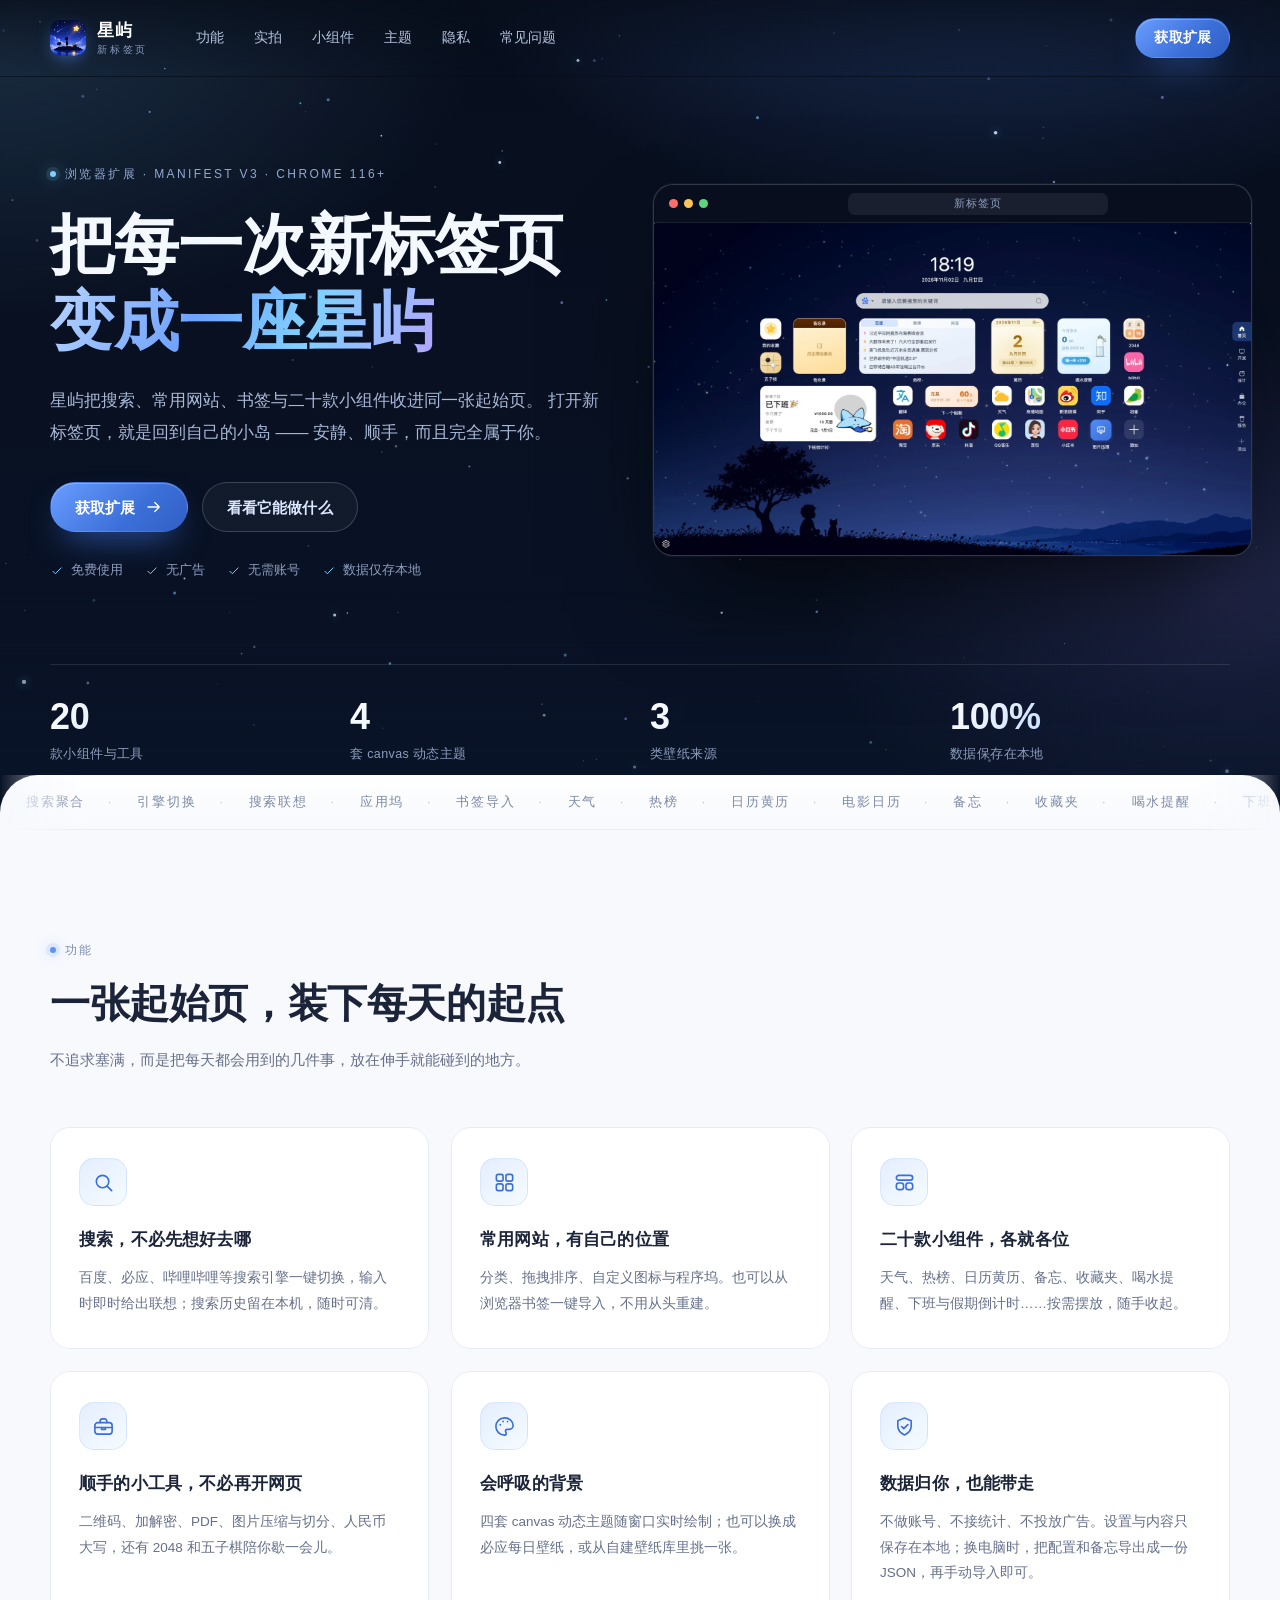
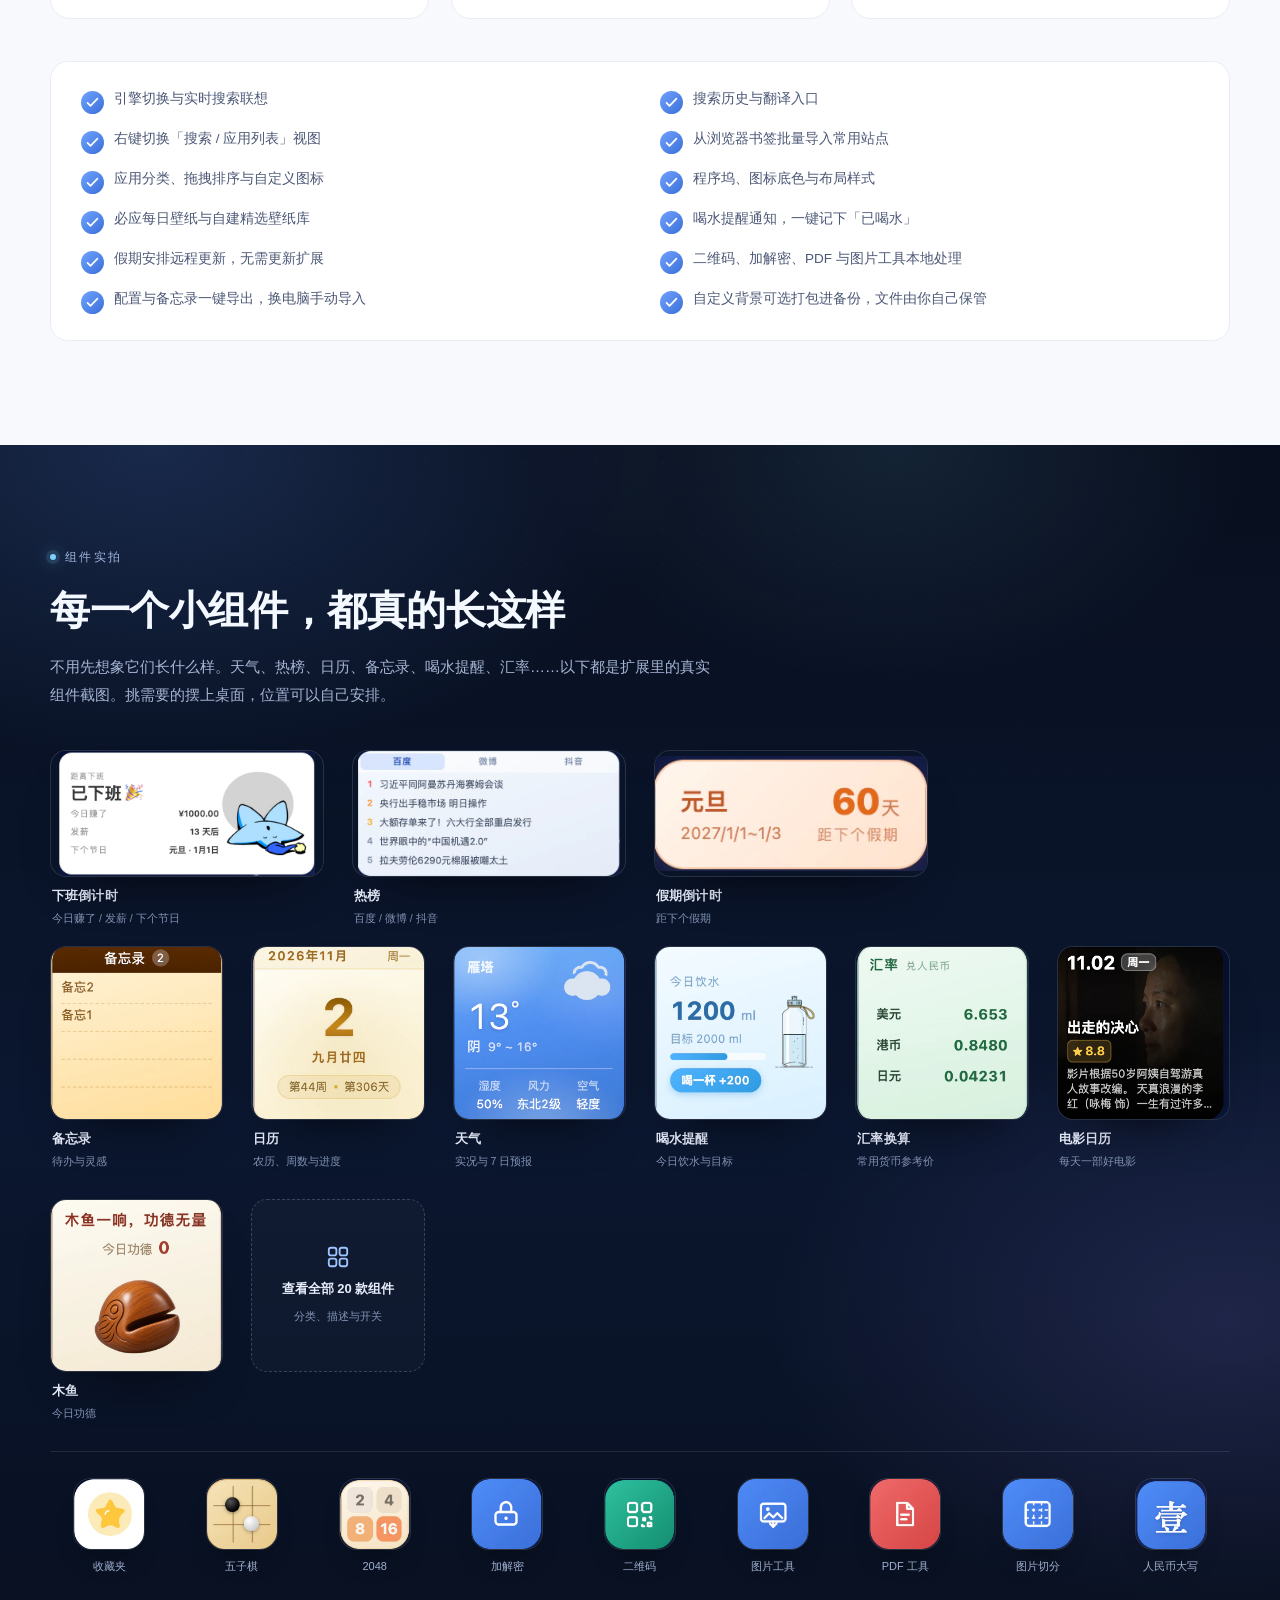
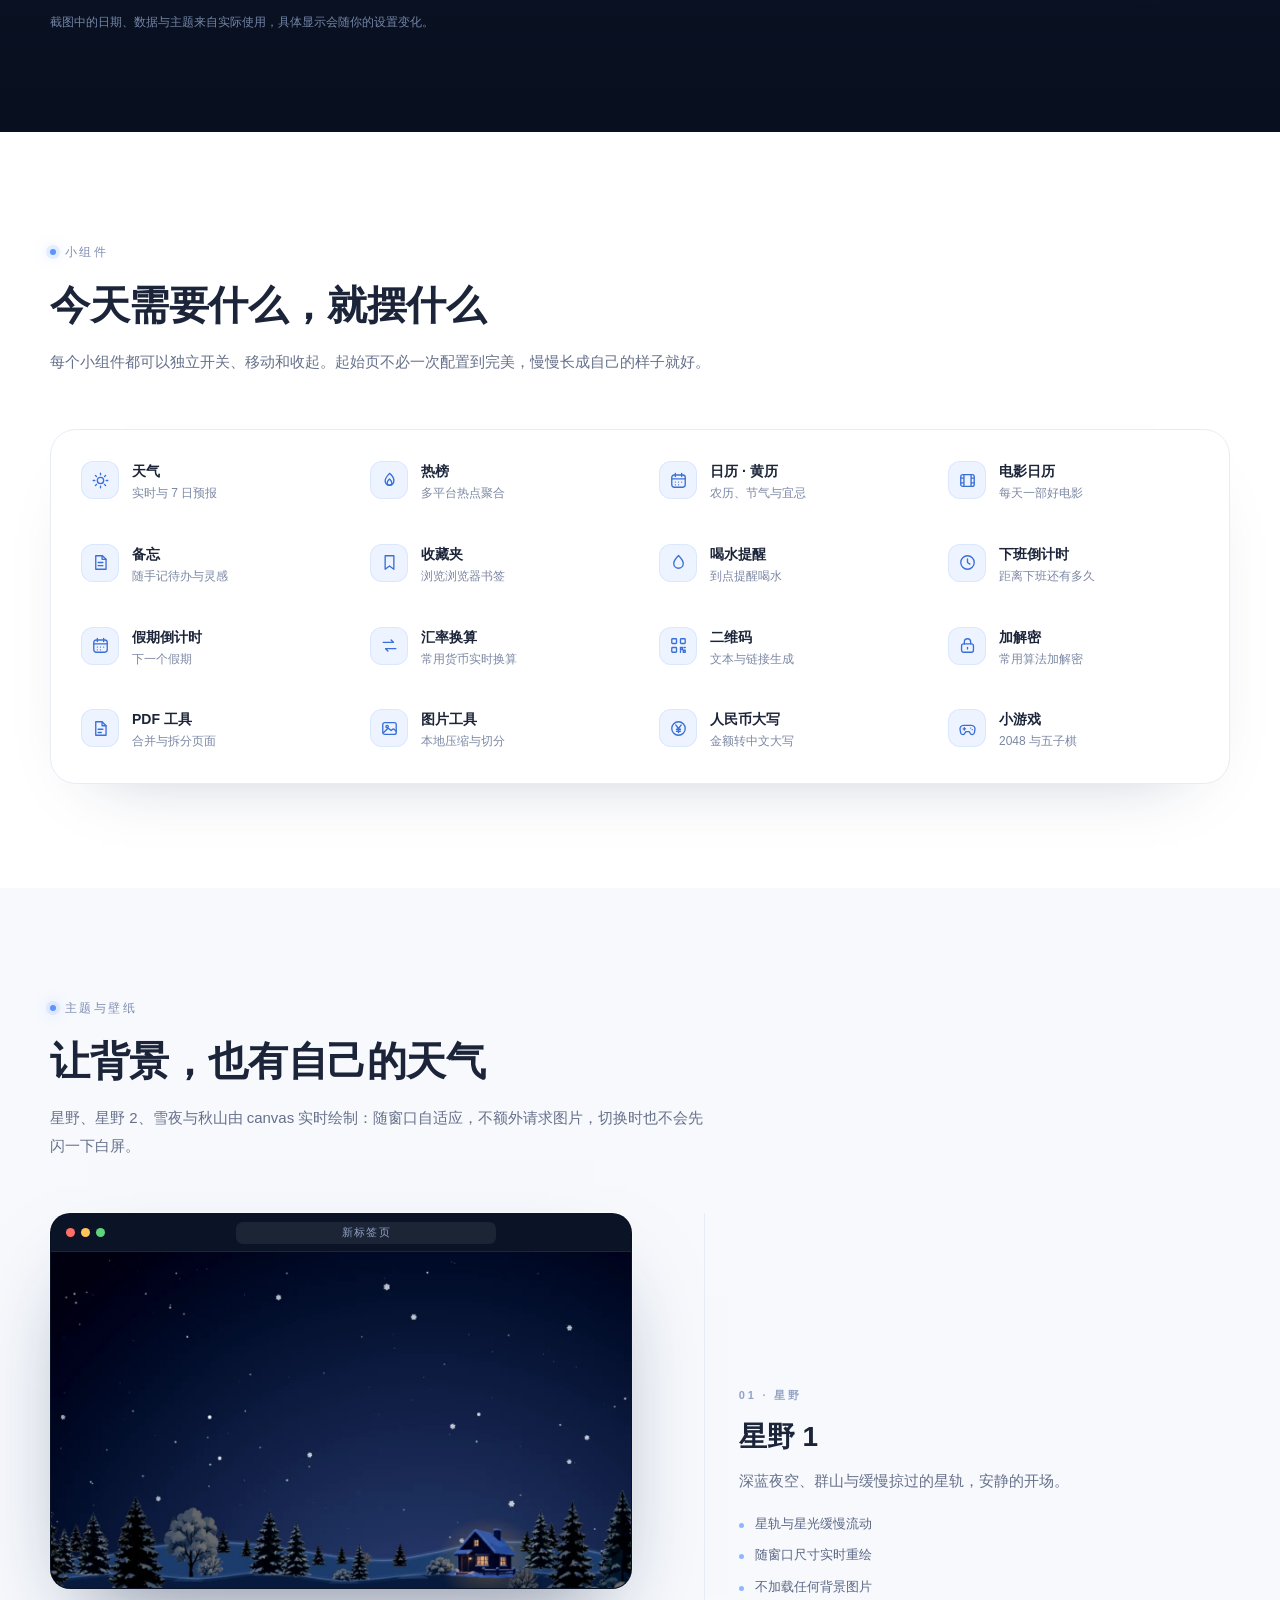
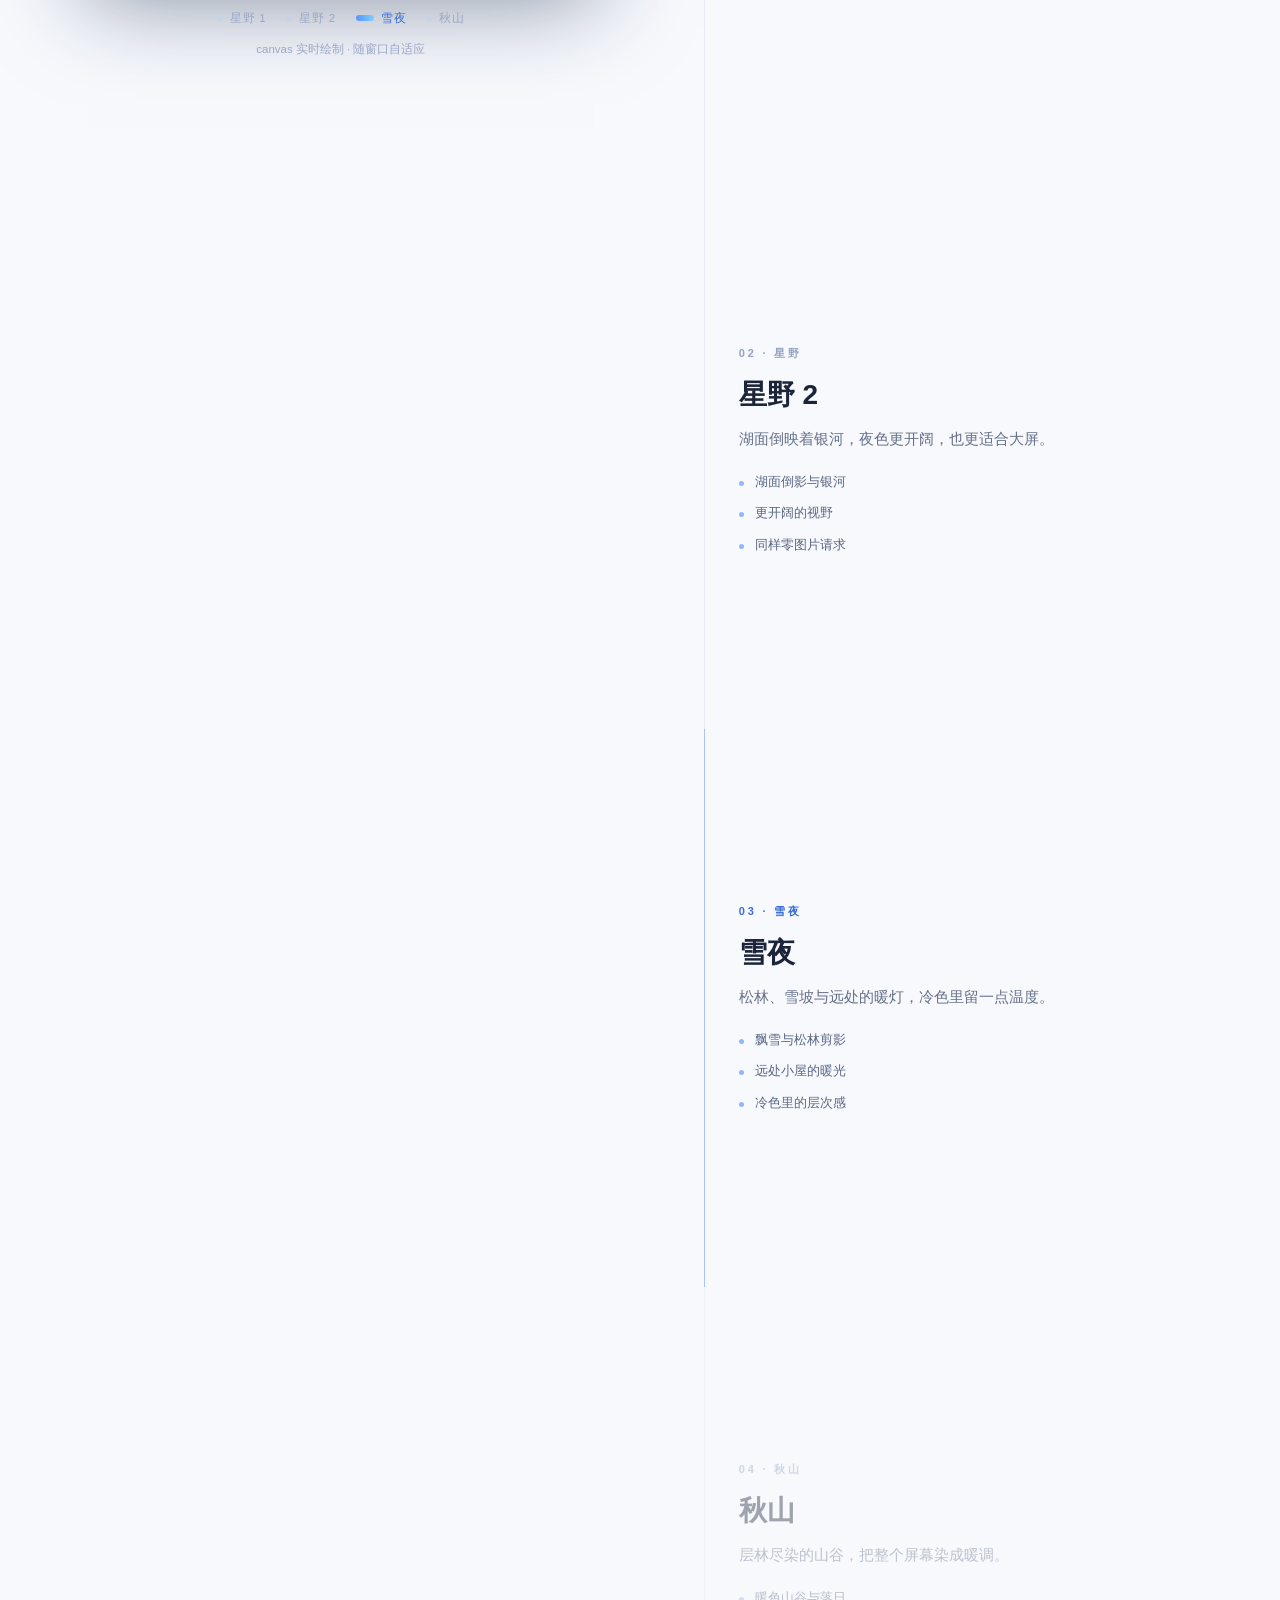
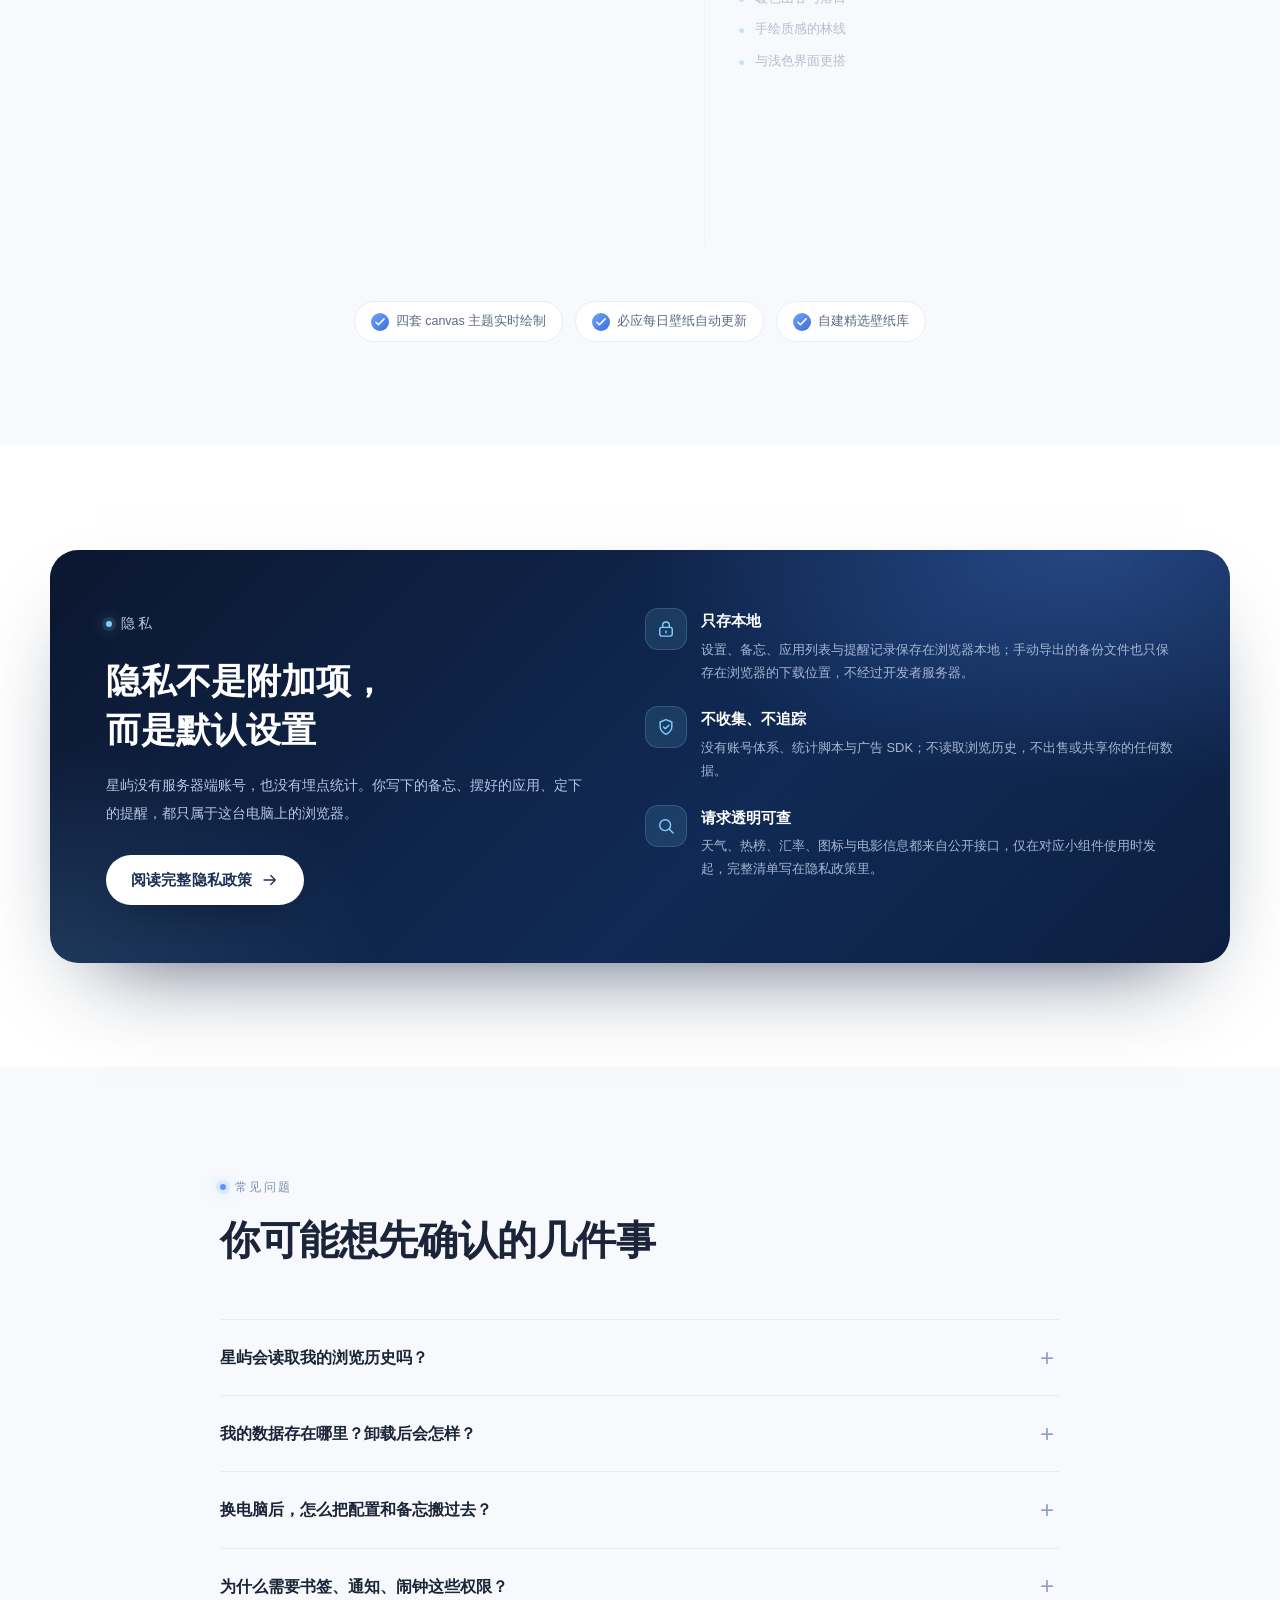
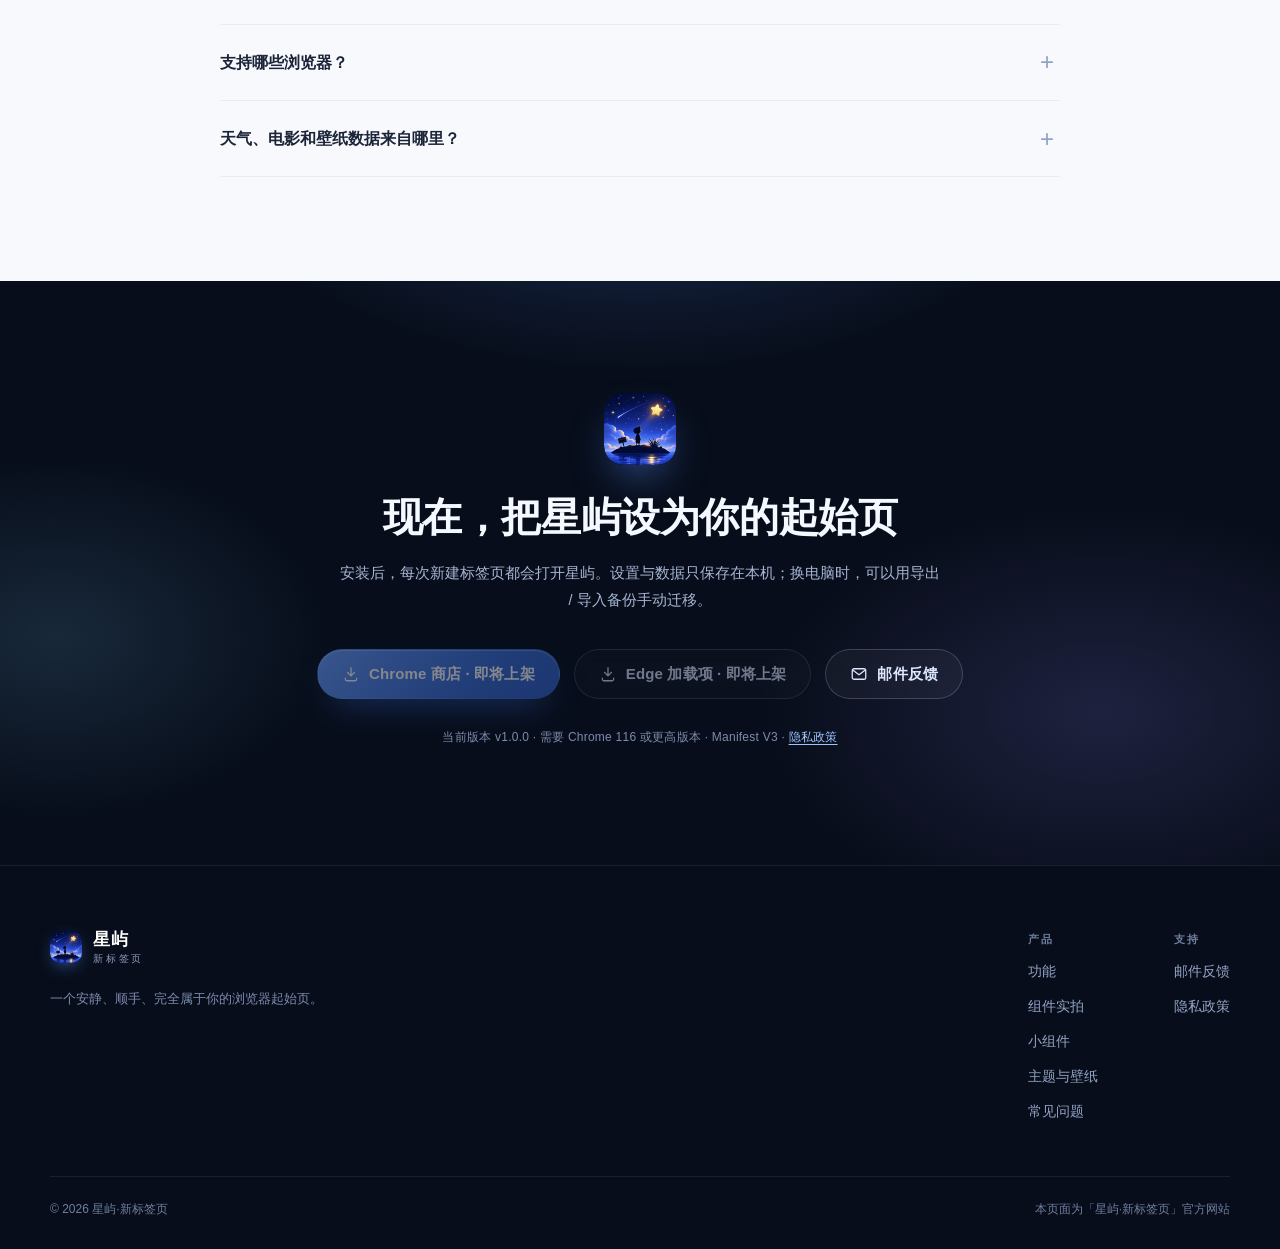
==== index.html @ f9086285 "feat: 星屿·新标签页官网 Co-Authored-By: Claude Opus 4.8 (1M context) <noreply@anthropic.com>" ====
<!DOCTYPE html>
<html lang="zh-CN">
<head>
  <meta charset="UTF-8" />
  <meta name="viewport" content="width=device-width, initial-scale=1.0" />
  <title>星屿·新标签页 — 把每一次新标签页，变成一座星屿</title>
  <meta name="description" content="星屿·新标签页是一款 Chrome / Edge 浏览器扩展：把搜索、常用网站、书签、天气、日历、待办等二十款小组件收进同一张起始页，内置四套动态主题与精选壁纸。数据只保存在本地，配置与备忘可导出备份、换电脑手动迁移。" />
  <meta name="theme-color" content="#070d1a" />
  <meta property="og:type" content="website" />
  <meta property="og:title" content="星屿·新标签页" />
  <meta property="og:description" content="把搜索、常用网站与二十款小组件收进同一张起始页。免费、无广告、数据仅存本地，配置与备忘可导出迁移。" />
  <link rel="icon" type="image/png" href="assets/img/logo.png" />
  <link rel="apple-touch-icon" href="assets/img/logo.png" />
  <link rel="stylesheet" href="assets/css/site.css" />
</head>
<body>

  <div class="scroll-progress" id="scroll-progress" aria-hidden="true"></div>

  <!-- 图标精灵 -->
  <svg xmlns="http://www.w3.org/2000/svg" class="sprite" aria-hidden="true" focusable="false">
    <symbol id="i-search" viewBox="0 0 24 24"><circle cx="11" cy="11" r="6.5"/><path d="m16 16 4.5 4.5"/></symbol>
    <symbol id="i-grid" viewBox="0 0 24 24"><rect x="3.5" y="3.5" width="7" height="7" rx="2"/><rect x="13.5" y="3.5" width="7" height="7" rx="2"/><rect x="3.5" y="13.5" width="7" height="7" rx="2"/><rect x="13.5" y="13.5" width="7" height="7" rx="2"/></symbol>
    <symbol id="i-widget" viewBox="0 0 24 24"><rect x="3.5" y="4.5" width="17" height="5" rx="2.5"/><rect x="3.5" y="12.5" width="7.5" height="7" rx="2.5"/><rect x="13.5" y="12.5" width="7" height="7" rx="2.5"/></symbol>
    <symbol id="i-toolbox" viewBox="0 0 24 24"><rect x="3" y="8" width="18" height="12" rx="3"/><path d="M8.5 8V6.5A2.5 2.5 0 0 1 11 4h2a2.5 2.5 0 0 1 2.5 2.5V8"/><path d="M3 13h18"/><path d="M10 13v2h4v-2"/></symbol>
    <symbol id="i-palette" viewBox="0 0 24 24"><path d="M12 3a9 9 0 1 0 0 18c1.2 0 1.8-.9 1.8-1.8 0-1-.8-1.7-.8-2.6 0-1 .8-1.6 1.8-1.6H17a4 4 0 0 0 4-4c0-4.4-4-8-9-8Z"/><circle cx="7.6" cy="10.2" r=".95" fill="currentColor" stroke="none"/><circle cx="10.6" cy="6.7" r=".95" fill="currentColor" stroke="none"/><circle cx="15.2" cy="6.9" r=".95" fill="currentColor" stroke="none"/></symbol>
    <symbol id="i-shield" viewBox="0 0 24 24"><path d="M12 3.2 19 6v5.4c0 4.3-2.9 7.4-7 9.4-4.1-2-7-5.1-7-9.4V6l7-2.8Z"/><path d="m9 12 2.2 2.2L15.5 10"/></symbol>
    <symbol id="i-sun" viewBox="0 0 24 24"><circle cx="12" cy="12" r="4"/><path d="M12 2.8v2M12 19.2v2M2.8 12h2M19.2 12h2M5.5 5.5l1.4 1.4M17.1 17.1l1.4 1.4M18.5 5.5l-1.4 1.4M6.9 17.1l-1.4 1.4"/></symbol>
    <symbol id="i-flame" viewBox="0 0 24 24"><path d="M12 3s5.5 4.2 5.5 9.3A5.5 5.5 0 0 1 12 18a5.5 5.5 0 0 1-5.5-5.7C6.5 9 8.8 6.4 12 3Z"/><path d="M12 18c-1.7 0-3-1.3-3-3 0-1.8 1.4-3.2 3-5 1.6 1.8 3 3.2 3 5 0 1.7-1.3 3-3 3Z"/></symbol>
    <symbol id="i-calendar" viewBox="0 0 24 24"><rect x="3.5" y="5" width="17" height="15.5" rx="3"/><path d="M8 3v4M16 3v4M3.5 10h17"/><path d="M8 14h.01M12 14h.01M16 14h.01M8 17.5h.01M12 17.5h.01"/></symbol>
    <symbol id="i-film" viewBox="0 0 24 24"><rect x="3.5" y="4.5" width="17" height="15" rx="2.5"/><path d="M7.5 4.5v15M16.5 4.5v15M3.5 9h4M3.5 15h4M16.5 9h4M16.5 15h4"/></symbol>
    <symbol id="i-note" viewBox="0 0 24 24"><path d="M6 3.5h8.5L19 8v12.5H6z"/><path d="M14 3.5V8h5"/><path d="M9 12h6M9 16h6"/></symbol>
    <symbol id="i-bookmark" viewBox="0 0 24 24"><path d="M6.5 3.5h11v17l-5.5-4-5.5 4z"/></symbol>
    <symbol id="i-drop" viewBox="0 0 24 24"><path d="M12 3.2s6 6.1 6 10.1a6 6 0 0 1-12 0c0-4 6-10.1 6-10.1Z"/></symbol>
    <symbol id="i-clock" viewBox="0 0 24 24"><circle cx="12" cy="12" r="8.5"/><path d="M12 7.5V12l3 2"/></symbol>
    <symbol id="i-exchange" viewBox="0 0 24 24"><path d="M4 8h13l-3-3M20 16H7l3 3"/></symbol>
    <symbol id="i-yen" viewBox="0 0 24 24"><circle cx="12" cy="12" r="8.5"/><path d="m8.5 7.5 3.5 4.5 3.5-4.5M12 12v5M9.5 13h5M9.5 15.5h5"/></symbol>
    <symbol id="i-qr" viewBox="0 0 24 24"><rect x="3.5" y="3.5" width="6" height="6" rx="1"/><rect x="14.5" y="3.5" width="6" height="6" rx="1"/><rect x="3.5" y="14.5" width="6" height="6" rx="1"/><path d="M14.5 14.5h2.5v2.5h-2.5zM19 14.5h1.5M14.5 19v1.5M18 18h2.5v2.5H18z"/></symbol>
    <symbol id="i-lock" viewBox="0 0 24 24"><rect x="4.5" y="10" width="15" height="10.5" rx="2.5"/><path d="M8 10V7.5a4 4 0 0 1 8 0V10"/><path d="M12 14.5v2"/></symbol>
    <symbol id="i-file" viewBox="0 0 24 24"><path d="M6 3.5h8l5 5v12H6z"/><path d="M14 3.5v5h5"/><path d="M9 13h6M9 17h4"/></symbol>
    <symbol id="i-image" viewBox="0 0 24 24"><rect x="3.5" y="4.5" width="17" height="15" rx="2.5"/><circle cx="9" cy="9.5" r="1.5"/><path d="m4.5 17 4.7-4.4a2 2 0 0 1 2.7 0l2.1 2 1.5-1.4a2 2 0 0 1 2.7 0l2.3 2.2"/></symbol>
    <symbol id="i-game" viewBox="0 0 24 24"><path d="M7 8h10a4.5 4.5 0 0 1 4.4 5.5l-.8 4a2.8 2.8 0 0 1-4.6 1.4L14 16h-4l-2 2.9a2.8 2.8 0 0 1-4.6-1.4l-.8-4A4.5 4.5 0 0 1 7 8Z"/><path d="M8 11v3M6.5 12.5h3M16 11.5h.01M18 13.5h.01"/></symbol>
    <symbol id="i-check" viewBox="0 0 24 24"><path d="m5 12.5 4.2 4.2L19 6.6"/></symbol>
    <symbol id="i-arrow" viewBox="0 0 24 24"><path d="M4 12h15M13 6l6 6-6 6"/></symbol>
    <symbol id="i-mail" viewBox="0 0 24 24"><rect x="3" y="5" width="18" height="14" rx="2.5"/><path d="m4 7 8 6 8-6"/></symbol>
    <symbol id="i-download" viewBox="0 0 24 24"><path d="M12 3.5v11M7.5 10l4.5 4.5L16.5 10"/><path d="M4.5 17.5v1.5a2 2 0 0 0 2 2h11a2 2 0 0 0 2-2v-1.5"/></symbol>
    <symbol id="i-menu" viewBox="0 0 24 24"><path d="M4 7h16M4 12h16M4 17h16"/></symbol>
    <symbol id="i-close" viewBox="0 0 24 24"><path d="m6 6 12 12M18 6 6 18"/></symbol>
  </svg>

  <header class="site-header" id="site-header">
    <div class="wrap header-inner">
      <a class="brand" href="index.html" aria-label="星屿·新标签页 首页">
        <img src="assets/img/logo.png" alt="" width="36" height="36" />
        <span class="brand-text"><strong>星屿</strong><small>新标签页</small></span>
      </a>

      <nav class="site-nav" id="site-nav" aria-label="主导航">
        <a href="#features">功能</a>
        <a href="#gallery">实拍</a>
        <a href="#widgets">小组件</a>
        <a href="#themes">主题</a>
        <a href="#privacy">隐私</a>
        <a href="#faq">常见问题</a>
      </nav>

      <div class="header-actions">
        <a class="btn btn-primary btn-sm" href="#install">获取扩展</a>
        <button class="icon-btn nav-toggle" id="nav-toggle" type="button" aria-label="打开菜单" aria-expanded="false" aria-controls="site-nav">
          <svg class="icon icon-menu" aria-hidden="true"><use href="#i-menu"/></svg>
          <svg class="icon icon-close" aria-hidden="true"><use href="#i-close"/></svg>
        </button>
      </div>
    </div>
  </header>

  <main>
    <!-- ============ Hero ============ -->
    <section class="hero" id="top">
      <canvas class="starfield" id="starfield" aria-hidden="true"></canvas>
      <div class="wrap hero-inner">
        <div class="hero-copy">
          <p class="eyebrow"><span class="dot"></span>浏览器扩展 · Manifest V3 · Chrome 116+</p>
          <h1>把每一次新标签页<br /><span class="grad">变成一座星屿</span></h1>
          <p class="hero-lead">
            星屿把搜索、常用网站、书签与二十款小组件收进同一张起始页。
            打开新标签页，就是回到自己的小岛 —— 安静、顺手，而且完全属于你。
          </p>
          <div class="hero-actions">
            <a class="btn btn-primary" href="#install">
              获取扩展
              <svg class="icon" aria-hidden="true"><use href="#i-arrow"/></svg>
            </a>
            <a class="btn btn-ghost" href="#features">看看它能做什么</a>
          </div>
          <ul class="hero-meta">
            <li><svg class="icon" aria-hidden="true"><use href="#i-check"/></svg>免费使用</li>
            <li><svg class="icon" aria-hidden="true"><use href="#i-check"/></svg>无广告</li>
            <li><svg class="icon" aria-hidden="true"><use href="#i-check"/></svg>无需账号</li>
            <li><svg class="icon" aria-hidden="true"><use href="#i-check"/></svg>数据仅存本地</li>
          </ul>
        </div>

        <div class="hero-visual" aria-hidden="true">
          <div class="mock">
            <div class="mock-window">
              <div class="mock-bar">
                <span class="mock-dots"><i></i><i></i><i></i></span>
                <span class="mock-url">新标签页</span>
              </div>
              <div class="mock-scene">
                <img
                  class="mock-shot"
                  src="assets/img/hero-screenshot.webp"
                  alt="星屿·新标签页界面：搜索框、常用网站，以及天气、热榜、黄历、喝水提醒等小组件"
                  width="1600"
                  height="891"
                  fetchpriority="high"
                />
              </div>
            </div>
          </div>
        </div>
      </div>

      <div class="wrap">
        <dl class="stats">
          <div><dt data-count="20">20</dt><dd>款小组件与工具</dd></div>
          <div><dt data-count="4">4</dt><dd>套 canvas 动态主题</dd></div>
          <div><dt data-count="3">3</dt><dd>类壁纸来源</dd></div>
          <div><dt data-count="100" data-suffix="%">100%</dt><dd>数据保存在本地</dd></div>
        </dl>
      </div>
    </section>

    <div class="main-light">

      <!-- 关键词跑马灯 -->
      <div class="marquee" aria-hidden="true">
        <div class="marquee-track">
          <span>搜索聚合</span><span>引擎切换</span><span>搜索联想</span><span>应用坞</span><span>书签导入</span><span>天气</span><span>热榜</span><span>日历黄历</span><span>电影日历</span><span>备忘</span><span>收藏夹</span><span>喝水提醒</span><span>下班倒计时</span><span>假期倒计时</span><span>汇率换算</span><span>二维码</span><span>加解密</span><span>PDF 工具</span><span>图片压缩</span><span>动态主题</span><span>必应壁纸</span><span>本地优先</span>
          <span>搜索聚合</span><span>引擎切换</span><span>搜索联想</span><span>应用坞</span><span>书签导入</span><span>天气</span><span>热榜</span><span>日历黄历</span><span>电影日历</span><span>备忘</span><span>收藏夹</span><span>喝水提醒</span><span>下班倒计时</span><span>假期倒计时</span><span>汇率换算</span><span>二维码</span><span>加解密</span><span>PDF 工具</span><span>图片压缩</span><span>动态主题</span><span>必应壁纸</span><span>本地优先</span>
        </div>
      </div>

      <!-- ============ 功能 ============ -->
      <section class="section" id="features">
        <div class="wrap">
          <header class="section-head reveal">
            <p class="eyebrow eyebrow-dark"><span class="dot"></span>功能</p>
            <h2>一张起始页，装下每天的起点</h2>
            <p class="section-lead">不追求塞满，而是把每天都会用到的几件事，放在伸手就能碰到的地方。</p>
          </header>

          <div class="feature-grid">
            <article class="feature reveal">
              <span class="feature-icon"><svg class="icon" aria-hidden="true"><use href="#i-search"/></svg></span>
              <h3>搜索，不必先想好去哪</h3>
              <p>百度、必应、哔哩哔哩等搜索引擎一键切换，输入时即时给出联想；搜索历史留在本机，随时可清。</p>
            </article>

            <article class="feature reveal">
              <span class="feature-icon"><svg class="icon" aria-hidden="true"><use href="#i-grid"/></svg></span>
              <h3>常用网站，有自己的位置</h3>
              <p>分类、拖拽排序、自定义图标与程序坞。也可以从浏览器书签一键导入，不用从头重建。</p>
            </article>

            <article class="feature reveal">
              <span class="feature-icon"><svg class="icon" aria-hidden="true"><use href="#i-widget"/></svg></span>
              <h3>二十款小组件，各就各位</h3>
              <p>天气、热榜、日历黄历、备忘、收藏夹、喝水提醒、下班与假期倒计时……按需摆放，随手收起。</p>
            </article>

            <article class="feature reveal">
              <span class="feature-icon"><svg class="icon" aria-hidden="true"><use href="#i-toolbox"/></svg></span>
              <h3>顺手的小工具，不必再开网页</h3>
              <p>二维码、加解密、PDF、图片压缩与切分、人民币大写，还有 2048 和五子棋陪你歇一会儿。</p>
            </article>

            <article class="feature reveal">
              <span class="feature-icon"><svg class="icon" aria-hidden="true"><use href="#i-palette"/></svg></span>
              <h3>会呼吸的背景</h3>
              <p>四套 canvas 动态主题随窗口实时绘制；也可以换成必应每日壁纸，或从自建壁纸库里挑一张。</p>
            </article>

            <article class="feature reveal">
              <span class="feature-icon"><svg class="icon" aria-hidden="true"><use href="#i-shield"/></svg></span>
              <h3>数据归你，也能带走</h3>
              <p>不做账号、不接统计、不投放广告。设置与内容只保存在本地；换电脑时，把配置和备忘导出成一份 JSON，再手动导入即可。</p>
            </article>
          </div>

          <ul class="feature-list reveal">
            <li><svg class="icon" aria-hidden="true"><use href="#i-check"/></svg>引擎切换与实时搜索联想</li>
            <li><svg class="icon" aria-hidden="true"><use href="#i-check"/></svg>搜索历史与翻译入口</li>
            <li><svg class="icon" aria-hidden="true"><use href="#i-check"/></svg>右键切换「搜索 / 应用列表」视图</li>
            <li><svg class="icon" aria-hidden="true"><use href="#i-check"/></svg>从浏览器书签批量导入常用站点</li>
            <li><svg class="icon" aria-hidden="true"><use href="#i-check"/></svg>应用分类、拖拽排序与自定义图标</li>
            <li><svg class="icon" aria-hidden="true"><use href="#i-check"/></svg>程序坞、图标底色与布局样式</li>
            <li><svg class="icon" aria-hidden="true"><use href="#i-check"/></svg>必应每日壁纸与自建精选壁纸库</li>
            <li><svg class="icon" aria-hidden="true"><use href="#i-check"/></svg>喝水提醒通知，一键记下「已喝水」</li>
            <li><svg class="icon" aria-hidden="true"><use href="#i-check"/></svg>假期安排远程更新，无需更新扩展</li>
            <li><svg class="icon" aria-hidden="true"><use href="#i-check"/></svg>二维码、加解密、PDF 与图片工具本地处理</li>
            <li><svg class="icon" aria-hidden="true"><use href="#i-check"/></svg>配置与备忘录一键导出，换电脑手动导入</li>
            <li><svg class="icon" aria-hidden="true"><use href="#i-check"/></svg>自定义背景可选打包进备份，文件由你自己保管</li>
          </ul>
        </div>
      </section>

      <!-- ============ 组件实拍 ============ -->
      <section class="section gallery" id="gallery">
        <div class="wrap">
          <header class="section-head reveal">
            <p class="eyebrow eyebrow-light"><span class="dot"></span>组件实拍</p>
            <h2>每一个小组件，都真的长这样</h2>
            <p class="section-lead">不用先想象它们长什么样。天气、热榜、日历、备忘录、喝水提醒、汇率……以下都是扩展里的真实组件截图。挑需要的摆上桌面，位置可以自己安排。</p>
          </header>

          <div class="gallery-row gallery-row--wide">
            <figure class="gallery-card">
              <div class="gallery-thumb"><img src="assets/img/gallery-offwork.webp" alt="下班倒计时小组件截图：已下班、今日赚了、发薪与下个节日" loading="lazy" width="662" height="324" /></div>
              <figcaption><strong>下班倒计时</strong><span>今日赚了 / 发薪 / 下个节日</span></figcaption>
            </figure>
            <figure class="gallery-card">
              <div class="gallery-thumb"><img src="assets/img/gallery-hotlist.webp" alt="热榜小组件截图：百度、微博、抖音实时热搜" loading="lazy" width="660" height="316" /></div>
              <figcaption><strong>热榜</strong><span>百度 / 微博 / 抖音</span></figcaption>
            </figure>
            <figure class="gallery-card">
              <div class="gallery-thumb"><img src="assets/img/gallery-holiday.webp" alt="假期倒计时小组件截图：元旦还有 60 天" loading="lazy" width="298" height="126" /></div>
              <figcaption><strong>假期倒计时</strong><span>距下个假期</span></figcaption>
            </figure>
          </div>

          <div class="gallery-row gallery-row--square">
            <figure class="gallery-card">
              <div class="gallery-thumb"><img src="assets/img/gallery-memo.webp" alt="备忘录小组件截图：待办与灵感记录" loading="lazy" width="300" height="320" /></div>
              <figcaption><strong>备忘录</strong><span>待办与灵感</span></figcaption>
            </figure>
            <figure class="gallery-card">
              <div class="gallery-thumb"><img src="assets/img/gallery-calendar.webp" alt="日历小组件截图：公历、农历、周数与年度进度" loading="lazy" width="300" height="318" /></div>
              <figcaption><strong>日历</strong><span>农历、周数与进度</span></figcaption>
            </figure>
            <figure class="gallery-card">
              <div class="gallery-thumb"><img src="assets/img/gallery-weather.webp" alt="天气小组件截图：雁塔 13 度，阴，湿度与风力" loading="lazy" width="302" height="318" /></div>
              <figcaption><strong>天气</strong><span>实况与 7 日预报</span></figcaption>
            </figure>
            <figure class="gallery-card">
              <div class="gallery-thumb"><img src="assets/img/gallery-drink.webp" alt="喝水提醒小组件截图：今日饮水 1200 毫升，目标 2000 毫升" loading="lazy" width="298" height="312" /></div>
              <figcaption><strong>喝水提醒</strong><span>今日饮水与目标</span></figcaption>
            </figure>
            <figure class="gallery-card">
              <div class="gallery-thumb"><img src="assets/img/gallery-exchange.webp" alt="汇率换算小组件截图：美元、港币、日元兑人民币" loading="lazy" width="304" height="320" /></div>
              <figcaption><strong>汇率换算</strong><span>常用货币参考价</span></figcaption>
            </figure>
            <figure class="gallery-card">
              <div class="gallery-thumb"><img src="assets/img/gallery-movie.webp" alt="电影日历小组件截图：11 月 2 日推荐《出走的决心》" loading="lazy" width="308" height="316" /></div>
              <figcaption><strong>电影日历</strong><span>每天一部好电影</span></figcaption>
            </figure>
            <figure class="gallery-card">
              <div class="gallery-thumb"><img src="assets/img/gallery-muyu.webp" alt="木鱼小组件截图：今日功德 0" loading="lazy" width="302" height="318" /></div>
              <figcaption><strong>木鱼</strong><span>今日功德</span></figcaption>
            </figure>
            <a class="gallery-card gallery-cta" href="#widgets">
              <span class="gallery-thumb">
                <span class="gallery-cta-inner">
                  <svg class="icon" aria-hidden="true"><use href="#i-grid"/></svg>
                  <strong>查看全部 20 款组件</strong>
                  <small>分类、描述与开关</small>
                </span>
              </span>
            </a>
          </div>

          <div class="gallery-icons" aria-label="更多小组件截图">
            <div class="gallery-icon"><img src="assets/img/gallery-fav.webp" alt="收藏夹小组件图标" loading="lazy" width="118" height="126" /><span>收藏夹</span></div>
            <div class="gallery-icon"><img src="assets/img/gallery-gomoku.webp" alt="五子棋小组件图标" loading="lazy" width="120" height="118" /><span>五子棋</span></div>
            <div class="gallery-icon"><img src="assets/img/gallery-game2048.webp" alt="2048 小组件图标" loading="lazy" width="124" height="122" /><span>2048</span></div>
            <div class="gallery-icon"><img src="assets/img/gallery-crypto.webp" alt="加解密小组件图标" loading="lazy" width="120" height="120" /><span>加解密</span></div>
            <div class="gallery-icon"><img src="assets/img/gallery-qr.webp" alt="二维码小组件图标" loading="lazy" width="122" height="122" /><span>二维码</span></div>
            <div class="gallery-icon"><img src="assets/img/gallery-image.webp" alt="图片工具小组件图标" loading="lazy" width="116" height="122" /><span>图片工具</span></div>
            <div class="gallery-icon"><img src="assets/img/gallery-pdf.webp" alt="PDF 工具小组件图标" loading="lazy" width="122" height="120" /><span>PDF 工具</span></div>
            <div class="gallery-icon"><img src="assets/img/gallery-split.webp" alt="图片切分小组件图标" loading="lazy" width="122" height="120" /><span>图片切分</span></div>
            <div class="gallery-icon"><img src="assets/img/gallery-rmb.webp" alt="人民币大写小组件图标" loading="lazy" width="124" height="124" /><span>人民币大写</span></div>
          </div>

          <div class="gallery-foot reveal">
            <p class="gallery-note">截图中的日期、数据与主题来自实际使用，具体显示会随你的设置变化。</p>
          </div>
        </div>
      </section>

      <!-- ============ 小组件 ============ -->
      <section class="section section-white" id="widgets">
        <div class="wrap">
          <header class="section-head reveal">
            <p class="eyebrow eyebrow-dark"><span class="dot"></span>小组件</p>
            <h2>今天需要什么，就摆什么</h2>
            <p class="section-lead">每个小组件都可以独立开关、移动和收起。起始页不必一次配置到完美，慢慢长成自己的样子就好。</p>
          </header>

          <div class="widget-panel reveal">
            <div class="widget"><span class="widget-icon"><svg class="icon" aria-hidden="true"><use href="#i-sun"/></svg></span><div><h3>天气</h3><p>实时与 7 日预报</p></div></div>
            <div class="widget"><span class="widget-icon"><svg class="icon" aria-hidden="true"><use href="#i-flame"/></svg></span><div><h3>热榜</h3><p>多平台热点聚合</p></div></div>
            <div class="widget"><span class="widget-icon"><svg class="icon" aria-hidden="true"><use href="#i-calendar"/></svg></span><div><h3>日历 · 黄历</h3><p>农历、节气与宜忌</p></div></div>
            <div class="widget"><span class="widget-icon"><svg class="icon" aria-hidden="true"><use href="#i-film"/></svg></span><div><h3>电影日历</h3><p>每天一部好电影</p></div></div>
            <div class="widget"><span class="widget-icon"><svg class="icon" aria-hidden="true"><use href="#i-note"/></svg></span><div><h3>备忘</h3><p>随手记待办与灵感</p></div></div>
            <div class="widget"><span class="widget-icon"><svg class="icon" aria-hidden="true"><use href="#i-bookmark"/></svg></span><div><h3>收藏夹</h3><p>浏览浏览器书签</p></div></div>
            <div class="widget"><span class="widget-icon"><svg class="icon" aria-hidden="true"><use href="#i-drop"/></svg></span><div><h3>喝水提醒</h3><p>到点提醒喝水</p></div></div>
            <div class="widget"><span class="widget-icon"><svg class="icon" aria-hidden="true"><use href="#i-clock"/></svg></span><div><h3>下班倒计时</h3><p>距离下班还有多久</p></div></div>
            <div class="widget"><span class="widget-icon"><svg class="icon" aria-hidden="true"><use href="#i-calendar"/></svg></span><div><h3>假期倒计时</h3><p>下一个假期</p></div></div>
            <div class="widget"><span class="widget-icon"><svg class="icon" aria-hidden="true"><use href="#i-exchange"/></svg></span><div><h3>汇率换算</h3><p>常用货币实时换算</p></div></div>
            <div class="widget"><span class="widget-icon"><svg class="icon" aria-hidden="true"><use href="#i-qr"/></svg></span><div><h3>二维码</h3><p>文本与链接生成</p></div></div>
            <div class="widget"><span class="widget-icon"><svg class="icon" aria-hidden="true"><use href="#i-lock"/></svg></span><div><h3>加解密</h3><p>常用算法加解密</p></div></div>
            <div class="widget"><span class="widget-icon"><svg class="icon" aria-hidden="true"><use href="#i-file"/></svg></span><div><h3>PDF 工具</h3><p>合并与拆分页面</p></div></div>
            <div class="widget"><span class="widget-icon"><svg class="icon" aria-hidden="true"><use href="#i-image"/></svg></span><div><h3>图片工具</h3><p>本地压缩与切分</p></div></div>
            <div class="widget"><span class="widget-icon"><svg class="icon" aria-hidden="true"><use href="#i-yen"/></svg></span><div><h3>人民币大写</h3><p>金额转中文大写</p></div></div>
            <div class="widget"><span class="widget-icon"><svg class="icon" aria-hidden="true"><use href="#i-game"/></svg></span><div><h3>小游戏</h3><p>2048 与五子棋</p></div></div>
          </div>
        </div>
      </section>

      <!-- ============ 主题 ============ -->
      <section class="section" id="themes">
        <div class="wrap">
          <header class="section-head reveal">
            <p class="eyebrow eyebrow-dark"><span class="dot"></span>主题与壁纸</p>
            <h2>让背景，也有自己的天气</h2>
            <p class="section-lead">星野、星野 2、雪夜与秋山由 canvas 实时绘制：随窗口自适应，不额外请求图片，切换时也不会先闪一下白屏。</p>
          </header>

          <div class="theme-story-grid">
            <div class="theme-story-sticky reveal">
              <div class="theme-frame">
                <div class="theme-frame-bar">
                  <span class="mock-dots"><i></i><i></i><i></i></span>
                  <span class="theme-frame-url">新标签页</span>
                </div>
                <div class="theme-screens">
                  <img class="theme-screen is-active" data-screen="0" src="assets/img/theme-night.webp" alt="星野 1 主题预览：深蓝夜空、群山与星轨" loading="lazy" width="1280" height="742" />
                  <img class="theme-screen" data-screen="1" src="assets/img/theme-night2.webp" alt="星野 2 主题预览：湖面倒影与银河" loading="lazy" width="1280" height="742" />
                  <img class="theme-screen" data-screen="2" src="assets/img/theme-snow.webp" alt="雪夜主题预览：松林、雪坡与暖色灯光" loading="lazy" width="1280" height="742" />
                  <img class="theme-screen" data-screen="3" src="assets/img/theme-autumn.webp" alt="秋山主题预览：暖调山谷与层林" loading="lazy" width="1280" height="720" />
                </div>
              </div>
              <div class="theme-dots" aria-hidden="true">
                <span class="is-active"><i></i>星野 1</span>
                <span><i></i>星野 2</span>
                <span><i></i>雪夜</span>
                <span><i></i>秋山</span>
              </div>
              <p class="theme-story-note">canvas 实时绘制 · 随窗口自适应</p>
            </div>

            <div class="theme-steps">
              <article class="theme-step is-active" data-step="0">
                <span class="step-no">01 · 星野</span>
                <h3>星野 1</h3>
                <p>深蓝夜空、群山与缓慢掠过的星轨，安静的开场。</p>
                <ul>
                  <li>星轨与星光缓慢流动</li>
                  <li>随窗口尺寸实时重绘</li>
                  <li>不加载任何背景图片</li>
                </ul>
              </article>

              <article class="theme-step" data-step="1">
                <span class="step-no">02 · 星野</span>
                <h3>星野 2</h3>
                <p>湖面倒映着银河，夜色更开阔，也更适合大屏。</p>
                <ul>
                  <li>湖面倒影与银河</li>
                  <li>更开阔的视野</li>
                  <li>同样零图片请求</li>
                </ul>
              </article>

              <article class="theme-step" data-step="2">
                <span class="step-no">03 · 雪夜</span>
                <h3>雪夜</h3>
                <p>松林、雪坡与远处的暖灯，冷色里留一点温度。</p>
                <ul>
                  <li>飘雪与松林剪影</li>
                  <li>远处小屋的暖光</li>
                  <li>冷色里的层次感</li>
                </ul>
              </article>

              <article class="theme-step" data-step="3">
                <span class="step-no">04 · 秋山</span>
                <h3>秋山</h3>
                <p>层林尽染的山谷，把整个屏幕染成暖调。</p>
                <ul>
                  <li>暖色山谷与落日</li>
                  <li>手绘质感的林线</li>
                  <li>与浅色界面更搭</li>
                </ul>
              </article>
            </div>
          </div>

          <div class="theme-notes reveal">
            <span><svg class="icon" aria-hidden="true"><use href="#i-check"/></svg>四套 canvas 主题实时绘制</span>
            <span><svg class="icon" aria-hidden="true"><use href="#i-check"/></svg>必应每日壁纸自动更新</span>
            <span><svg class="icon" aria-hidden="true"><use href="#i-check"/></svg>自建精选壁纸库</span>
          </div>
        </div>
      </section>

      <!-- ============ 隐私 ============ -->
      <section class="section section-white" id="privacy">
        <div class="wrap">
          <div class="privacy-band reveal">
            <div class="privacy-copy">
              <p class="eyebrow eyebrow-light"><span class="dot"></span>隐私</p>
              <h2>隐私不是附加项，<br />而是默认设置</h2>
              <p>星屿没有服务器端账号，也没有埋点统计。你写下的备忘、摆好的应用、定下的提醒，都只属于这台电脑上的浏览器。</p>
              <a class="btn btn-light" href="privacy.html">
                阅读完整隐私政策
                <svg class="icon" aria-hidden="true"><use href="#i-arrow"/></svg>
              </a>
            </div>
            <ul class="privacy-list">
              <li>
                <span class="privacy-icon"><svg class="icon" aria-hidden="true"><use href="#i-lock"/></svg></span>
                <div><h3>只存本地</h3><p>设置、备忘、应用列表与提醒记录保存在浏览器本地；手动导出的备份文件也只保存在浏览器的下载位置，不经过开发者服务器。</p></div>
              </li>
              <li>
                <span class="privacy-icon"><svg class="icon" aria-hidden="true"><use href="#i-shield"/></svg></span>
                <div><h3>不收集、不追踪</h3><p>没有账号体系、统计脚本与广告 SDK；不读取浏览历史，不出售或共享你的任何数据。</p></div>
              </li>
              <li>
                <span class="privacy-icon"><svg class="icon" aria-hidden="true"><use href="#i-search"/></svg></span>
                <div><h3>请求透明可查</h3><p>天气、热榜、汇率、图标与电影信息都来自公开接口，仅在对应小组件使用时发起，完整清单写在隐私政策里。</p></div>
              </li>
            </ul>
          </div>
        </div>
      </section>

      <!-- ============ FAQ ============ -->
      <section class="section" id="faq">
        <div class="wrap wrap-narrow">
          <header class="section-head reveal">
            <p class="eyebrow eyebrow-dark"><span class="dot"></span>常见问题</p>
            <h2>你可能想先确认的几件事</h2>
          </header>

          <div class="faq reveal">
            <details>
              <summary>星屿会读取我的浏览历史吗？</summary>
              <p>不会。扩展没有申请 <code>tabs</code> 或 <code>history</code> 权限。它只在两种情况下接触浏览器数据：你主动打开「收藏夹」小组件时读取本地书签；你点击喝水通知后聚焦起始页。两者都不会把数据发往外部。</p>
            </details>
            <details>
              <summary>我的数据存在哪里？卸载后会怎样？</summary>
              <p>设置、应用列表、备忘与提醒等数据保存在浏览器为扩展分配的本地空间（chrome.storage.local、localStorage 与 IndexedDB）。卸载扩展会清除这些数据，开发者没有副本可以恢复，也无法代为删除；如果你曾手动导出备份，那份 JSON 文件会保留在你保存它的位置，需要自行保管或删除。</p>
            </details>
            <details>
              <summary>换电脑后，怎么把配置和备忘搬过去？</summary>
              <p>在旧电脑打开「设置 → 数据 → 导出配置」，会下载一份 <code>星屿备份-YYYYMMDD-HHmm.json</code>，其中包含应用、分类、程序坞、备忘录、外观与组件设置（含搜索历史与小游戏进度），自定义背景可选是否一起打包。把文件拷到新电脑，安装星屿后在同一个入口选择「导入配置」即可。导入会覆盖新电脑上现有的配置，建议先导出一份做备份；整个读写过程都在本地完成，文件不会上传到任何服务器。</p>
            </details>
            <details>
              <summary>为什么需要书签、通知、闹钟这些权限？</summary>
              <p><code>bookmarks</code> 用于展示与导入书签；<code>notifications</code> 与 <code>alarms</code> 用于到点弹出喝水提醒；<code>storage</code> 保存本地设置；<code>favicon</code> 用于在本地显示站点图标；<code>declarativeNetRequest</code> 只为豆瓣电影海报与详情请求补充必要的请求头。逐项说明见<a href="privacy.html#permissions">隐私政策</a>。</p>
            </details>
            <details>
              <summary>支持哪些浏览器？</summary>
              <p>支持 Chrome 116 及以上版本，以及基于 Chromium 的 Microsoft Edge 等浏览器。扩展基于 Manifest V3 构建。</p>
            </details>
            <details>
              <summary>天气、电影和壁纸数据来自哪里？</summary>
              <p>天气来自 i.tianqi.com，热榜来自 uapis.cn，汇率来自 Frankfurter，电影简介与剧照来自豆瓣公开接口；壁纸、假期安排与电影日历数据由本扩展的自建数据服务提供。所有请求只在你使用对应小组件时发生。</p>
            </details>
          </div>
        </div>
      </section>

      <!-- ============ 安装 ============ -->
      <section class="section section-dark install" id="install">
        <div class="wrap install-inner">
          <img class="install-logo" src="assets/img/logo.png" alt="星屿·新标签页 图标" width="72" height="72" />
          <h2>现在，把星屿设为你的起始页</h2>
          <p class="install-lead">安装后，每次新建标签页都会打开星屿。设置与数据只保存在本机；换电脑时，可以用导出 / 导入备份手动迁移。</p>

          <div class="install-actions">
            <!-- TODO: 上架后把 href 换成商店正式链接，并移除 is-disabled / aria-disabled -->
            <a class="btn btn-primary is-disabled" href="#" aria-disabled="true" title="Chrome 应用商店即将上架">
              <svg class="icon" aria-hidden="true"><use href="#i-download"/></svg>
              Chrome 商店 · 即将上架
            </a>
            <a class="btn btn-ghost is-disabled" href="#" aria-disabled="true" title="Edge 加载项即将上架">
              <svg class="icon" aria-hidden="true"><use href="#i-download"/></svg>
              Edge 加载项 · 即将上架
            </a>
            <a class="btn btn-ghost" href="mailto:xingyu_email2026@163.com?subject=星屿·新标签页反馈">
              <svg class="icon" aria-hidden="true"><use href="#i-mail"/></svg>
              邮件反馈
            </a>
          </div>

          <p class="install-note">当前版本 v1.0.0 · 需要 Chrome 116 或更高版本 · Manifest V3 · <a href="privacy.html">隐私政策</a></p>
        </div>
      </section>
    </div>
  </main>

  <footer class="site-footer">
    <div class="wrap footer-inner">
      <div class="footer-brand">
        <a class="brand" href="index.html">
          <img src="assets/img/logo.png" alt="" width="32" height="32" />
          <span class="brand-text"><strong>星屿</strong><small>新标签页</small></span>
        </a>
        <p>一个安静、顺手、完全属于你的浏览器起始页。</p>
      </div>

      <nav class="footer-links" aria-label="页脚导航">
        <div>
          <h3>产品</h3>
          <a href="#features">功能</a>
          <a href="#gallery">组件实拍</a>
          <a href="#widgets">小组件</a>
          <a href="#themes">主题与壁纸</a>
          <a href="#faq">常见问题</a>
        </div>
        <div>
          <h3>支持</h3>
          <a href="mailto:xingyu_email2026@163.com">邮件反馈</a>
          <a href="privacy.html">隐私政策</a>
        </div>
      </nav>
    </div>

    <div class="wrap footer-bottom">
      <p>© <span id="year">2026</span> 星屿·新标签页</p>
      <p>本页面为「星屿·新标签页」官方网站</p>
    </div>
  </footer>

  <script src="assets/js/site.js" defer></script>
</body>
</html>
---- assets/css/site.css ----
/* ==========================================================================
   星屿·新标签页 官网
   纯静态样式，无外部依赖
   ========================================================================== */

:root {
  --deep: #070d1a;
  --deep-2: #0b1224;
  --ink: #1b2438;
  --ink-2: #3d4766;
  --muted: #66708a;
  --muted-light: #9aa8c7;
  --blue: #5b93ff;
  --blue-deep: #3b6fd8;
  --cyan: #7fd0ff;
  --violet: #9b8cff;
  --paper: #f7f9fd;
  --line: #e7ecf5;
  --line-dark: rgba(255, 255, 255, 0.1);
  --radius: 22px;
  --wrap: 1180px;
  --font: -apple-system, BlinkMacSystemFont, "PingFang SC", "Hiragino Sans GB",
    "Microsoft YaHei", "Segoe UI", Roboto, Helvetica, Arial, sans-serif;
  --ease: cubic-bezier(0.22, 0.68, 0.24, 1);
}

*,
*::before,
*::after {
  box-sizing: border-box;
}

html {
  scroll-behavior: smooth;
  scroll-padding-top: 92px;
  -webkit-text-size-adjust: 100%;
}

body {
  margin: 0;
  font-family: var(--font);
  color: var(--ink);
  background: var(--deep);
  line-height: 1.7;
  -webkit-font-smoothing: antialiased;
  text-rendering: optimizeLegibility;
}

img {
  max-width: 100%;
  display: block;
}

a {
  color: inherit;
  text-decoration: none;
}

button {
  font: inherit;
  color: inherit;
}

h1,
h2,
h3,
h4,
p,
ul,
ol,
figure,
dl,
dd {
  margin: 0;
}

ul,
ol {
  padding: 0;
  list-style: none;
}

::selection {
  background: rgba(91, 147, 255, 0.32);
  color: #fff;
}

.wrap {
  width: min(var(--wrap), calc(100% - 48px));
  margin-inline: auto;
}

.wrap-narrow {
  width: min(840px, calc(100% - 48px));
}

.sprite {
  position: absolute;
  width: 0;
  height: 0;
  overflow: hidden;
}

.icon {
  width: 20px;
  height: 20px;
  flex: none;
  fill: none;
  stroke: currentColor;
  stroke-width: 1.7;
  stroke-linecap: round;
  stroke-linejoin: round;
}

/* ==========================================================================
   滚动进度条
   ========================================================================== */

.scroll-progress {
  position: fixed;
  inset: 0 auto auto 0;
  width: 100%;
  height: 3px;
  z-index: 300;
  transform: scaleX(0);
  transform-origin: 0 50%;
  background: linear-gradient(90deg, var(--cyan), var(--blue), var(--violet));
  box-shadow: 0 0 18px rgba(91, 147, 255, 0.65);
  pointer-events: none;
}

/* ==========================================================================
   头部
   ========================================================================== */

.site-header {
  position: fixed;
  inset: 0 0 auto 0;
  z-index: 120;
  background: linear-gradient(180deg, rgba(7, 13, 26, 0.72), rgba(7, 13, 26, 0));
  transition: background 0.35s var(--ease), border-color 0.35s var(--ease),
    backdrop-filter 0.35s var(--ease);
  border-bottom: 1px solid transparent;
}

.site-header.is-scrolled {
  background: rgba(7, 13, 26, 0.82);
  border-bottom-color: rgba(255, 255, 255, 0.08);
  backdrop-filter: blur(16px) saturate(140%);
  -webkit-backdrop-filter: blur(16px) saturate(140%);
}

.header-inner {
  display: flex;
  align-items: center;
  gap: 36px;
  height: 76px;
}

.brand {
  display: inline-flex;
  align-items: center;
  gap: 11px;
  color: #fff;
}

.brand img {
  border-radius: 10px;
  box-shadow: 0 6px 18px -6px rgba(91, 147, 255, 0.7);
}

.brand-text {
  display: flex;
  flex-direction: column;
  line-height: 1.15;
}

.brand-text strong {
  font-size: 17px;
  letter-spacing: 0.08em;
  font-weight: 700;
}

.brand-text small {
  font-size: 10px;
  letter-spacing: 0.28em;
  color: #8b9bbd;
  margin-top: 3px;
}

.site-nav {
  display: flex;
  align-items: center;
  gap: 30px;
  margin-left: 12px;
}

.site-nav a {
  font-size: 14px;
  color: #b6c3e0;
  transition: color 0.2s var(--ease);
  position: relative;
}

.site-nav a::after {
  content: "";
  position: absolute;
  left: 0;
  right: 0;
  bottom: -8px;
  height: 2px;
  border-radius: 2px;
  background: linear-gradient(90deg, var(--cyan), var(--blue));
  transform: scaleX(0);
  transform-origin: 0 50%;
  transition: transform 0.3s var(--ease);
}

.site-nav a:hover {
  color: #fff;
}

.site-nav a:hover::after {
  transform: scaleX(1);
}

.header-actions {
  margin-left: auto;
  display: flex;
  align-items: center;
  gap: 12px;
}

.icon-btn {
  width: 40px;
  height: 40px;
  border-radius: 50%;
  border: 1px solid rgba(255, 255, 255, 0.16);
  background: rgba(255, 255, 255, 0.04);
  display: inline-flex;
  align-items: center;
  justify-content: center;
  color: #c3d0e8;
  cursor: pointer;
  transition: background 0.2s, color 0.2s, border-color 0.2s, transform 0.2s;
}

.icon-btn:hover {
  background: rgba(255, 255, 255, 0.1);
  color: #fff;
  border-color: rgba(255, 255, 255, 0.3);
  transform: translateY(-1px);
}

.nav-toggle {
  display: none;
}

.nav-toggle .icon-close {
  display: none;
}

.nav-open .nav-toggle .icon-menu {
  display: none;
}

.nav-open .nav-toggle .icon-close {
  display: block;
}

/* ==========================================================================
   按钮
   ========================================================================== */

.btn {
  display: inline-flex;
  align-items: center;
  justify-content: center;
  gap: 9px;
  height: 50px;
  padding: 0 24px;
  border-radius: 999px;
  font-size: 15px;
  font-weight: 600;
  letter-spacing: 0.01em;
  white-space: nowrap;
  cursor: pointer;
  border: 1px solid transparent;
  transition: transform 0.25s var(--ease), box-shadow 0.25s var(--ease),
    background 0.25s var(--ease), border-color 0.25s var(--ease), color 0.25s;
}

.btn .icon {
  width: 18px;
  height: 18px;
}

.btn-primary {
  color: #fff;
  background: linear-gradient(135deg, #6a9dff, #3b6fd8 62%, #315fc4);
  box-shadow: 0 16px 34px -14px rgba(59, 111, 216, 0.9),
    inset 0 1px 0 rgba(255, 255, 255, 0.25);
}

.btn-primary:hover {
  transform: translateY(-2px);
  box-shadow: 0 22px 40px -14px rgba(59, 111, 216, 0.95),
    inset 0 1px 0 rgba(255, 255, 255, 0.3);
}

.btn-ghost {
  color: #dbe6ff;
  border-color: rgba(255, 255, 255, 0.18);
  background: rgba(255, 255, 255, 0.04);
  backdrop-filter: blur(8px);
  -webkit-backdrop-filter: blur(8px);
}

.btn-ghost:hover {
  background: rgba(255, 255, 255, 0.1);
  border-color: rgba(255, 255, 255, 0.32);
  transform: translateY(-2px);
}

.btn-light {
  color: #1c3155;
  background: #fff;
  box-shadow: 0 16px 34px -18px rgba(0, 0, 0, 0.55);
}

.btn-light:hover {
  transform: translateY(-2px);
  box-shadow: 0 22px 40px -18px rgba(0, 0, 0, 0.6);
}

.btn-sm {
  height: 40px;
  padding: 0 18px;
  font-size: 13.5px;
}

.btn.is-disabled {
  opacity: 0.5;
  cursor: not-allowed;
  pointer-events: none;
}

/* ==========================================================================
   Hero
   ========================================================================== */

.hero {
  position: relative;
  padding: 158px 0 0;
  overflow: hidden;
  background: var(--deep);
  isolation: isolate;
}

.hero::before {
  content: "";
  position: absolute;
  inset: -20% -10% auto -10%;
  height: 130%;
  z-index: -2;
  background:
    radial-gradient(900px 520px at 72% 6%, rgba(91, 147, 255, 0.28), transparent 62%),
    radial-gradient(760px 460px at 8% 18%, rgba(127, 208, 255, 0.16), transparent 64%),
    radial-gradient(620px 420px at 88% 72%, rgba(155, 140, 255, 0.16), transparent 66%),
    linear-gradient(180deg, #070d1a 0%, #081021 46%, #0a1428 100%);
}

.hero::after {
  content: "";
  position: absolute;
  inset: auto 0 0 0;
  height: 220px;
  z-index: -1;
  background: linear-gradient(180deg, transparent, rgba(10, 20, 40, 0.65));
  pointer-events: none;
}

.starfield {
  position: absolute;
  inset: -6% 0 auto;
  width: 100%;
  height: 112%;
  z-index: -1;
  opacity: 0.9;
  pointer-events: none;
  will-change: transform;
}

.hero-inner {
  display: grid;
  grid-template-columns: 1.02fr 1fr;
  align-items: center;
  gap: 60px;
  position: relative;
  z-index: 2;
}

.hero-copy > * {
  animation: rise-in 0.9s var(--ease) both;
}

.hero-copy > *:nth-child(1) { animation-delay: 0.05s; }
.hero-copy > *:nth-child(2) { animation-delay: 0.12s; }
.hero-copy > *:nth-child(3) { animation-delay: 0.2s; }
.hero-copy > *:nth-child(4) { animation-delay: 0.28s; }
.hero-copy > *:nth-child(5) { animation-delay: 0.36s; }

.eyebrow {
  display: inline-flex;
  align-items: center;
  gap: 9px;
  font-size: 12px;
  letter-spacing: 0.2em;
  color: #93a8d0;
  text-transform: uppercase;
}

.eyebrow .dot {
  width: 6px;
  height: 6px;
  border-radius: 50%;
  background: var(--cyan);
  box-shadow: 0 0 0 4px rgba(127, 208, 255, 0.12),
    0 0 16px rgba(127, 208, 255, 0.9);
}

.hero h1 {
  margin: 22px 0 24px;
  font-size: clamp(2.5rem, 5.1vw, 4.05rem);
  line-height: 1.18;
  font-weight: 800;
  letter-spacing: -0.015em;
  color: #f4f8ff;
}

.grad {
  background: linear-gradient(115deg, #b7d4ff 0%, #6fa2ff 38%, #7fd0ff 66%, #b3a6ff 100%);
  -webkit-background-clip: text;
  background-clip: text;
  color: transparent;
}

.hero-lead {
  max-width: 550px;
  font-size: 16.5px;
  line-height: 1.95;
  color: #a9b8d6;
}

.hero-actions {
  display: flex;
  flex-wrap: wrap;
  gap: 14px;
  margin-top: 34px;
}

.hero-meta {
  display: flex;
  flex-wrap: wrap;
  gap: 10px 22px;
  margin-top: 28px;
  font-size: 12.5px;
  color: #8e9dbd;
}

.hero-meta li {
  display: inline-flex;
  align-items: center;
  gap: 7px;
}

.hero-meta .icon {
  width: 14px;
  height: 14px;
  color: #7fd0ff;
}

/* ---------- 浏览器窗口示意 ---------- */

.hero-visual {
  position: relative;
  perspective: 1200px;
  animation: rise-in 1.1s 0.2s var(--ease) both;
}

.hero-visual::before {
  content: "";
  position: absolute;
  inset: -10% -8%;
  z-index: 0;
  border-radius: 50%;
  background: radial-gradient(
    closest-side,
    rgba(91, 147, 255, 0.24),
    rgba(127, 208, 255, 0.1) 48%,
    transparent 72%
  );
  filter: blur(26px);
  pointer-events: none;
}

@media (min-width: 1280px) {
  .hero-visual {
    width: 108%;
    margin-left: -4%;
  }
}

.mock {
  position: relative;
  z-index: 1;
  transform-style: preserve-3d;
  will-change: transform;
}

.mock-window {
  border-radius: 20px;
  overflow: hidden;
  border: 1px solid rgba(255, 255, 255, 0.16);
  background: #0a1324;
  box-shadow:
    0 50px 100px -30px rgba(0, 0, 0, 0.75),
    0 0 0 1px rgba(255, 255, 255, 0.04),
    inset 0 1px 0 rgba(255, 255, 255, 0.1);
}

.mock-bar {
  height: 38px;
  display: flex;
  align-items: center;
  gap: 12px;
  padding: 0 15px;
  background: rgba(8, 15, 30, 0.92);
  border-bottom: 1px solid rgba(255, 255, 255, 0.08);
}

.mock-dots {
  display: inline-flex;
  gap: 6px;
}

.mock-dots i {
  width: 9px;
  height: 9px;
  border-radius: 50%;
  background: #3a4a68;
}

.mock-dots i:nth-child(1) { background: #ff6f6a; }
.mock-dots i:nth-child(2) { background: #ffc35a; }
.mock-dots i:nth-child(3) { background: #5fd47e; }

.mock-url {
  flex: 1;
  max-width: 260px;
  margin-inline: auto;
  height: 22px;
  border-radius: 7px;
  background: rgba(255, 255, 255, 0.07);
  color: #8fa1c3;
  font-size: 10.5px;
  display: inline-flex;
  align-items: center;
  justify-content: center;
  letter-spacing: 0.08em;
}

.mock-scene {
  position: relative;
  aspect-ratio: 1600 / 891;
  overflow: hidden;
  background: #0a1324;
}

.mock-shot {
  display: block;
  width: 100%;
  height: 100%;
  object-fit: cover;
}

/* ---------- 数据条 ---------- */

.stats {
  display: grid;
  grid-template-columns: repeat(4, 1fr);
  gap: 20px;
  margin-top: 82px;
  padding: 30px 0 46px;
  border-top: 1px solid rgba(255, 255, 255, 0.1);
}

.stats dt {
  font-size: clamp(26px, 3vw, 36px);
  font-weight: 700;
  line-height: 1.2;
  letter-spacing: -0.01em;
  background: linear-gradient(120deg, #fff, #9cc4ff 70%, #b3a6ff);
  -webkit-background-clip: text;
  background-clip: text;
  color: transparent;
  font-variant-numeric: tabular-nums;
}

.stats dd {
  margin-top: 6px;
  font-size: 12.5px;
  color: #8e9dbd;
  letter-spacing: 0.03em;
}

/* ==========================================================================
   主内容（浅色区域）
   ========================================================================== */

.main-light {
  position: relative;
  z-index: 3;
  margin-top: -36px;
  border-radius: 38px 38px 0 0;
  background: var(--paper);
}

/* ---------- 关键词跑马灯 ---------- */

.marquee {
  overflow: hidden;
  border-bottom: 1px solid var(--line);
  background: linear-gradient(180deg, #fff, #f7f9fd);
  padding: 16px 0;
  -webkit-mask-image: linear-gradient(90deg, transparent, #000 7%, #000 93%, transparent);
  mask-image: linear-gradient(90deg, transparent, #000 7%, #000 93%, transparent);
}

.marquee-track {
  display: flex;
  width: max-content;
  animation: marquee 44s linear infinite;
}

.marquee:hover .marquee-track {
  animation-play-state: paused;
}

.marquee-track span {
  position: relative;
  padding: 0 26px;
  font-size: 13px;
  letter-spacing: 0.14em;
  color: #7d89a5;
  white-space: nowrap;
}

.marquee-track span::after {
  content: "·";
  position: absolute;
  right: -2px;
  color: #b9c4d8;
}

/* ---------- 通用 section ---------- */

.section {
  position: relative;
  padding: 104px 0;
}

.section-white {
  background: #fff;
}

.section-head {
  max-width: 660px;
  margin-bottom: 52px;
}

.section-head h2,
.install h2 {
  margin: 16px 0 16px;
  font-size: clamp(1.7rem, 3.2vw, 2.5rem);
  line-height: 1.32;
  font-weight: 750;
  letter-spacing: -0.01em;
  color: var(--ink);
  text-wrap: balance;
}

.section-lead {
  font-size: 15px;
  line-height: 1.9;
  color: var(--muted);
}

.eyebrow-dark {
  color: #7d8db0;
}

.eyebrow-dark .dot {
  background: var(--blue);
  box-shadow: 0 0 0 4px rgba(91, 147, 255, 0.12),
    0 0 14px rgba(91, 147, 255, 0.7);
}

.eyebrow-light {
  color: #9fb5dd;
}

/* ---------- 功能卡片 ---------- */

.feature-grid {
  display: grid;
  grid-template-columns: repeat(3, 1fr);
  gap: 22px;
}

.feature {
  position: relative;
  padding: 30px 28px 32px;
  border-radius: 20px;
  background: #fff;
  border: 1px solid var(--line);
  transition: transform 0.4s var(--ease), box-shadow 0.4s var(--ease),
    border-color 0.4s var(--ease);
  overflow: hidden;
}

.feature::after {
  content: "";
  position: absolute;
  inset: auto -40% -60% auto;
  width: 220px;
  height: 220px;
  border-radius: 50%;
  background: radial-gradient(circle, rgba(91, 147, 255, 0.14), transparent 68%);
  opacity: 0;
  transition: opacity 0.5s var(--ease);
  pointer-events: none;
}

.feature:hover {
  transform: translateY(-6px);
  border-color: #d8e3f7;
  box-shadow: 0 30px 60px -34px rgba(23, 44, 90, 0.4);
}

.feature:hover::after {
  opacity: 1;
}

.feature-icon {
  width: 48px;
  height: 48px;
  border-radius: 15px;
  display: grid;
  place-items: center;
  color: var(--blue-deep);
  background: linear-gradient(140deg, rgba(91, 147, 255, 0.16), rgba(127, 208, 255, 0.08));
  border: 1px solid rgba(91, 147, 255, 0.16);
}

.feature-icon .icon {
  width: 23px;
  height: 23px;
}

.feature h3 {
  margin: 20px 0 10px;
  font-size: 17px;
  font-weight: 700;
  letter-spacing: 0.01em;
}

.feature p {
  font-size: 13.5px;
  line-height: 1.9;
  color: var(--muted);
}

.feature-list {
  display: grid;
  grid-template-columns: repeat(2, minmax(0, 1fr));
  gap: 14px 40px;
  margin-top: 42px;
  padding: 26px 30px;
  border-radius: 18px;
  background: #fff;
  border: 1px solid var(--line);
}

.feature-list li {
  display: flex;
  align-items: flex-start;
  gap: 10px;
  font-size: 13.5px;
  color: #4c5876;
  line-height: 1.7;
}

.feature-list .icon {
  width: 17px;
  height: 17px;
  margin-top: 3px;
  padding: 3px;
  border-radius: 50%;
  color: #fff;
  background: linear-gradient(135deg, #6fa2ff, #3b6fd8);
  box-sizing: content-box;
  stroke-width: 2.4;
}

/* ---------- 组件实拍 ---------- */

.gallery {
  position: relative;
  overflow: hidden;
  padding: 96px 0 100px;
  background:
    radial-gradient(900px 520px at 12% 0%, rgba(91, 147, 255, 0.2), transparent 60%),
    radial-gradient(720px 460px at 96% 68%, rgba(155, 140, 255, 0.14), transparent 64%),
    radial-gradient(540px 360px at 70% 0%, rgba(127, 208, 255, 0.1), transparent 66%),
    linear-gradient(180deg, #080f1e, #0b1730 52%, #080f1e);
  color: #fff;
}

.gallery::before {
  content: "";
  position: absolute;
  inset: 0;
  z-index: 0;
  background-image: radial-gradient(rgba(255, 255, 255, 0.2) 1px, transparent 1px);
  background-size: 34px 34px;
  opacity: 0.1;
  mask-image: radial-gradient(circle at 50% 0%, #000, transparent 68%);
  -webkit-mask-image: radial-gradient(circle at 50% 0%, #000, transparent 68%);
  pointer-events: none;
}

.gallery .wrap {
  position: relative;
  z-index: 1;
}

.gallery .section-head {
  margin-bottom: 40px;
}

.gallery .section-head h2 {
  color: #f4f8ff;
}

.gallery .section-lead {
  color: #a6b5d4;
}

.gallery-row {
  display: grid;
  gap: 28px;
}

.gallery-row--wide {
  grid-template-columns: repeat(4, minmax(0, 1fr));
}

.gallery-row--square {
  grid-template-columns: repeat(6, minmax(0, 1fr));
  margin-top: 18px;
}

.gallery-card {
  margin: 0;
}

.gallery-thumb {
  position: relative;
  display: block;
  overflow: hidden;
  border-radius: 16px;
  border: 1px solid rgba(255, 255, 255, 0.12);
  background: #0a1428;
  box-shadow: 0 26px 54px -34px rgba(0, 0, 0, 0.9);
  transition: transform 0.45s var(--ease), box-shadow 0.45s var(--ease),
    border-color 0.45s var(--ease), background 0.45s var(--ease);
}

.gallery-thumb img {
  display: block;
  width: 100%;
  height: 100%;
  object-fit: cover;
  transition: transform 0.6s var(--ease);
}

.gallery-row--wide .gallery-thumb {
  aspect-ratio: 2.15 / 1;
}

.gallery-row--wide .gallery-thumb img {
  object-fit: contain;
}

.gallery-row--square .gallery-thumb {
  aspect-ratio: 1 / 1;
}

.gallery-card:hover .gallery-thumb {
  transform: translateY(-4px);
  border-color: rgba(127, 208, 255, 0.3);
  box-shadow: 0 34px 66px -32px rgba(0, 0, 0, 0.95),
    0 0 40px -18px rgba(91, 147, 255, 0.45);
}

.gallery-card:hover .gallery-thumb img {
  transform: scale(1.03);
}

.gallery-card figcaption {
  display: flex;
  flex-direction: column;
  align-items: flex-start;
  gap: 3px;
  padding: 9px 2px 0;
}

.gallery-card figcaption strong {
  font-size: 12.5px;
  font-weight: 600;
  color: #e8eefc;
  letter-spacing: 0.01em;
}

.gallery-card figcaption span {
  max-width: 100%;
  overflow: hidden;
  white-space: nowrap;
  text-overflow: ellipsis;
  font-size: 10.5px;
  color: #8494b6;
}

.gallery-cta .gallery-thumb {
  display: flex;
  align-items: center;
  justify-content: center;
  background: rgba(255, 255, 255, 0.025);
  border-style: dashed;
  border-color: rgba(255, 255, 255, 0.18);
  box-shadow: none;
}

.gallery-cta-inner {
  display: flex;
  flex-direction: column;
  align-items: center;
  gap: 8px;
  padding: 18px;
  text-align: center;
}

.gallery-cta .icon {
  width: 26px;
  height: 26px;
  color: #9cc4ff;
}

.gallery-cta strong {
  font-size: 13px;
  font-weight: 600;
  color: #e8eefc;
}

.gallery-cta small {
  font-size: 10.5px;
  color: #8494b6;
}

.gallery-cta:hover .gallery-thumb {
  background: rgba(91, 147, 255, 0.08);
  border-color: rgba(127, 208, 255, 0.4);
}

.gallery-icons {
  display: grid;
  grid-template-columns: repeat(9, minmax(0, 1fr));
  gap: 14px;
  margin-top: 28px;
  padding-top: 26px;
  border-top: 1px solid rgba(255, 255, 255, 0.1);
}

.gallery-icon {
  text-align: center;
}

.gallery-icon img {
  width: 100%;
  height: auto;
  max-width: 72px;
  aspect-ratio: 1 / 1;
  object-fit: cover;
  margin-inline: auto;
  border-radius: 18px;
  border: 1px solid rgba(255, 255, 255, 0.14);
  box-shadow: 0 16px 30px -20px rgba(0, 0, 0, 0.9);
  transition: transform 0.3s var(--ease), border-color 0.3s var(--ease);
}

.gallery-icon:hover img {
  transform: translateY(-3px) scale(1.02);
  border-color: rgba(127, 208, 255, 0.32);
}

.gallery-icon span {
  display: block;
  margin-top: 7px;
  font-size: 11px;
  color: #9fb0d0;
}

.gallery-foot {
  display: flex;
  align-items: center;
  justify-content: space-between;
  gap: 20px;
  flex-wrap: wrap;
  margin-top: 36px;
}

.gallery-note {
  font-size: 12px;
  color: #7485a8;
}

.gallery-link {
  display: inline-flex;
  align-items: center;
  gap: 7px;
  padding-bottom: 2px;
  border-bottom: 1px solid rgba(156, 196, 255, 0.35);
  font-size: 13px;
  color: #9cc4ff;
  transition: color 0.25s, border-color 0.25s;
}

.gallery-link .icon {
  width: 15px;
  height: 15px;
}

.gallery-link:hover {
  color: #fff;
  border-bottom-color: rgba(255, 255, 255, 0.6);
}

/* ---------- 小组件网格 ---------- */

.widget-panel {
  display: grid;
  grid-template-columns: repeat(4, minmax(0, 1fr));
  gap: 6px;
  padding: 14px;
  border-radius: 26px;
  background: #fff;
  border: 1px solid var(--line);
  box-shadow: 0 30px 70px -50px rgba(23, 44, 90, 0.35);
}

.widget {
  display: flex;
  align-items: flex-start;
  gap: 13px;
  padding: 17px 16px;
  border-radius: 16px;
  transition: background 0.3s var(--ease), transform 0.3s var(--ease);
}

.widget:hover {
  background: #f4f8ff;
  transform: translateY(-2px);
}

.widget-icon {
  width: 38px;
  height: 38px;
  flex: none;
  border-radius: 12px;
  display: grid;
  place-items: center;
  color: #3b6fd8;
  background: #eef4ff;
  border: 1px solid rgba(91, 147, 255, 0.14);
}

.widget-icon .icon {
  width: 19px;
  height: 19px;
}

.widget h3 {
  font-size: 14px;
  font-weight: 650;
  color: var(--ink);
  line-height: 1.5;
}

.widget p {
  margin-top: 2px;
  font-size: 12px;
  line-height: 1.65;
  color: #7b87a3;
}

/* ---------- 主题 ---------- */

.theme-story-grid {
  display: grid;
  grid-template-columns: minmax(0, 1.05fr) minmax(0, 0.95fr);
  gap: 72px;
  align-items: start;
}

.theme-story-sticky {
  position: sticky;
  top: calc(50vh - 220px);
  padding-bottom: 72px;
}

.theme-frame {
  border-radius: 20px;
  overflow: hidden;
  border: 1px solid rgba(10, 20, 40, 0.12);
  background: #0a1324;
  box-shadow:
    0 44px 90px -38px rgba(17, 34, 68, 0.55),
    0 0 0 1px rgba(255, 255, 255, 0.6);
}

.theme-frame-bar {
  height: 38px;
  display: flex;
  align-items: center;
  gap: 12px;
  padding: 0 15px;
  background: #0b1426;
  border-bottom: 1px solid rgba(255, 255, 255, 0.08);
}

.theme-frame-url {
  flex: 1;
  max-width: 260px;
  margin-inline: auto;
  height: 22px;
  border-radius: 7px;
  background: rgba(255, 255, 255, 0.07);
  color: #8fa1c3;
  font-size: 10.5px;
  letter-spacing: 0.12em;
  display: inline-flex;
  align-items: center;
  justify-content: center;
}

.theme-screens {
  position: relative;
  aspect-ratio: 1024 / 593;
  background: #0a1324;
}

.theme-screen {
  position: absolute;
  inset: 0;
  width: 100%;
  height: 100%;
  object-fit: cover;
  opacity: 0;
  transform: scale(1.03);
  transition: opacity 0.65s var(--ease), transform 1.4s var(--ease);
}

.theme-screen.is-active {
  opacity: 1;
  transform: scale(1);
}

.theme-dots {
  display: flex;
  flex-wrap: wrap;
  justify-content: center;
  gap: 20px;
  margin-top: 20px;
}

.theme-dots span {
  display: inline-flex;
  align-items: center;
  gap: 7px;
  font-size: 11.5px;
  letter-spacing: 0.06em;
  color: #9aa8c7;
  transition: color 0.35s var(--ease);
}

.theme-dots i {
  width: 6px;
  height: 6px;
  border-radius: 999px;
  background: #c7d2e6;
  transition: width 0.35s var(--ease), background 0.35s var(--ease);
}

.theme-dots span.is-active {
  color: var(--blue-deep);
}

.theme-dots span.is-active i {
  width: 18px;
  background: linear-gradient(90deg, var(--blue), var(--cyan));
}

.theme-story-note {
  margin-top: 12px;
  text-align: center;
  font-size: 11.5px;
  color: #9aa8c7;
}

.theme-steps {
  padding-bottom: 24px;
}

.theme-step {
  min-height: 62vh;
  display: flex;
  flex-direction: column;
  justify-content: center;
  padding: 24px 0 24px 34px;
  border-left: 1px solid var(--line);
  opacity: 0.4;
  transition: opacity 0.5s var(--ease), border-color 0.5s var(--ease);
}

.theme-step.is-active {
  opacity: 1;
  border-left-color: rgba(91, 147, 255, 0.5);
}

.theme-step .step-no {
  font-size: 11px;
  font-weight: 700;
  letter-spacing: 0.26em;
  color: #93a3c4;
}

.theme-step.is-active .step-no {
  color: var(--blue-deep);
}

.theme-step h3 {
  margin: 12px 0;
  font-size: clamp(1.3rem, 2.3vw, 1.75rem);
  line-height: 1.4;
  font-weight: 700;
  color: var(--ink);
}

.theme-step p {
  font-size: 14.5px;
  line-height: 1.9;
  color: var(--muted);
  max-width: 400px;
}

.theme-step ul {
  margin-top: 18px;
  display: flex;
  flex-direction: column;
  gap: 9px;
}

.theme-step li {
  position: relative;
  padding-left: 16px;
  font-size: 13px;
  color: #5a6684;
}

.theme-step li::before {
  content: "";
  position: absolute;
  left: 0;
  top: 10px;
  width: 5px;
  height: 5px;
  border-radius: 50%;
  background: #8fb7ff;
}

.theme-notes {
  display: flex;
  flex-wrap: wrap;
  justify-content: center;
  gap: 12px;
  margin-top: 32px;
}

.theme-notes span {
  display: inline-flex;
  align-items: center;
  gap: 7px;
  padding: 9px 16px;
  border-radius: 999px;
  background: #fff;
  border: 1px solid var(--line);
  font-size: 12.5px;
  color: #5d6a86;
}

.theme-notes .icon {
  width: 14px;
  height: 14px;
  padding: 2px;
  box-sizing: content-box;
  border-radius: 50%;
  color: #fff;
  background: linear-gradient(135deg, #6fa2ff, #3b6fd8);
  stroke-width: 2.6;
}

/* ---------- 隐私 ---------- */

.privacy-band {
  position: relative;
  display: grid;
  grid-template-columns: minmax(0, 0.95fr) minmax(0, 1.05fr);
  gap: 60px;
  padding: 58px 56px;
  border-radius: 28px;
  overflow: hidden;
  color: #fff;
  background:
    radial-gradient(720px 380px at 88% 0%, rgba(91, 147, 255, 0.28), transparent 62%),
    radial-gradient(520px 340px at 0% 100%, rgba(127, 208, 255, 0.14), transparent 64%),
    linear-gradient(135deg, #0c1730, #102a55 60%, #0d1f40);
  box-shadow: 0 40px 90px -50px rgba(11, 28, 60, 0.85);
}

.privacy-band::after {
  content: "";
  position: absolute;
  inset: 0;
  pointer-events: none;
  background-image: radial-gradient(rgba(255, 255, 255, 0.22) 1px, transparent 1px);
  background-size: 26px 26px;
  opacity: 0.12;
  mask-image: radial-gradient(circle at 80% 20%, #000, transparent 62%);
  -webkit-mask-image: radial-gradient(circle at 80% 20%, #000, transparent 62%);
}

.privacy-copy {
  position: relative;
  z-index: 1;
}

.privacy-copy h2 {
  margin: 18px 0 18px;
  font-size: clamp(1.6rem, 2.9vw, 2.2rem);
  line-height: 1.4;
  font-weight: 750;
  text-wrap: balance;
}

.privacy-copy p {
  font-size: 14px;
  line-height: 1.95;
  color: #b7c5e2;
}

.privacy-copy .btn {
  margin-top: 28px;
}

.privacy-list {
  position: relative;
  z-index: 1;
  display: flex;
  flex-direction: column;
  gap: 22px;
}

.privacy-list li {
  display: flex;
  gap: 14px;
}

.privacy-icon {
  width: 42px;
  height: 42px;
  flex: none;
  border-radius: 13px;
  display: grid;
  place-items: center;
  color: #7fd0ff;
  background: rgba(127, 208, 255, 0.12);
  border: 1px solid rgba(127, 208, 255, 0.2);
}

.privacy-icon .icon {
  width: 20px;
  height: 20px;
}

.privacy-list h3 {
  font-size: 15px;
  font-weight: 650;
}

.privacy-list p {
  margin-top: 4px;
  font-size: 13px;
  line-height: 1.8;
  color: #a6b5d4;
}

/* ---------- FAQ ---------- */

.faq {
  border-top: 1px solid var(--line);
}

.faq details {
  border-bottom: 1px solid var(--line);
}

.faq summary {
  position: relative;
  padding: 24px 46px 24px 0;
  font-size: 16px;
  font-weight: 600;
  color: var(--ink);
  cursor: pointer;
  list-style: none;
}

.faq summary::-webkit-details-marker {
  display: none;
}

.faq summary::after {
  content: "+";
  position: absolute;
  right: 6px;
  top: 50%;
  transform: translateY(-50%);
  font-size: 24px;
  font-weight: 300;
  color: #8fa2c4;
  transition: transform 0.3s var(--ease), color 0.3s;
}

.faq details[open] summary::after {
  transform: translateY(-50%) rotate(45deg);
  color: var(--blue-deep);
}

.faq details p {
  padding: 0 46px 26px 0;
  font-size: 13.5px;
  line-height: 1.95;
  color: var(--muted);
}

.faq code {
  padding: 1px 6px;
  border-radius: 6px;
  background: #eef3fb;
  font-family: ui-monospace, SFMono-Regular, Menlo, Consolas, monospace;
  font-size: 0.9em;
  color: #35507f;
}

.faq a {
  color: var(--blue-deep);
  text-decoration: underline;
  text-underline-offset: 3px;
}

/* ---------- 安装 ---------- */

.section-dark {
  background: var(--deep);
  color: #fff;
  overflow: hidden;
}

.install {
  position: relative;
  padding: 112px 0 118px;
  text-align: center;
}

.install::before {
  content: "";
  position: absolute;
  inset: -30% -10% auto;
  height: 130%;
  background:
    radial-gradient(720px 420px at 50% 0%, rgba(91, 147, 255, 0.3), transparent 64%),
    radial-gradient(520px 320px at 80% 80%, rgba(155, 140, 255, 0.16), transparent 66%),
    radial-gradient(420px 280px at 12% 70%, rgba(127, 208, 255, 0.14), transparent 66%);
  pointer-events: none;
}

.install-inner {
  position: relative;
  z-index: 1;
  display: flex;
  flex-direction: column;
  align-items: center;
}

.install-logo {
  border-radius: 19px;
  box-shadow: 0 20px 44px -16px rgba(91, 147, 255, 0.7);
}

.install h2 {
  margin: 26px 0 16px;
  color: #f4f8ff;
}

.install-lead {
  max-width: 600px;
  font-size: 14.5px;
  line-height: 1.9;
  color: #a6b5d4;
}

.install-actions {
  display: flex;
  flex-wrap: wrap;
  justify-content: center;
  gap: 14px;
  margin-top: 34px;
}

.install-note {
  margin-top: 28px;
  font-size: 12px;
  letter-spacing: 0.02em;
  color: #7d8cae;
}

.install-note a {
  color: #9cc4ff;
  text-decoration: underline;
  text-underline-offset: 3px;
}

/* ==========================================================================
   页脚
   ========================================================================== */

.site-footer {
  background: var(--deep);
  border-top: 1px solid rgba(255, 255, 255, 0.08);
  padding-top: 64px;
  color: #93a3c4;
}

.footer-inner {
  display: flex;
  justify-content: space-between;
  gap: 48px;
}

.footer-brand p {
  margin-top: 16px;
  max-width: 300px;
  font-size: 13px;
  line-height: 1.9;
  color: #7d8cae;
}

.footer-links {
  display: flex;
  gap: 76px;
}

.footer-links h3 {
  font-size: 11px;
  font-weight: 600;
  letter-spacing: 0.22em;
  color: #6f7f9f;
  text-transform: uppercase;
}

.footer-links a {
  display: block;
  margin-top: 12px;
  font-size: 13.5px;
  color: #93a3c4;
  transition: color 0.2s;
}

.footer-links a:hover {
  color: #fff;
}

.footer-bottom {
  display: flex;
  justify-content: space-between;
  gap: 20px;
  margin-top: 52px;
  padding: 22px 0 30px;
  border-top: 1px solid rgba(255, 255, 255, 0.08);
  font-size: 12px;
  color: #6f7f9f;
}

/* ==========================================================================
   隐私政策页
   ========================================================================== */

.legal-hero {
  position: relative;
  padding: 156px 0 76px;
  background: var(--deep);
  overflow: hidden;
  isolation: isolate;
}

.legal-hero::before {
  content: "";
  position: absolute;
  inset: -40% -10% auto;
  height: 150%;
  z-index: -1;
  background:
    radial-gradient(760px 440px at 78% 0%, rgba(91, 147, 255, 0.26), transparent 64%),
    radial-gradient(520px 340px at 8% 30%, rgba(127, 208, 255, 0.13), transparent 66%),
    linear-gradient(180deg, #070d1a, #0a1428);
}

.legal-back {
  display: flex;
  width: max-content;
  align-items: center;
  gap: 6px;
  margin-bottom: 26px;
  font-size: 13px;
  color: #93a8d0;
  transition: color 0.2s var(--ease), transform 0.2s var(--ease);
}

.legal-back:hover {
  color: #fff;
  transform: translateX(-2px);
}

.legal-hero h1 {
  margin: 18px 0 16px;
  font-size: clamp(2rem, 4.2vw, 3rem);
  line-height: 1.25;
  font-weight: 800;
  color: #f4f8ff;
  text-wrap: balance;
}

.legal-hero .legal-intro {
  max-width: 680px;
  font-size: 15px;
  line-height: 1.95;
  color: #a9b8d6;
}

.legal-meta {
  display: flex;
  flex-wrap: wrap;
  gap: 10px;
  margin-top: 26px;
}

.legal-meta span {
  display: inline-flex;
  align-items: center;
  gap: 7px;
  padding: 7px 14px;
  border-radius: 999px;
  background: rgba(255, 255, 255, 0.05);
  border: 1px solid rgba(255, 255, 255, 0.13);
  font-size: 12px;
  color: #9fb0d0;
}

.legal-meta .icon {
  width: 14px;
  height: 14px;
  color: #7fd0ff;
}

.legal-body {
  background: var(--paper);
  padding: 64px 0 104px;
}

.legal-grid {
  display: grid;
  grid-template-columns: 220px minmax(0, 1fr);
  gap: 44px;
  align-items: start;
}

.legal-toc {
  position: sticky;
  top: 104px;
  padding: 22px;
  border-radius: 18px;
  background: #fff;
  border: 1px solid var(--line);
}

.legal-toc h2 {
  font-size: 11px;
  font-weight: 600;
  letter-spacing: 0.22em;
  color: #93a0b9;
  text-transform: uppercase;
}

.legal-toc a {
  display: block;
  padding: 7px 0;
  font-size: 13px;
  color: #66708a;
  transition: color 0.2s, transform 0.2s;
}

.legal-toc a:hover {
  color: var(--blue-deep);
  transform: translateX(3px);
}

.legal-toc a.is-active {
  color: var(--blue-deep);
  font-weight: 600;
  transform: translateX(3px);
}

.legal-card {
  min-width: 0;
  padding: 52px 56px 56px;
  border-radius: 24px;
  background: #fff;
  border: 1px solid var(--line);
  box-shadow: 0 30px 70px -60px rgba(23, 44, 90, 0.4);
  font-size: 14.5px;
  line-height: 1.95;
  color: #3d4766;
}

.legal-card > p:first-child {
  margin-top: 0;
}

.legal-card h2 {
  margin: 46px 0 14px;
  padding-top: 8px;
  font-size: 21px;
  line-height: 1.5;
  font-weight: 750;
  color: var(--ink);
  scroll-margin-top: 100px;
}

.legal-card h2:first-of-type {
  margin-top: 0;
}

.legal-card h3 {
  margin: 28px 0 8px;
  font-size: 15.5px;
  font-weight: 700;
  color: var(--ink);
}

.legal-card p {
  margin: 0 0 14px;
}

.legal-card ul,
.legal-card ol {
  margin: 0 0 16px;
  padding-left: 4px;
  list-style: none;
}

.legal-card ul li,
.legal-card ol li {
  position: relative;
  padding-left: 18px;
  margin: 6px 0;
}

.legal-card ul li::before {
  content: "";
  position: absolute;
  left: 0;
  top: 11px;
  width: 5px;
  height: 5px;
  border-radius: 50%;
  background: #9db9e8;
}

.legal-card ol {
  counter-reset: legal;
}

.legal-card ol li {
  counter-increment: legal;
}

.legal-card ol li::before {
  content: counter(legal) ".";
  position: absolute;
  left: 0;
  color: var(--blue-deep);
  font-weight: 600;
}

.legal-card a {
  color: var(--blue-deep);
  text-decoration: underline;
  text-underline-offset: 3px;
  word-break: break-all;
}

.legal-card code {
  padding: 1px 6px;
  border-radius: 6px;
  background: #f0f4fb;
  font-family: ui-monospace, SFMono-Regular, Menlo, Consolas, monospace;
  font-size: 0.88em;
  color: #35507f;
}

.legal-card strong {
  color: var(--ink);
}

.callout {
  margin: 24px 0;
  padding: 18px 22px;
  border-radius: 4px 14px 14px 4px;
  border-left: 3px solid var(--blue);
  background: #eef5ff;
  color: #2b4a7d;
  font-size: 13.5px;
  line-height: 1.85;
}

.callout strong {
  color: #1c3b6e;
}

.table-wrap {
  margin: 18px 0 24px;
  overflow-x: auto;
  border: 1px solid var(--line);
  border-radius: 14px;
}

.legal-card table {
  width: 100%;
  min-width: 620px;
  border-collapse: collapse;
  font-size: 13px;
  line-height: 1.75;
}

.legal-card th {
  padding: 12px 14px;
  text-align: left;
  font-size: 12px;
  font-weight: 600;
  letter-spacing: 0.04em;
  color: #5d6a86;
  background: #f4f7fc;
  border-bottom: 1px solid var(--line);
  white-space: nowrap;
}

.legal-card td {
  padding: 13px 14px;
  border-bottom: 1px solid #f0f3f9;
  vertical-align: top;
  color: #4c5876;
}

.legal-card tr:last-child td {
  border-bottom: 0;
}

.legal-card td code {
  white-space: nowrap;
}

.legal-foot {
  margin-top: 44px;
  padding-top: 24px;
  border-top: 1px solid var(--line);
  font-size: 12.5px;
  color: #8a95ab;
}

/* ==========================================================================
   滚动渐入 / 动效
   ========================================================================== */

.reveal {
  opacity: 0;
  transform: translateY(26px);
  transition: opacity 0.85s var(--ease), transform 0.85s var(--ease);
  will-change: opacity, transform;
}

.reveal.is-in {
  opacity: 1;
  transform: none;
}

.feature-grid .reveal:nth-child(2),
.theme-story-grid .reveal:nth-child(2) { transition-delay: 0.08s; }
.feature-grid .reveal:nth-child(3),

.feature-grid .reveal:nth-child(4),

.feature-grid .reveal:nth-child(5) { transition-delay: 0.32s; }
.feature-grid .reveal:nth-child(6) { transition-delay: 0.4s; }

@keyframes rise-in {
  from {
    opacity: 0;
    transform: translateY(26px);
  }
  to {
    opacity: 1;
    transform: none;
  }
}

@keyframes floaty {
  0%,
  100% {
    transform: translateY(0);
  }
  50% {
    transform: translateY(-9px);
  }
}

@keyframes marquee {
  from {
    transform: translateX(0);
  }
  to {
    transform: translateX(-50%);
  }
}

/* ==========================================================================
   响应式
   ========================================================================== */

@media (max-width: 1120px) {
  .feature-grid {
    grid-template-columns: repeat(2, minmax(0, 1fr));
  }

  .feature-grid .reveal:nth-child(2) { transition-delay: 0.06s; }
  .feature-grid .reveal:nth-child(3) { transition-delay: 0.12s; }
  .feature-grid .reveal:nth-child(4) { transition-delay: 0.18s; }
  .feature-grid .reveal:nth-child(5) { transition-delay: 0.24s; }
  .feature-grid .reveal:nth-child(6) { transition-delay: 0.3s; }

  .widget-panel {
    grid-template-columns: repeat(3, minmax(0, 1fr));
  }

  .gallery-icons {
    grid-template-columns: repeat(6, minmax(0, 1fr));
  }


  .hero-inner {
    gap: 40px;
  }
}

@media (max-width: 900px) {
  .site-nav {
    position: fixed;
    top: 84px;
    left: 16px;
    right: 16px;
    z-index: 130;
    display: none;
    flex-direction: column;
    align-items: stretch;
    gap: 2px;
    margin: 0;
    padding: 10px;
    border-radius: 18px;
    background: rgba(9, 16, 32, 0.97);
    border: 1px solid rgba(255, 255, 255, 0.12);
    box-shadow: 0 30px 60px -20px rgba(0, 0, 0, 0.7);
    backdrop-filter: blur(18px);
    -webkit-backdrop-filter: blur(18px);
  }

  .nav-open .site-nav {
    display: flex;
  }

  .site-nav a {
    padding: 13px 15px;
    border-radius: 12px;
    font-size: 15px;
  }

  .site-nav a:hover {
    background: rgba(255, 255, 255, 0.06);
  }

  .site-nav a::after {
    display: none;
  }

  .nav-toggle {
    display: inline-flex;
  }

  .hero {
    padding-top: 132px;
  }

  .hero-inner {
    grid-template-columns: 1fr;
    gap: 52px;
  }

  .hero-copy {
    max-width: 640px;
  }

  .hero-visual {
    max-width: 640px;
    width: 100%;
    margin-inline: auto;
  }

  .stats {
    margin-top: 64px;
  }

  .theme-story-grid {
    grid-template-columns: 1fr;
    gap: 36px;
  }

  .theme-story-sticky {
    position: sticky;
    top: 92px;
    z-index: 2;
    padding: 0 0 8px;
    background: var(--paper);
  }

  .theme-steps {
    padding-bottom: 0;
  }

  .theme-step {
    min-height: 0;
    padding: 40px 0 20px;
    border-left: 0;
    border-top: 1px solid var(--line);
    opacity: 1;
  }

  .theme-step.is-active {
    border-left: 0;
    border-top-color: rgba(91, 147, 255, 0.5);
  }

  .theme-step p {
    max-width: none;
  }
}

@media (max-width: 760px) {
  .wrap,
  .wrap-narrow {
    width: calc(100% - 36px);
  }

  .section {
    padding: 76px 0;
  }

  .section-head {
    margin-bottom: 38px;
  }

  .gallery-row--wide {
    grid-template-columns: 1fr;
  }

  .gallery-row--square {
    grid-template-columns: repeat(2, minmax(0, 1fr));
  }

  .gallery-icons {
    grid-template-columns: repeat(5, minmax(0, 1fr));
  }

  .feature-list {
    grid-template-columns: 1fr;
    padding: 22px;
  }

  .widget-panel {
    grid-template-columns: repeat(2, minmax(0, 1fr));
    padding: 10px;
  }

  .privacy-band {
    grid-template-columns: 1fr;
    gap: 38px;
    padding: 40px 28px;
    border-radius: 24px;
  }

  .stats {
    grid-template-columns: repeat(2, 1fr);
    gap: 26px 18px;
  }

  .footer-inner {
    flex-direction: column;
    gap: 36px;
  }

  .footer-links {
    gap: 56px;
  }

  .footer-bottom {
    flex-direction: column;
    gap: 8px;
    margin-top: 36px;
  }

  .legal-hero {
    padding: 132px 0 56px;
  }

  .legal-body {
    padding: 44px 0 76px;
  }

  .legal-grid {
    grid-template-columns: minmax(0, 1fr);
    gap: 28px;
  }

  .legal-toc {
    position: static;
    min-width: 0;
    padding: 16px;
  }

  .legal-toc nav {
    display: flex;
    flex-wrap: wrap;
    gap: 4px;
    margin-top: 8px;
  }

  .legal-toc a {
    padding: 6px 10px;
    border-radius: 999px;
    background: #f3f6fc;
    font-size: 12px;
  }

  .legal-card {
    padding: 32px 24px 36px;
    border-radius: 20px;
    font-size: 14px;
  }

  .legal-card h2 {
    font-size: 19px;
  }

  .legal-table {
    overflow: visible;
    border: 0;
  }

  .legal-table table {
    display: block;
    min-width: 0;
  }

  .legal-table thead {
    display: none;
  }

  .legal-table tbody,
  .legal-table tr {
    display: block;
  }

  .legal-table tr {
    margin-bottom: 12px;
    padding: 4px 0;
    border: 1px solid var(--line);
    border-radius: 14px;
    background: #fff;
  }

  .legal-table td {
    display: flex;
    gap: 12px;
    padding: 10px 14px;
    border-bottom: 1px solid #f0f3f9;
    font-size: 13px;
    line-height: 1.8;
    word-break: break-word;
  }

  .legal-table tr td:last-child {
    border-bottom: 0;
  }

  .legal-table td::before {
    content: attr(data-label);
    flex: 0 0 82px;
    color: #8a95ab;
    font-size: 12px;
    line-height: 1.95;
  }

  .legal-table td code {
    white-space: normal;
    word-break: break-all;
  }

  .install {
    padding: 84px 0 90px;
  }
}

@media (max-width: 560px) {
  .header-inner {
    gap: 14px;
    height: 68px;
  }

  .brand-text small {
    display: none;
  }

  .header-actions {
    gap: 8px;
  }

  .header-actions > .btn {
    display: none;
  }

  .site-nav {
    top: 76px;
  }

  .hero {
    padding-top: 112px;
  }

  .hero h1 {
    font-size: 2.35rem;
  }

  .hero-actions .btn {
    flex: 1;
    padding: 0 18px;
    font-size: 14px;
  }


  .widget-panel {
    grid-template-columns: repeat(2, minmax(0, 1fr));
    padding: 8px;
  }

  .gallery-icons {
    grid-template-columns: repeat(4, minmax(0, 1fr));
    gap: 12px;
  }

  .gallery-icon img {
    max-width: 68px;
    border-radius: 17px;
  }

  .widget {
    padding: 14px 12px;
    gap: 10px;
  }

  .widget-icon {
    width: 34px;
    height: 34px;
    border-radius: 10px;
  }

  .widget-icon .icon {
    width: 17px;
    height: 17px;
  }

  .widget h3 {
    font-size: 13.5px;
  }

  .widget p {
    font-size: 11.5px;
  }

  .install-actions .btn {
    width: 100%;
  }

  .theme-notes {
    justify-content: flex-start;
  }

  .theme-step {
    padding-top: 30px;
  }

  .theme-story-sticky {
    top: 80px;
  }
}

/* ==========================================================================
   减少动态
   ========================================================================== */

@media (prefers-reduced-motion: reduce) {
  html {
    scroll-behavior: auto;
  }

  *,
  *::before,
  *::after {
    animation-duration: 0.001ms !important;
    animation-iteration-count: 1 !important;
    transition-duration: 0.001ms !important;
  }

  .reveal {
    opacity: 1;
    transform: none;
  }
}
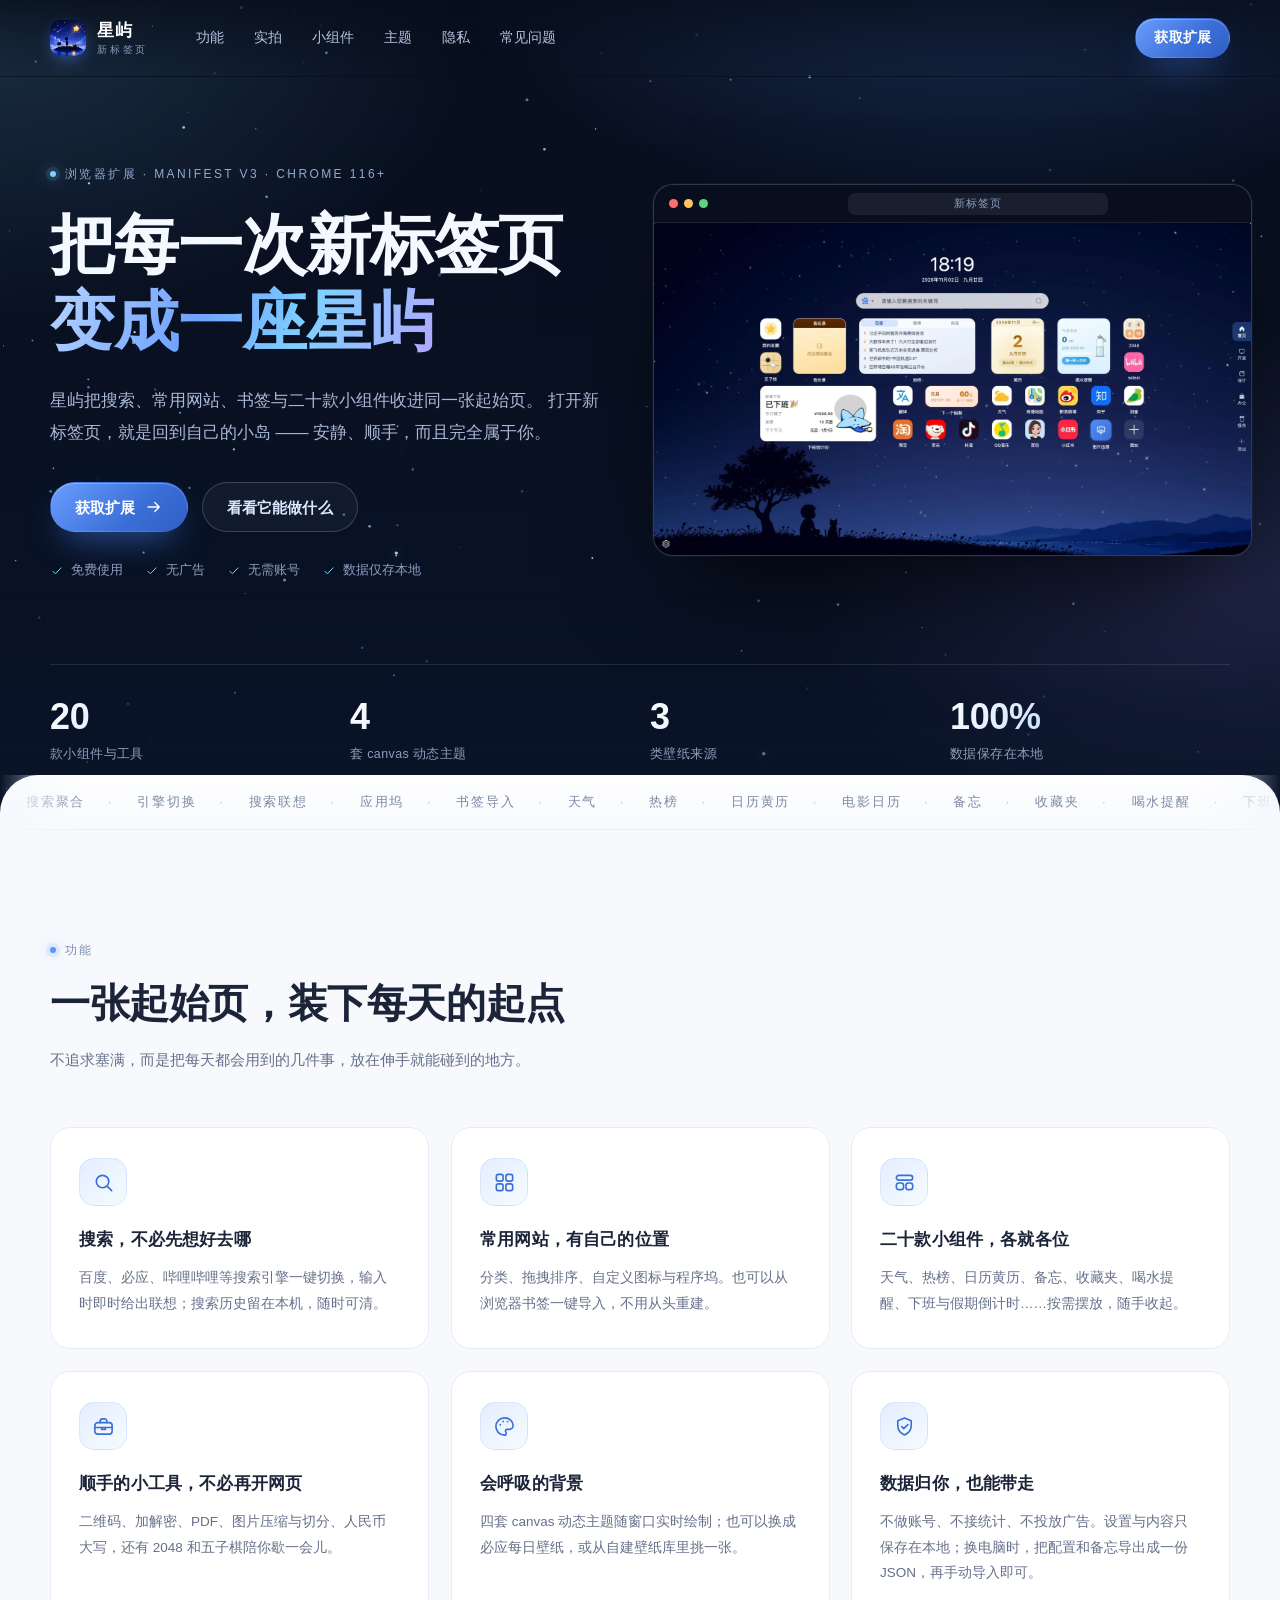
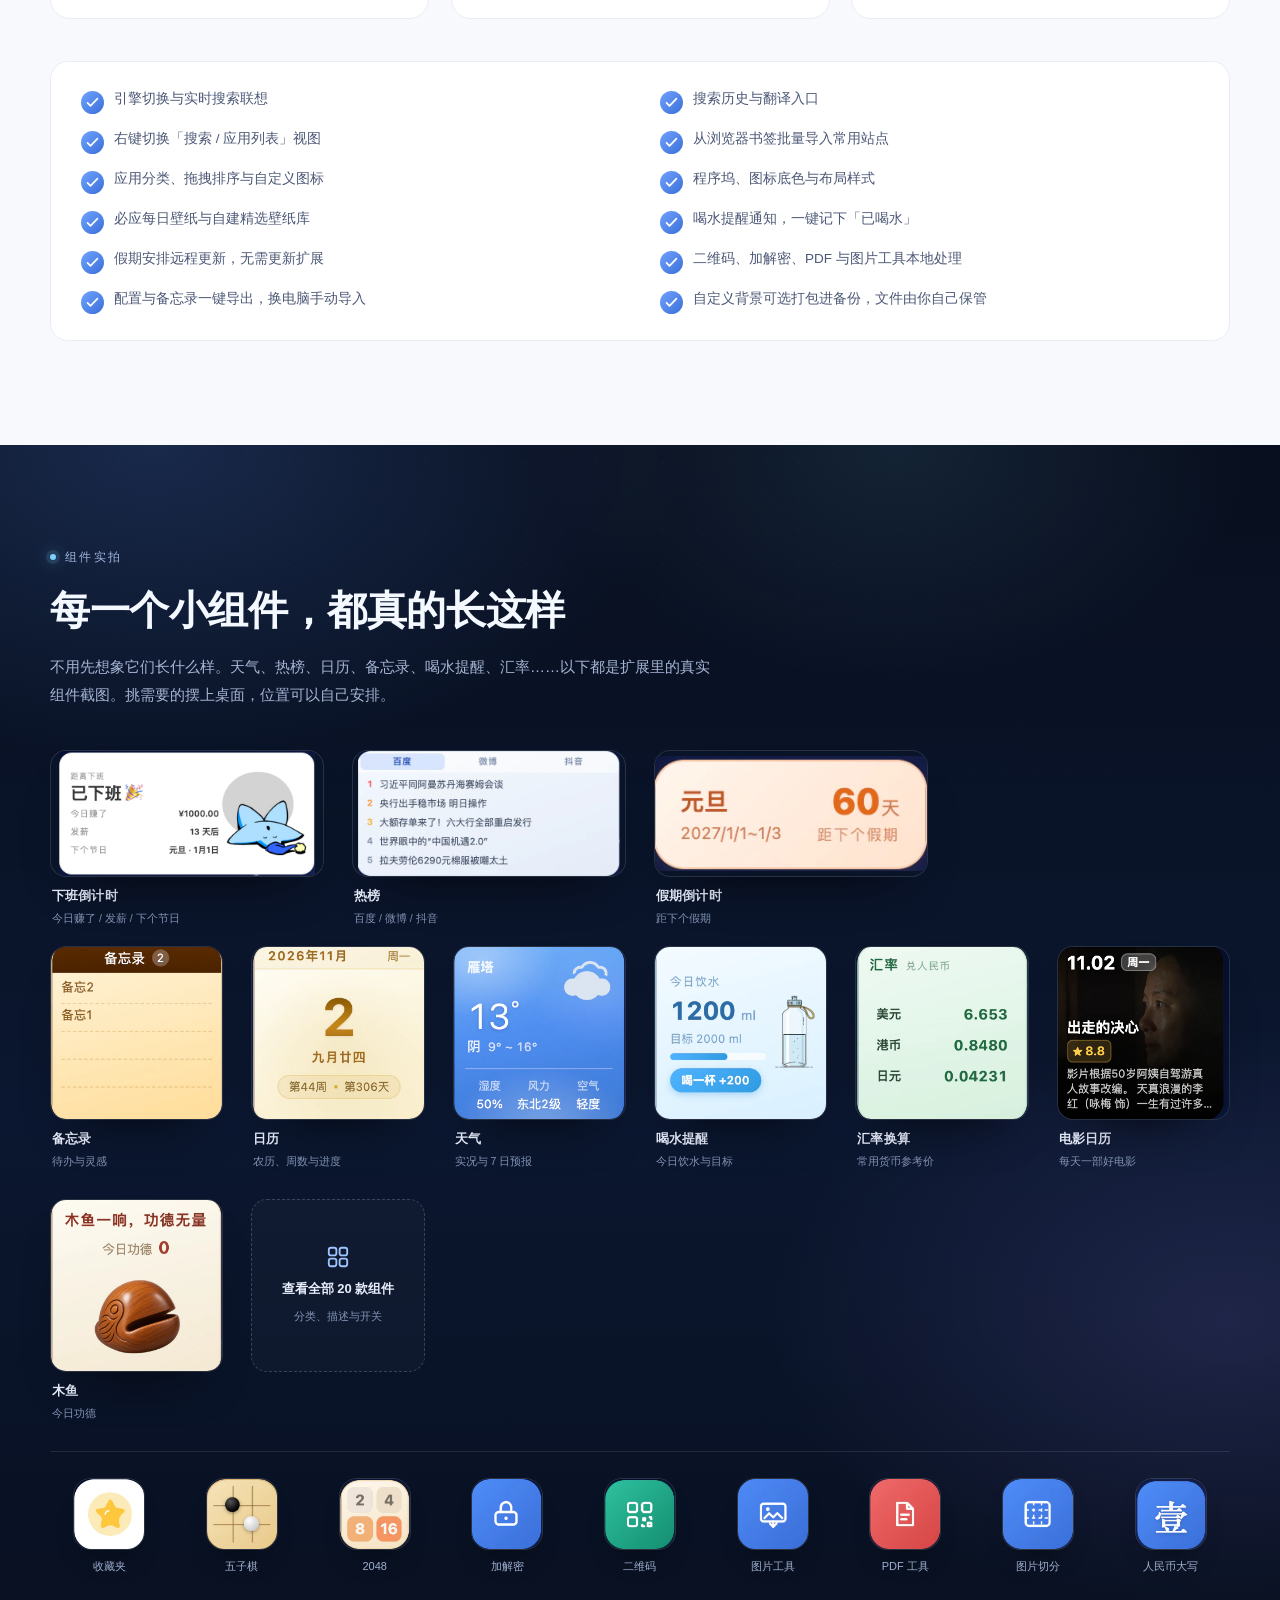
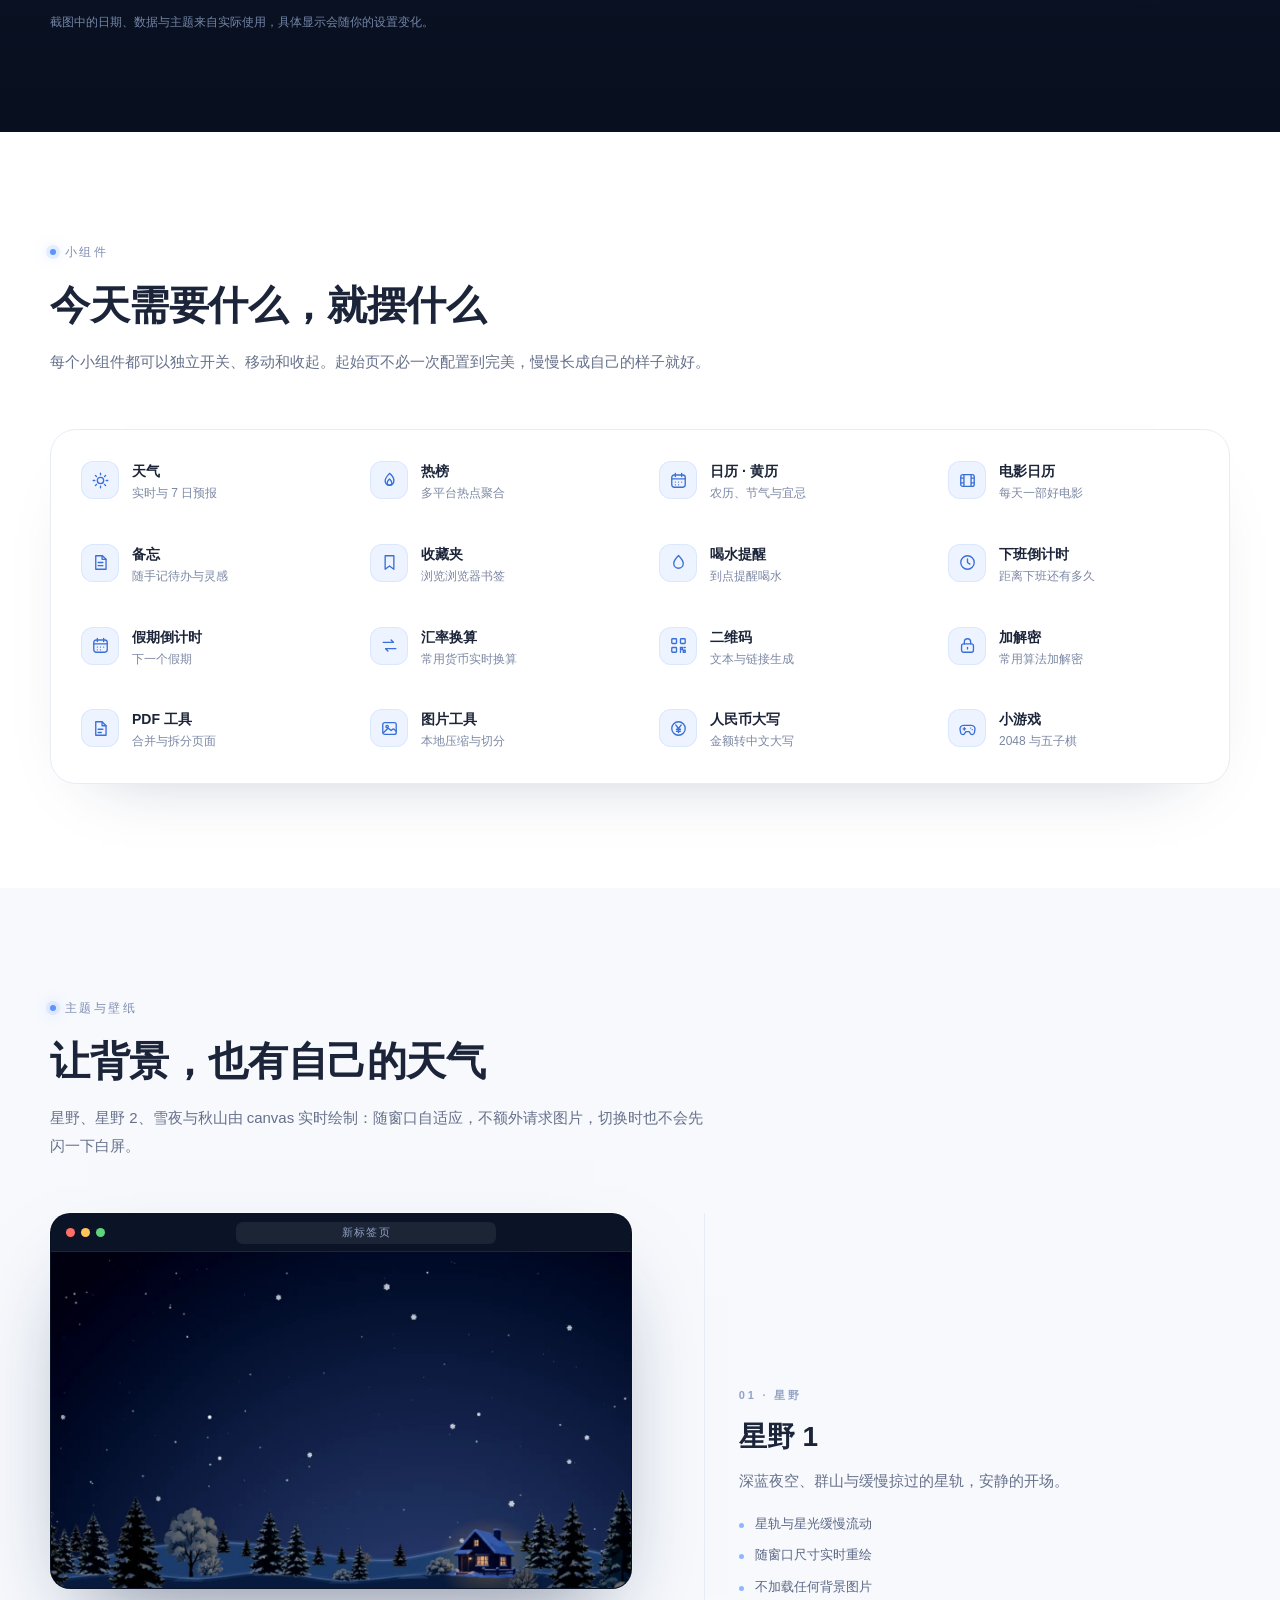
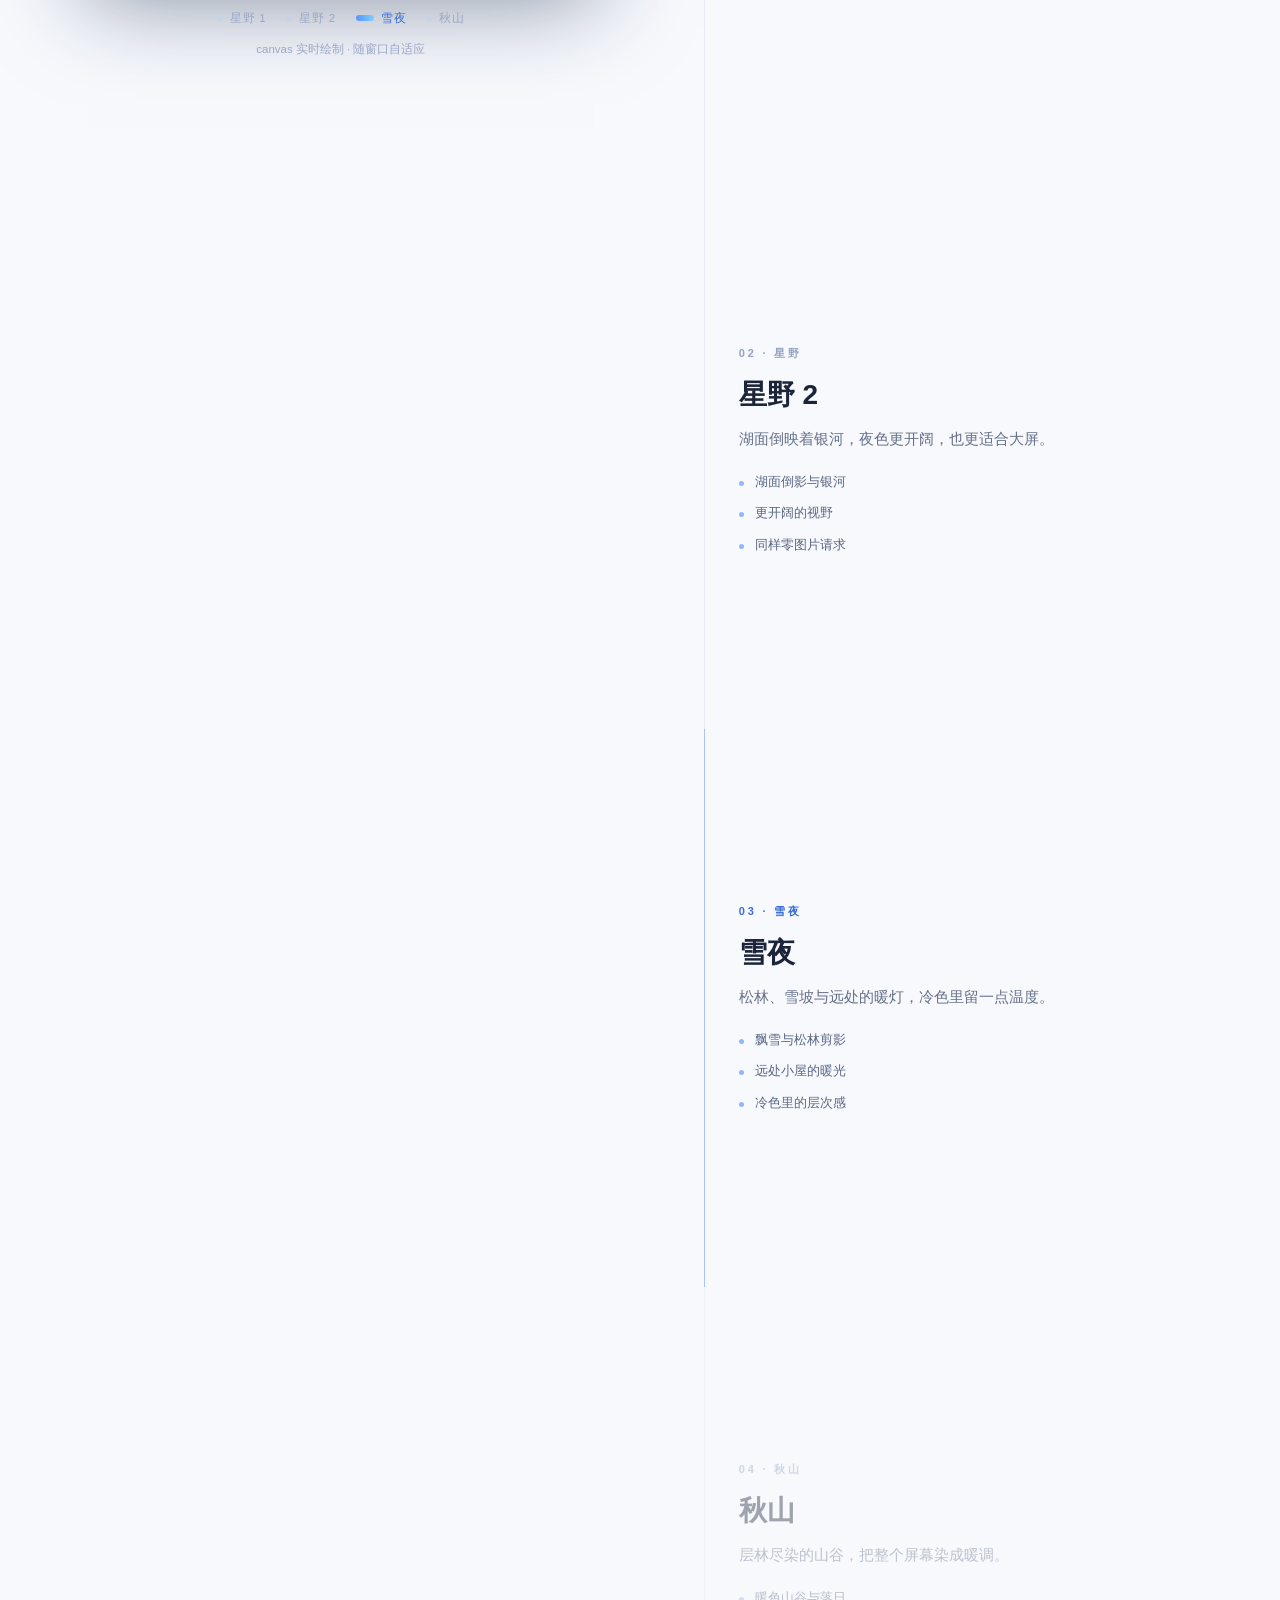
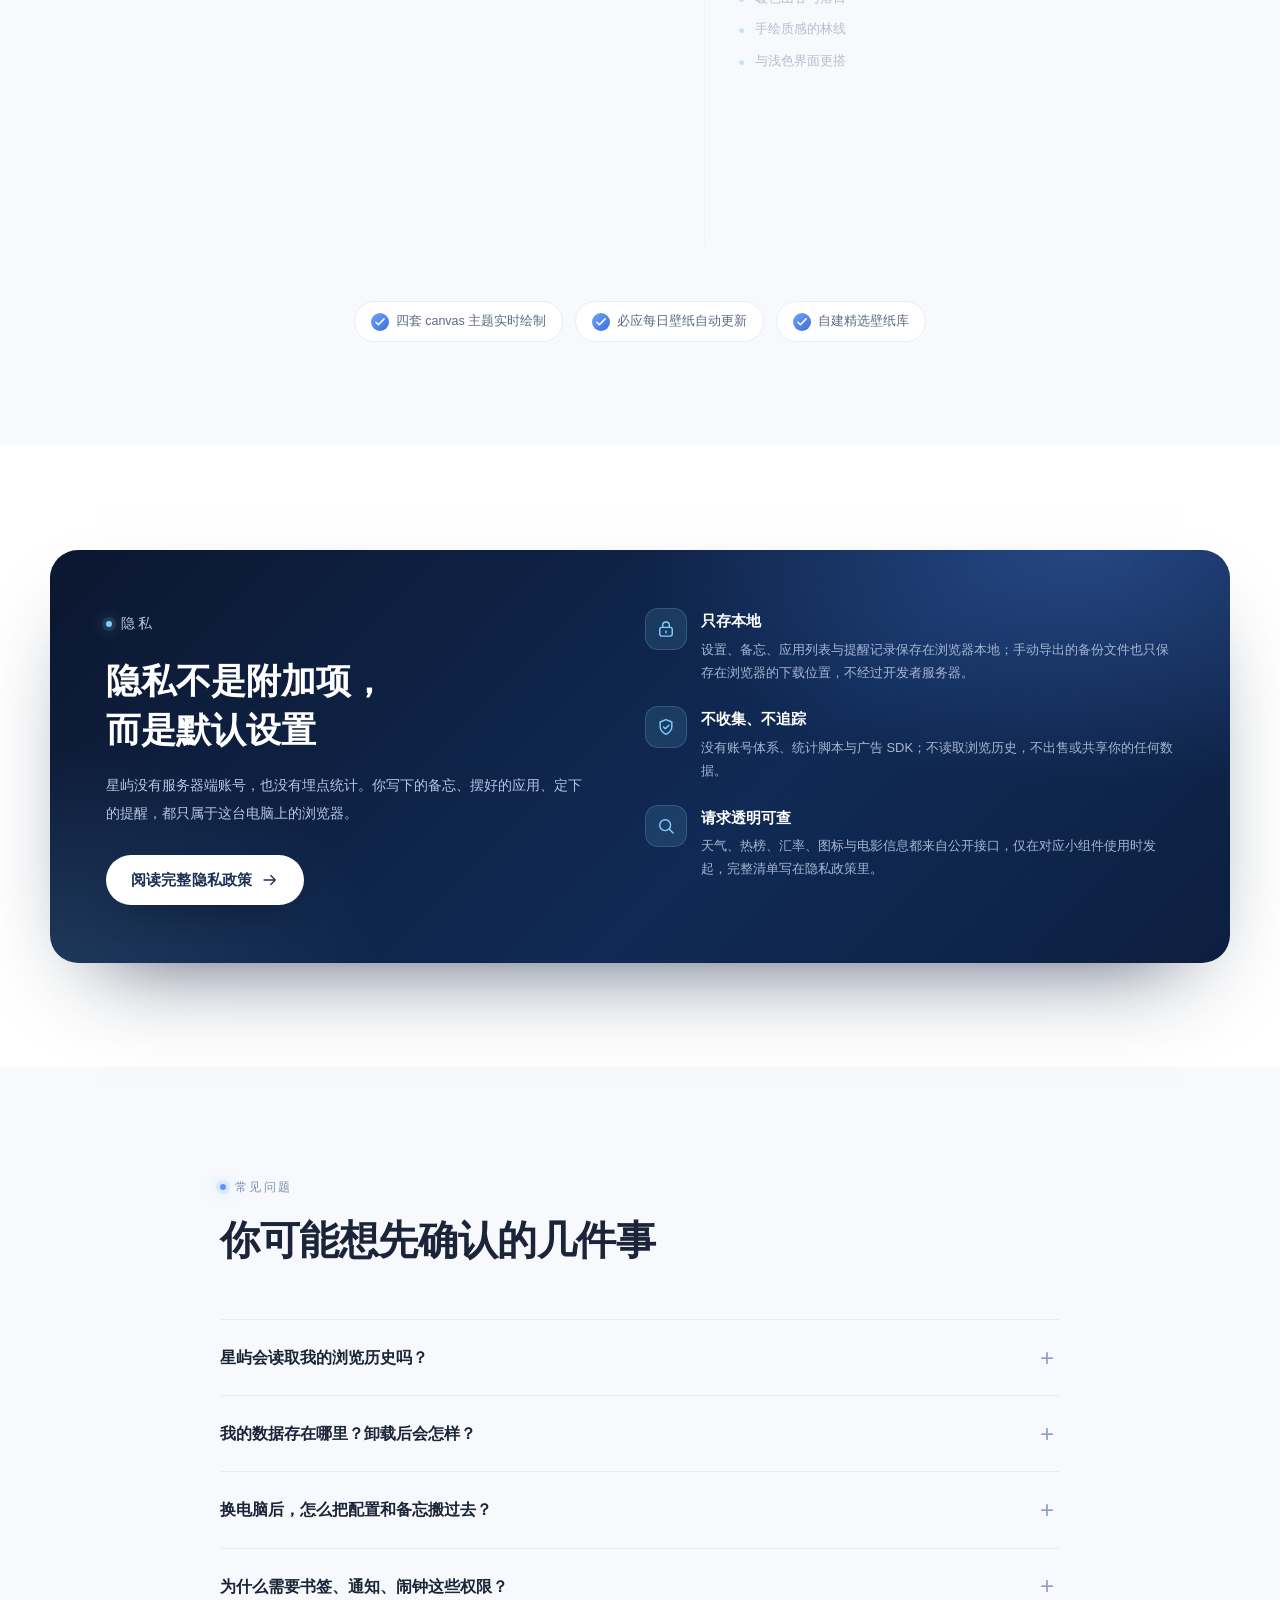
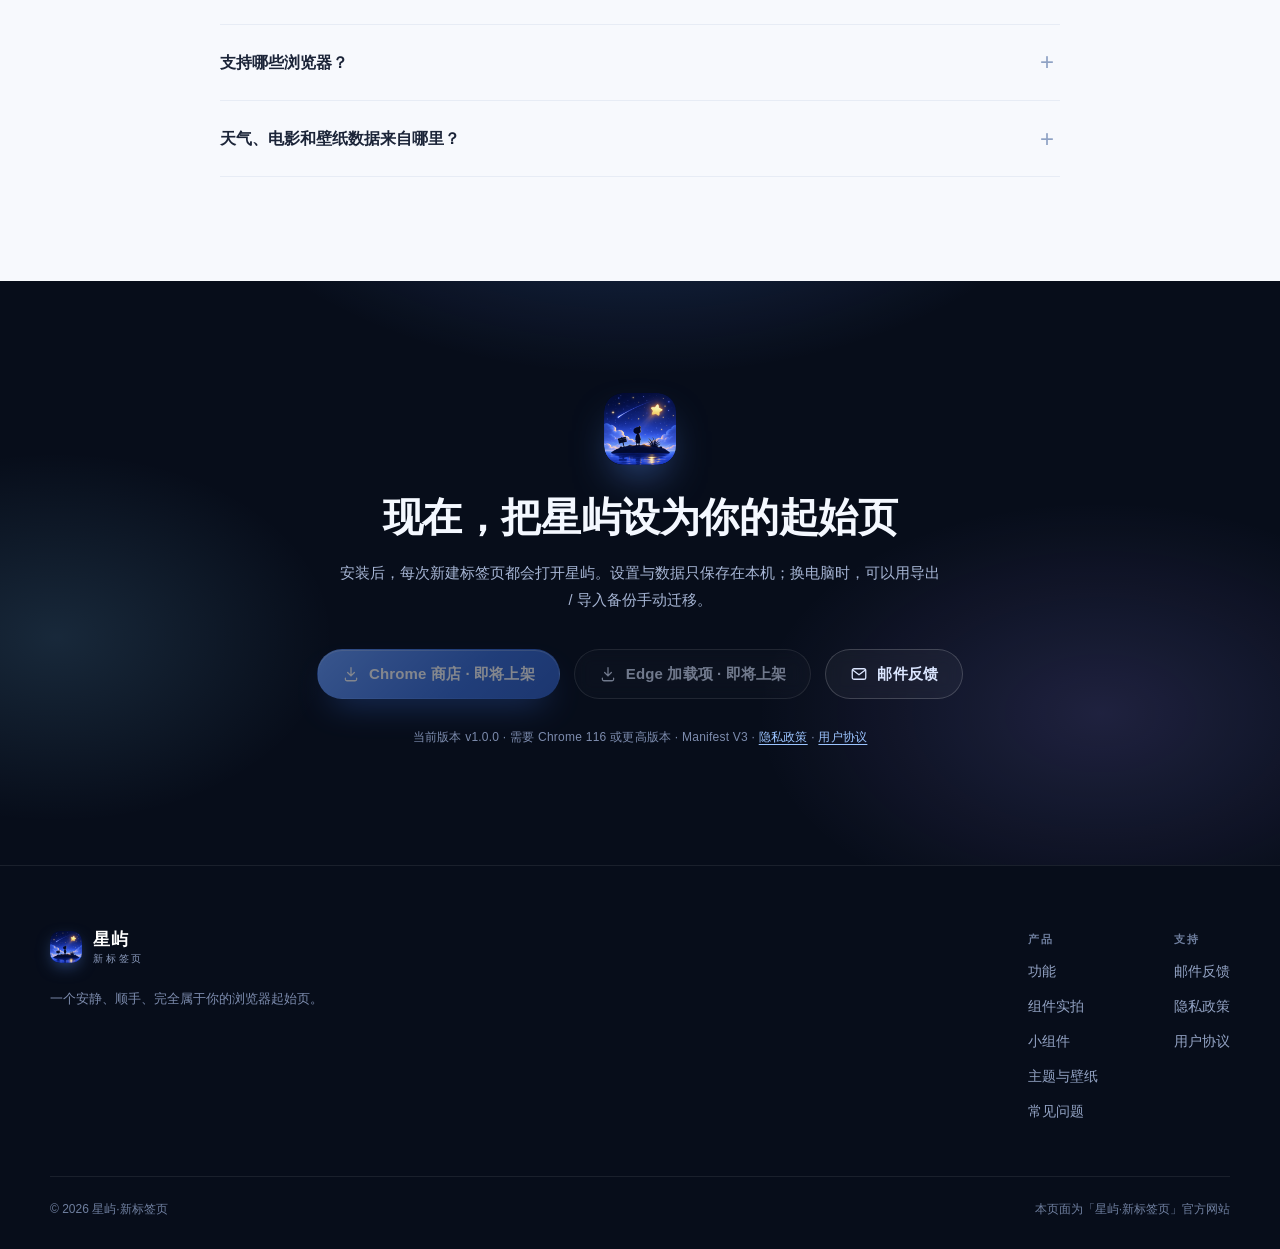
==== commit 2ade515c: "feat: 新增用户协议页 terms.html，首页与隐私政策页加入入口 Co-Authored-By: Claude Opus 4.8 (1M context) <noreply@anthropi" ====
--- a/index.html
+++ b/index.html
@@ -497,7 +497,7 @@
             </a>
           </div>
 
-          <p class="install-note">当前版本 v1.0.0 · 需要 Chrome 116 或更高版本 · Manifest V3 · <a href="privacy.html">隐私政策</a></p>
+          <p class="install-note">当前版本 v1.0.0 · 需要 Chrome 116 或更高版本 · Manifest V3 · <a href="privacy.html">隐私政策</a> · <a href="terms.html">用户协议</a></p>
         </div>
       </section>
     </div>
@@ -526,6 +526,7 @@
           <h3>支持</h3>
           <a href="mailto:xingyu_email2026@163.com">邮件反馈</a>
           <a href="privacy.html">隐私政策</a>
+          <a href="terms.html">用户协议</a>
         </div>
       </nav>
     </div>
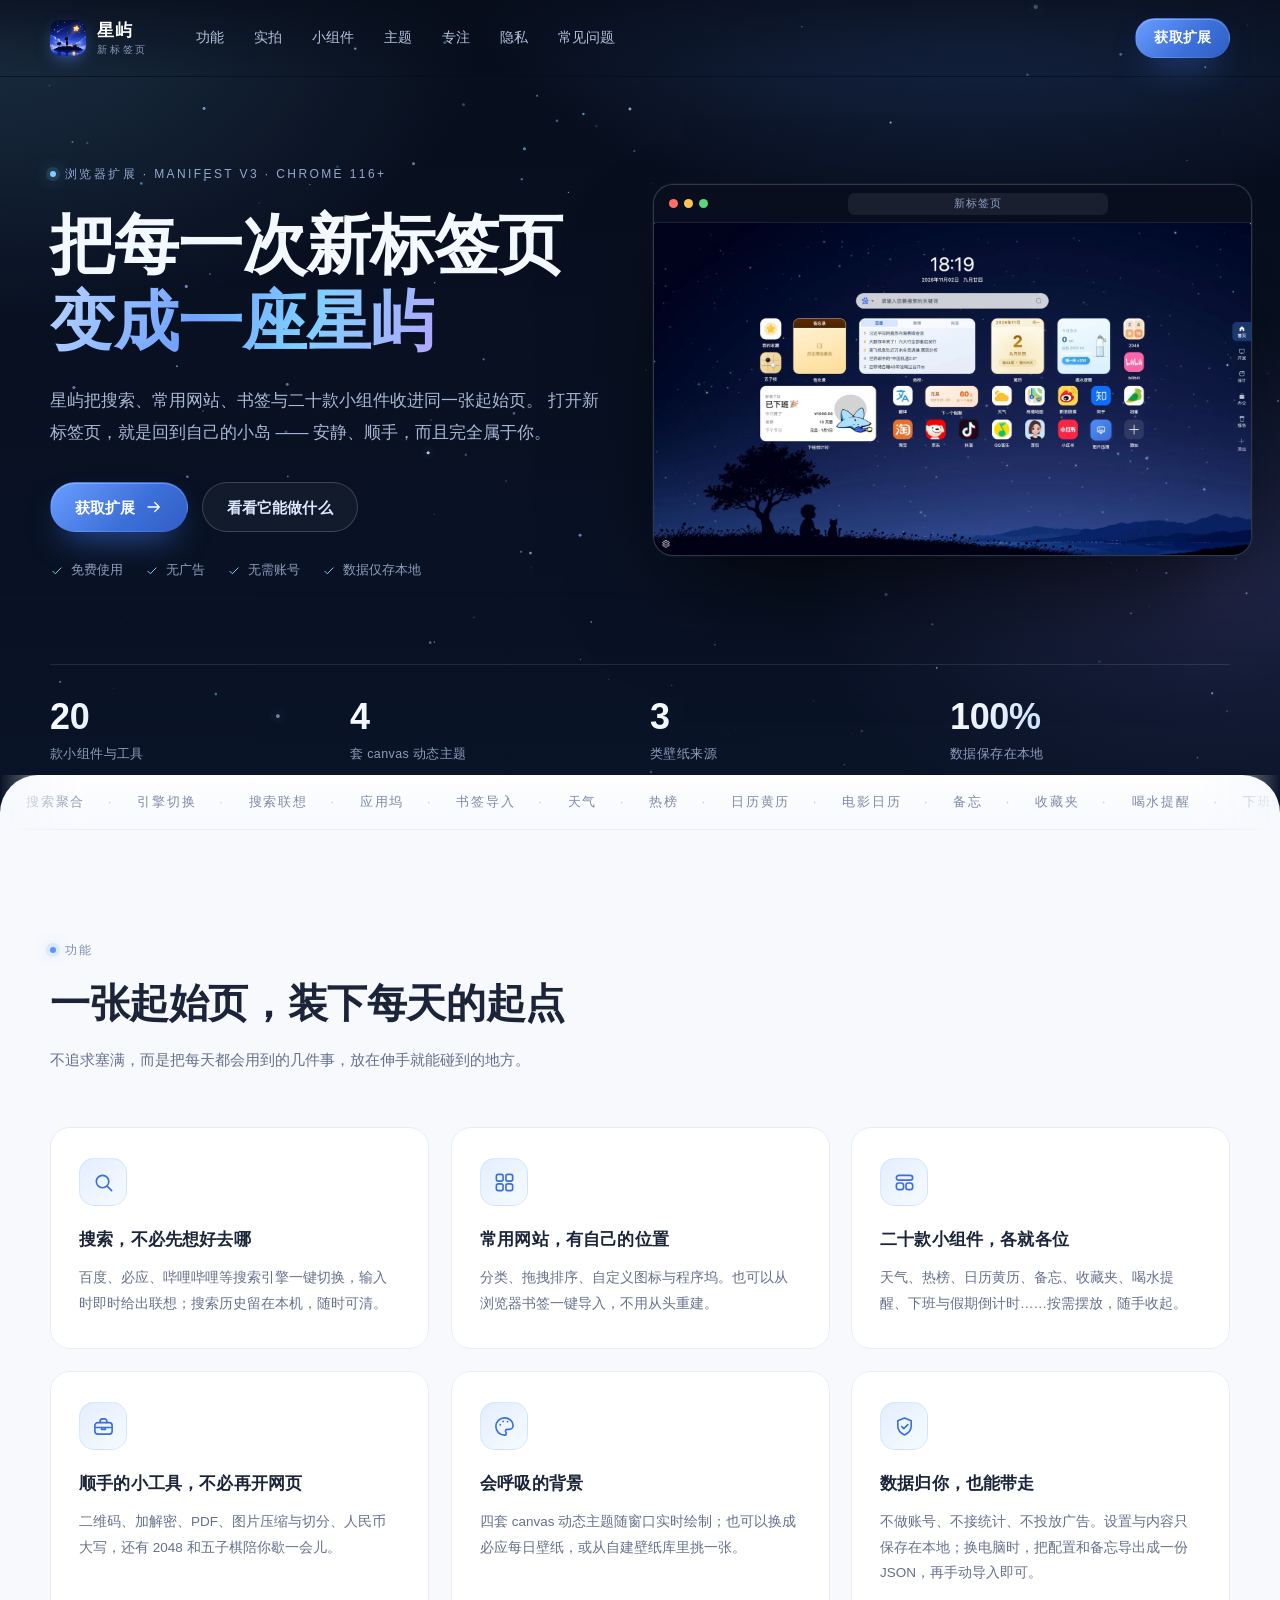
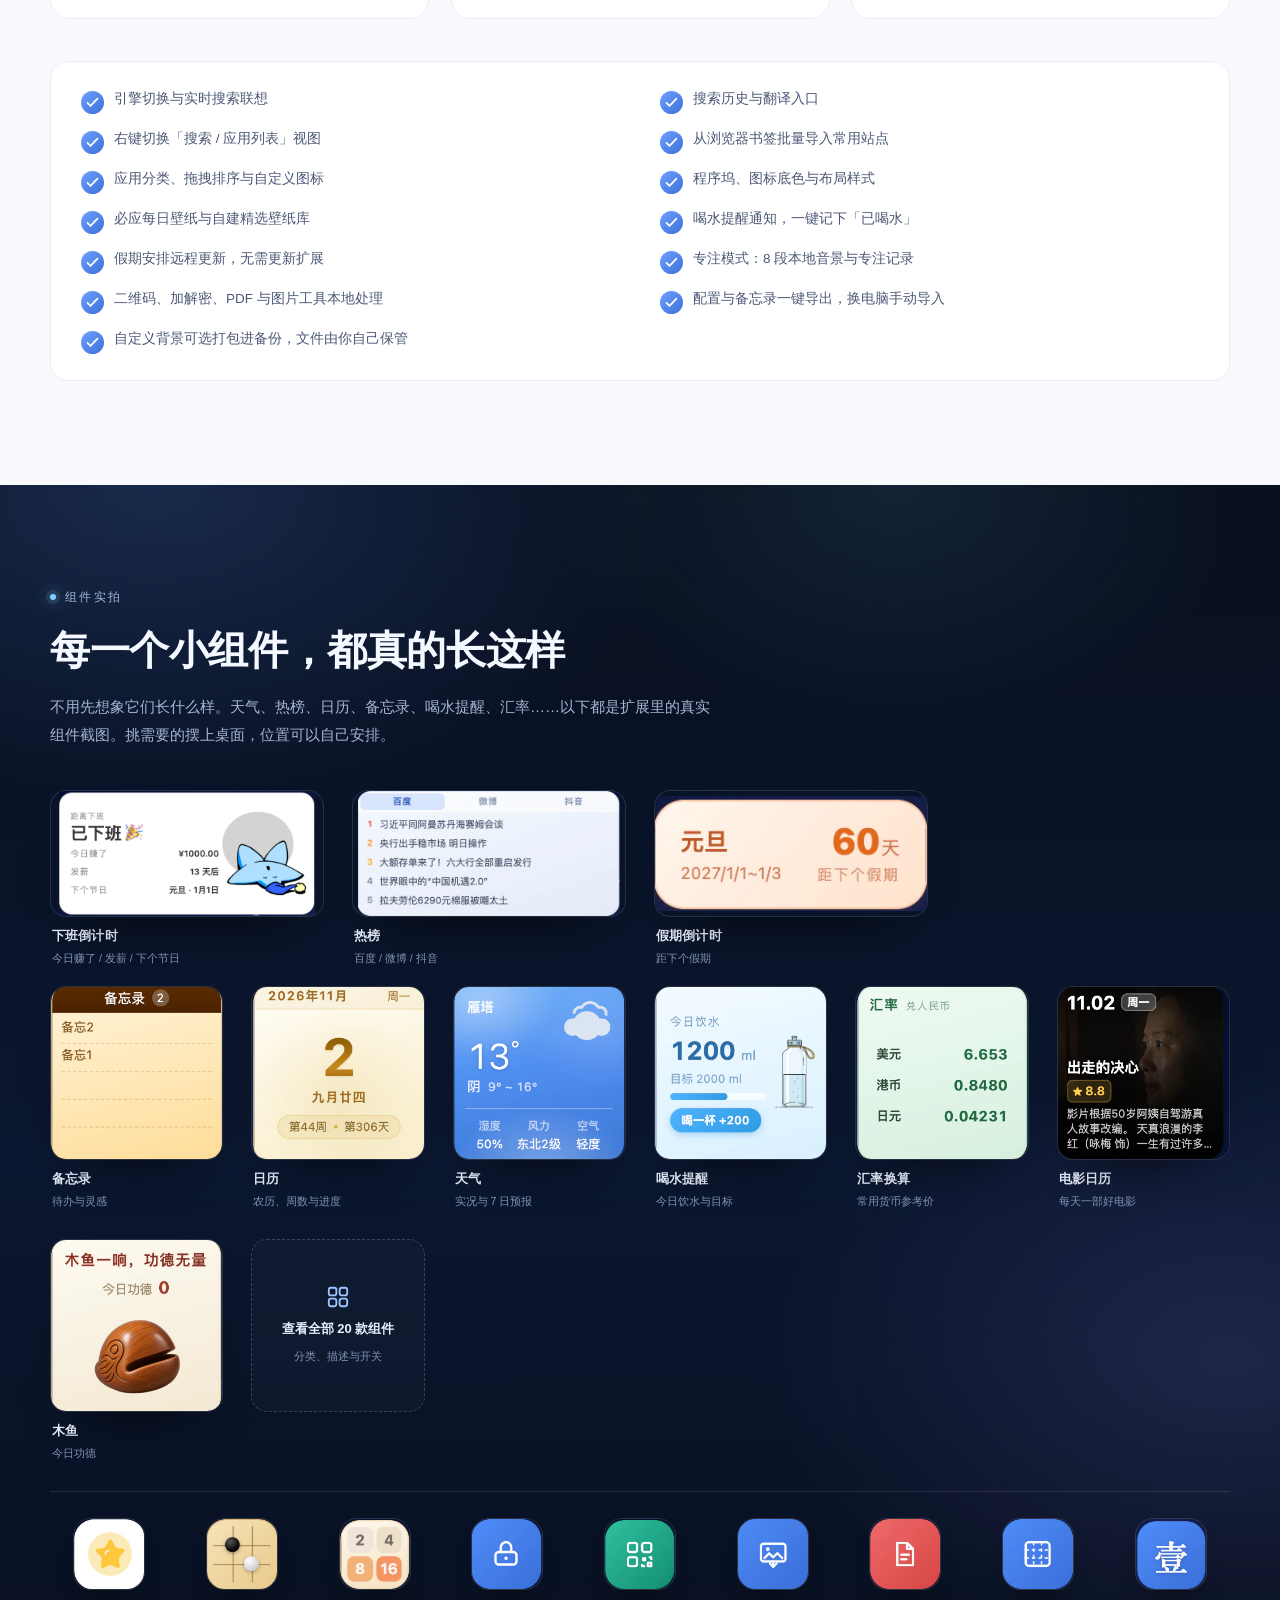
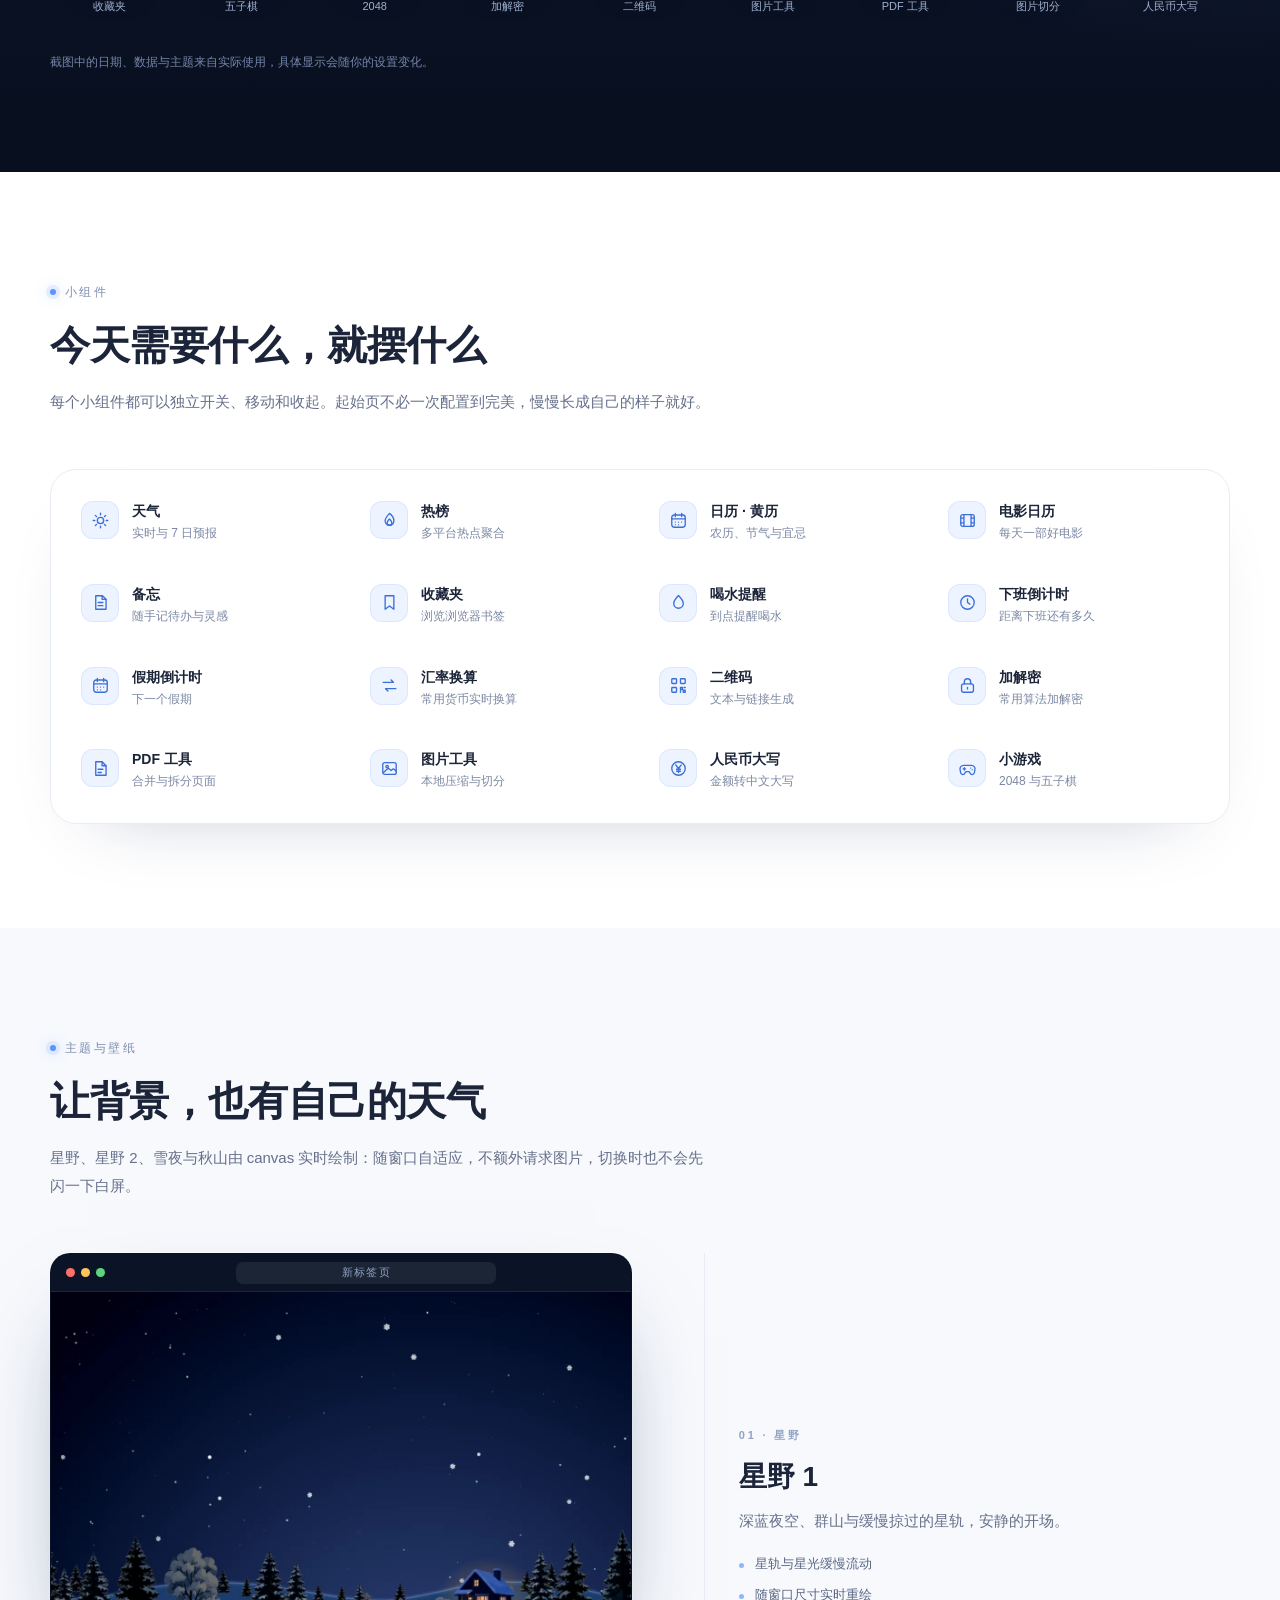
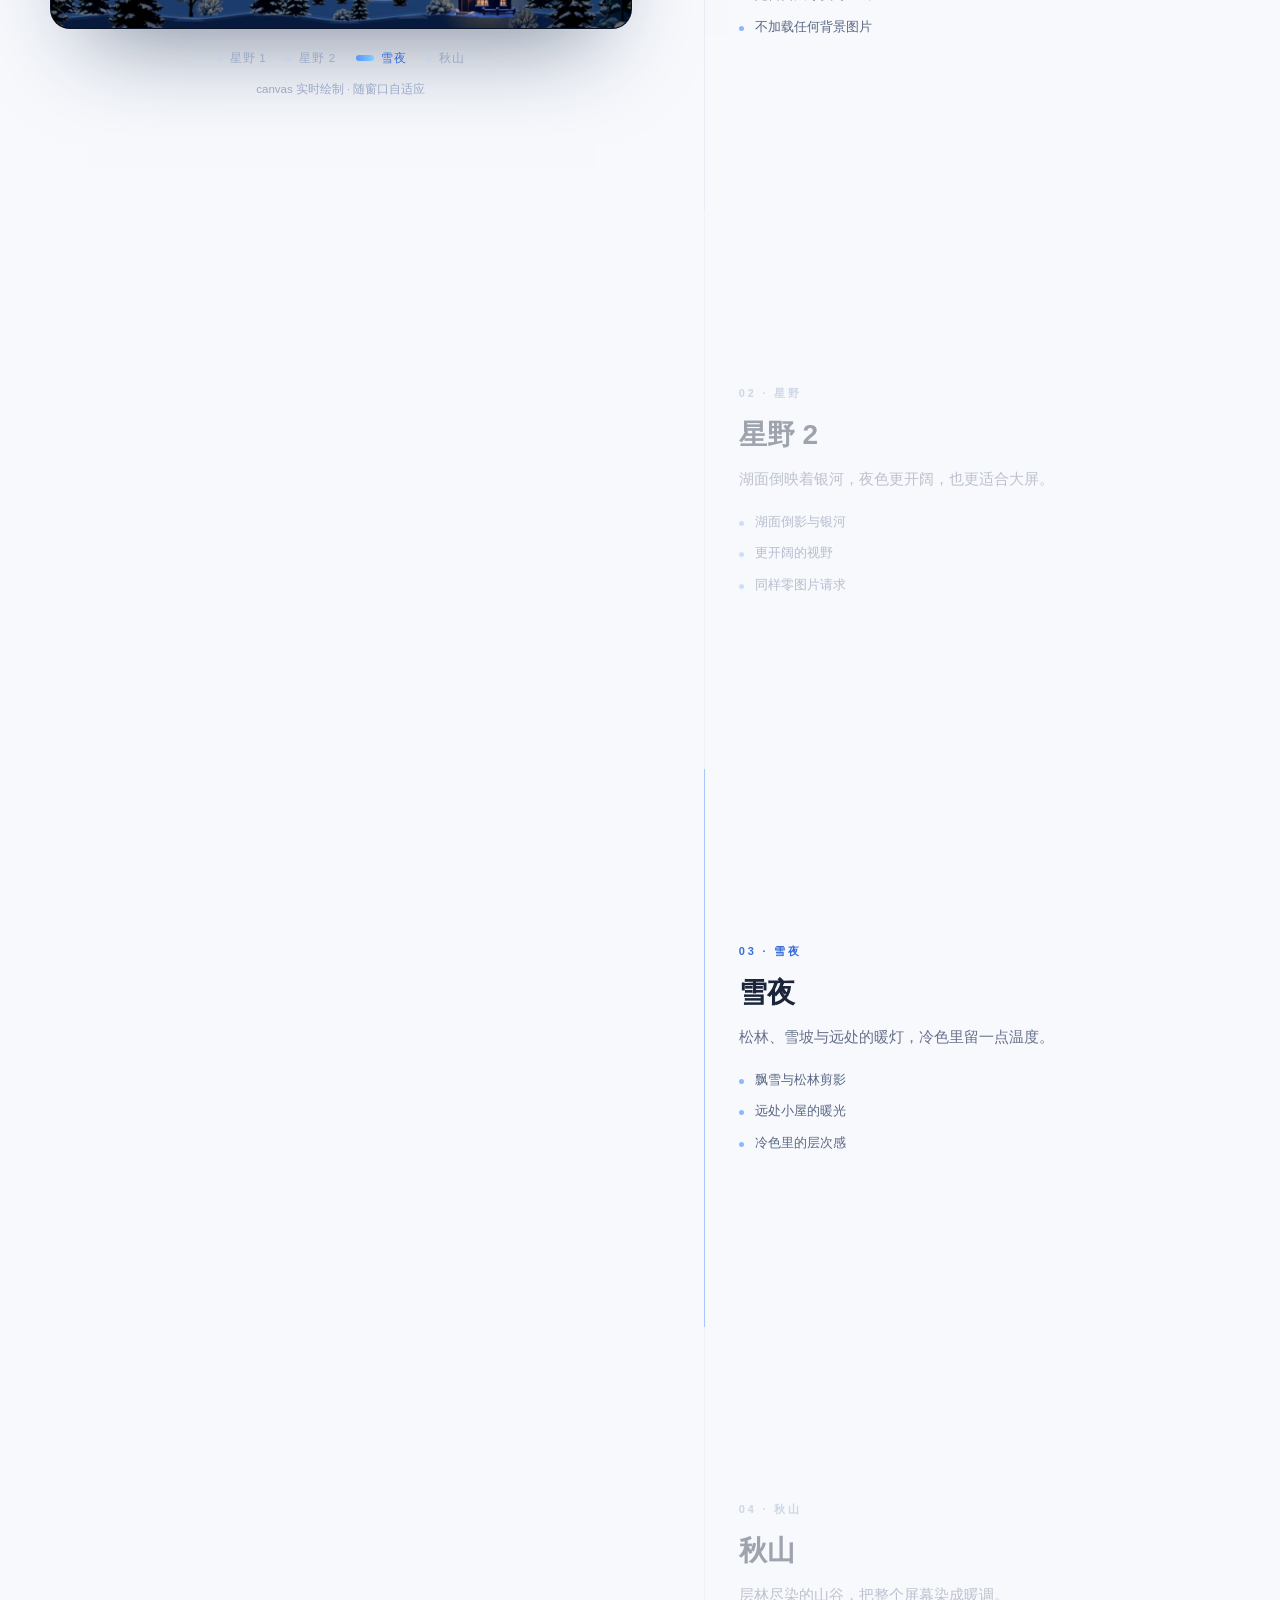
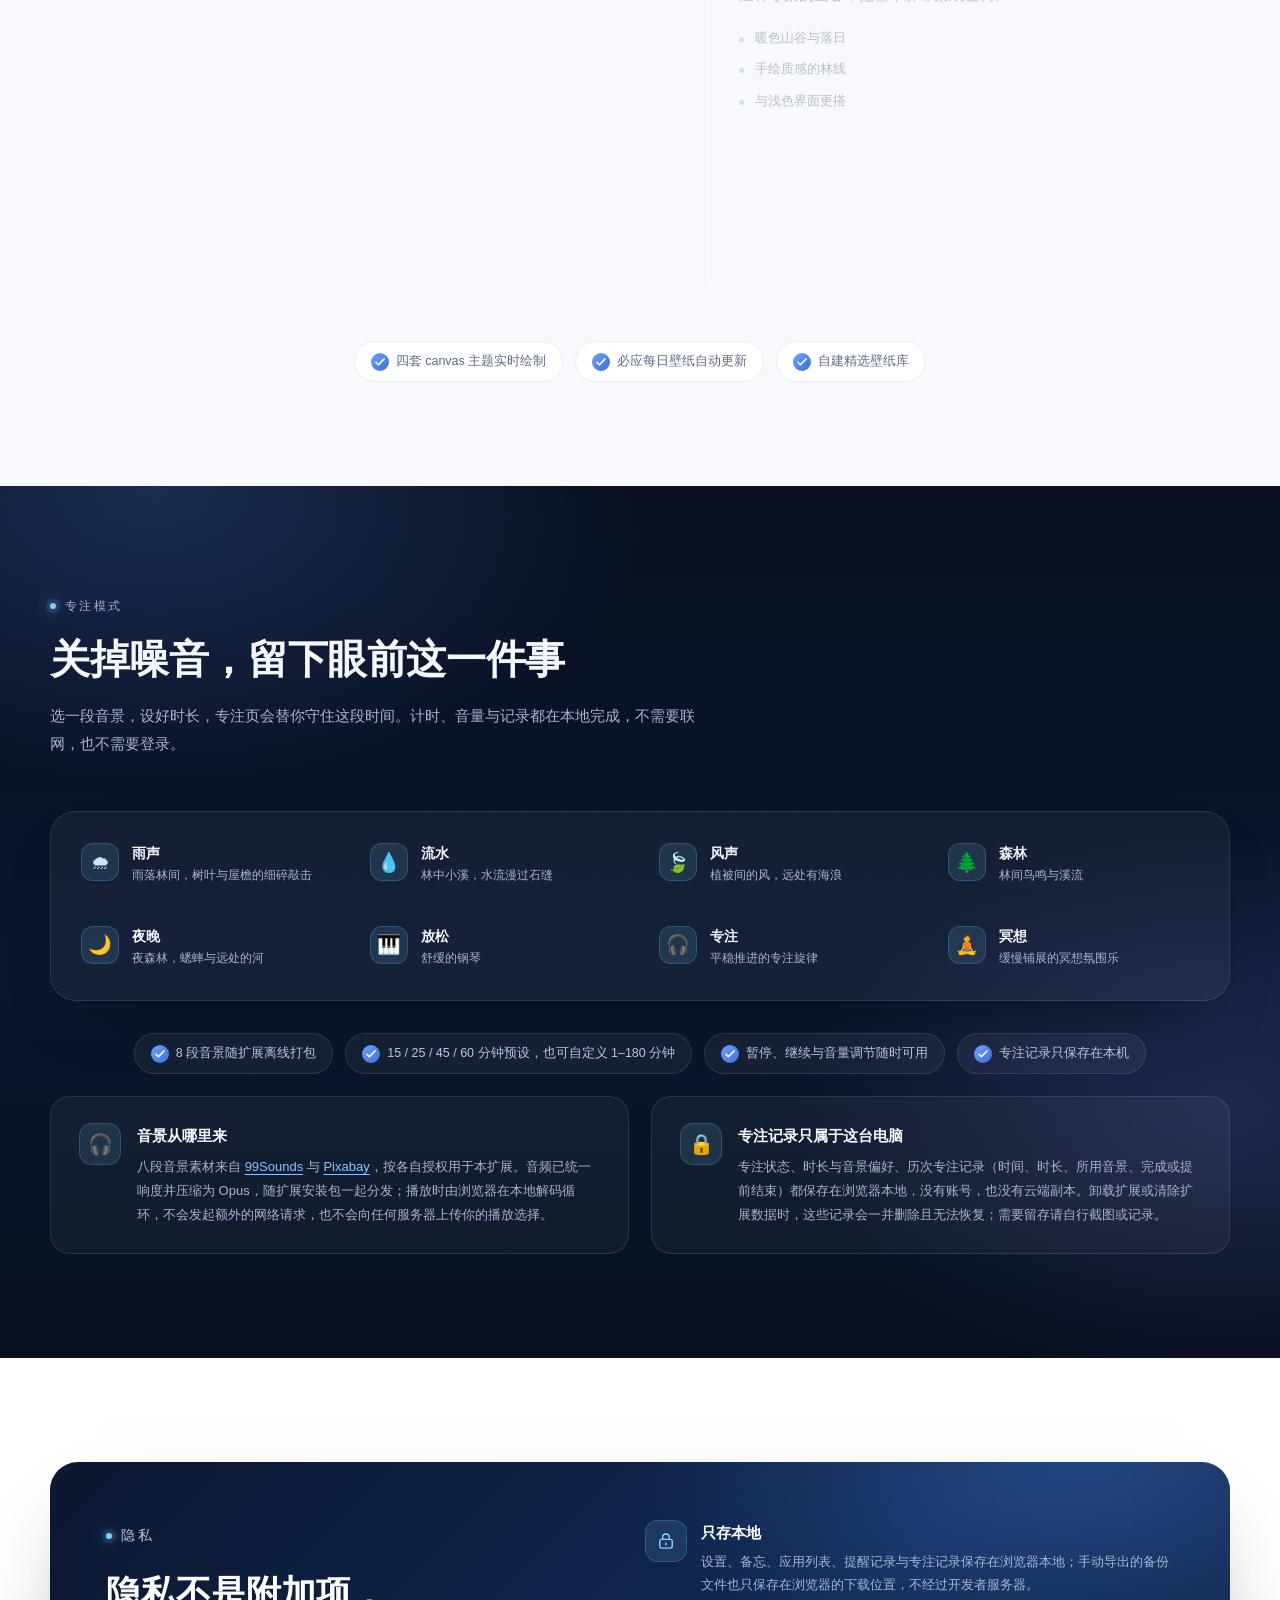
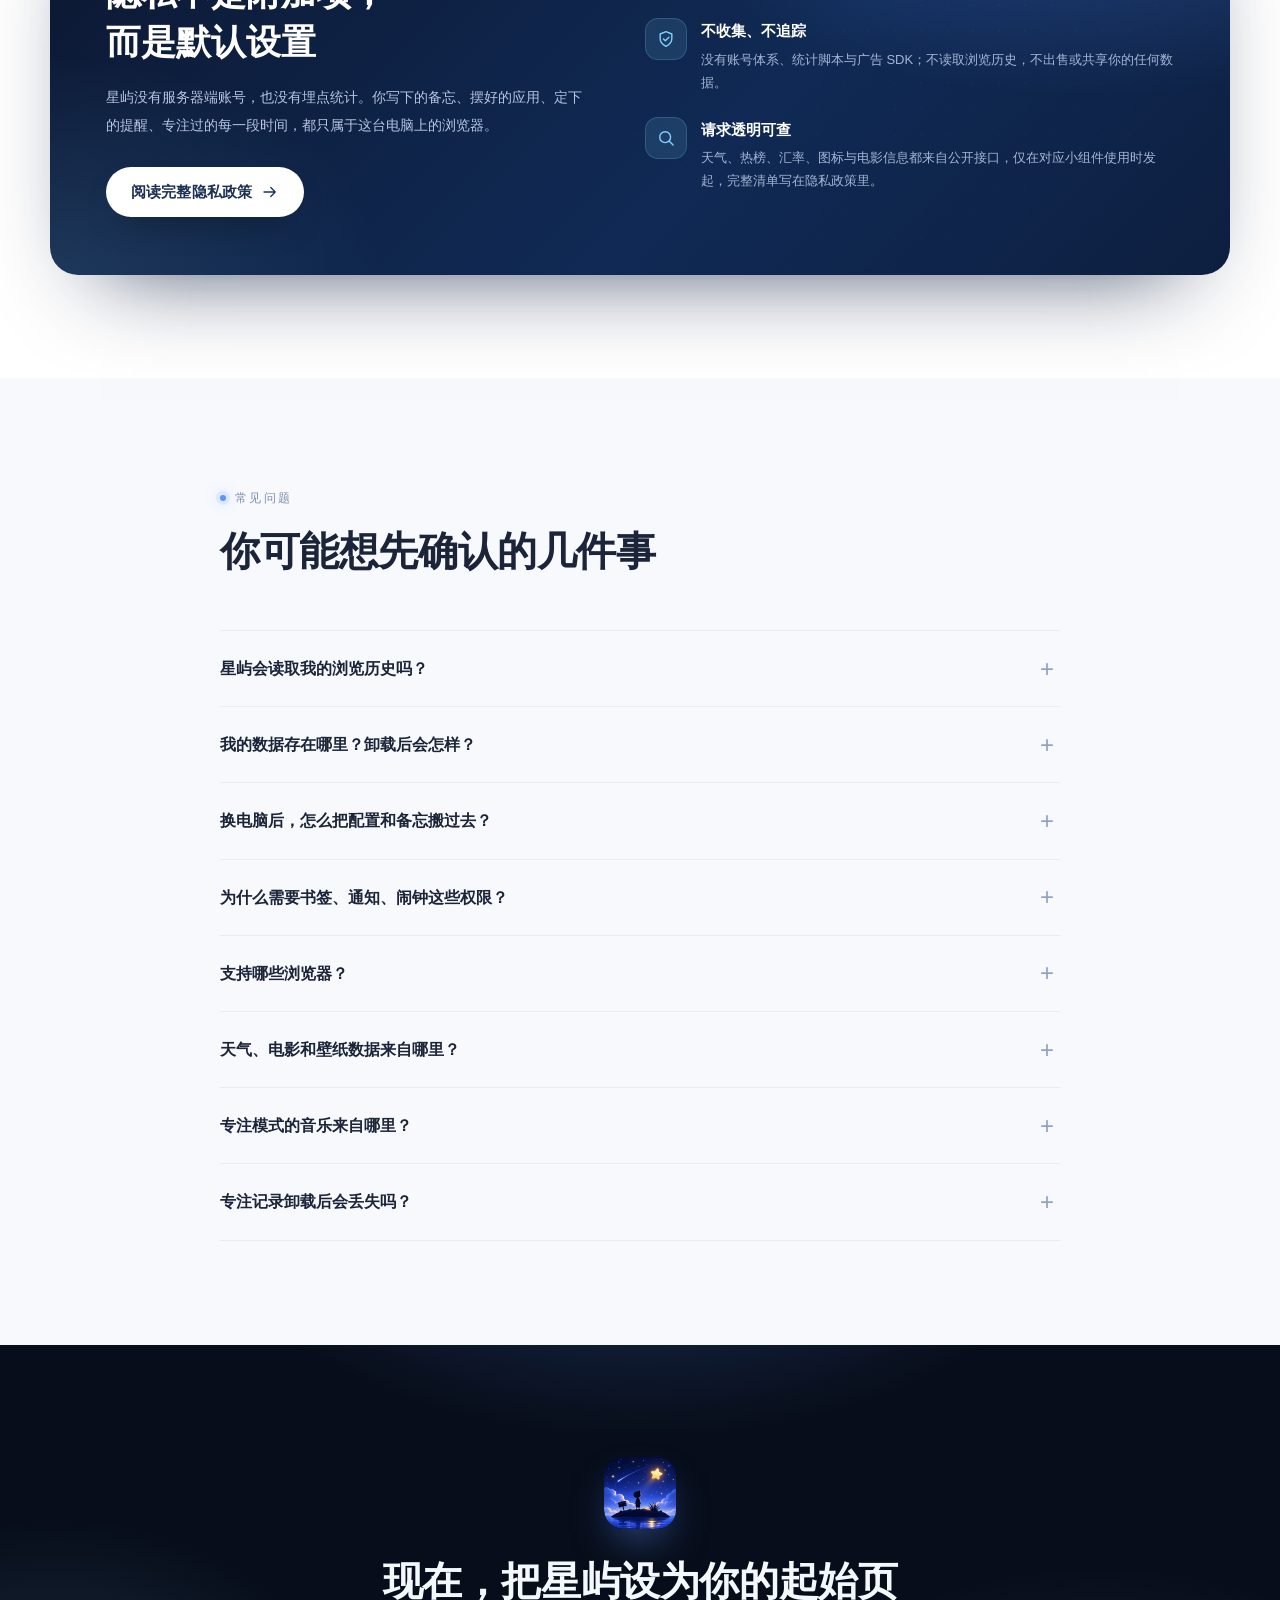
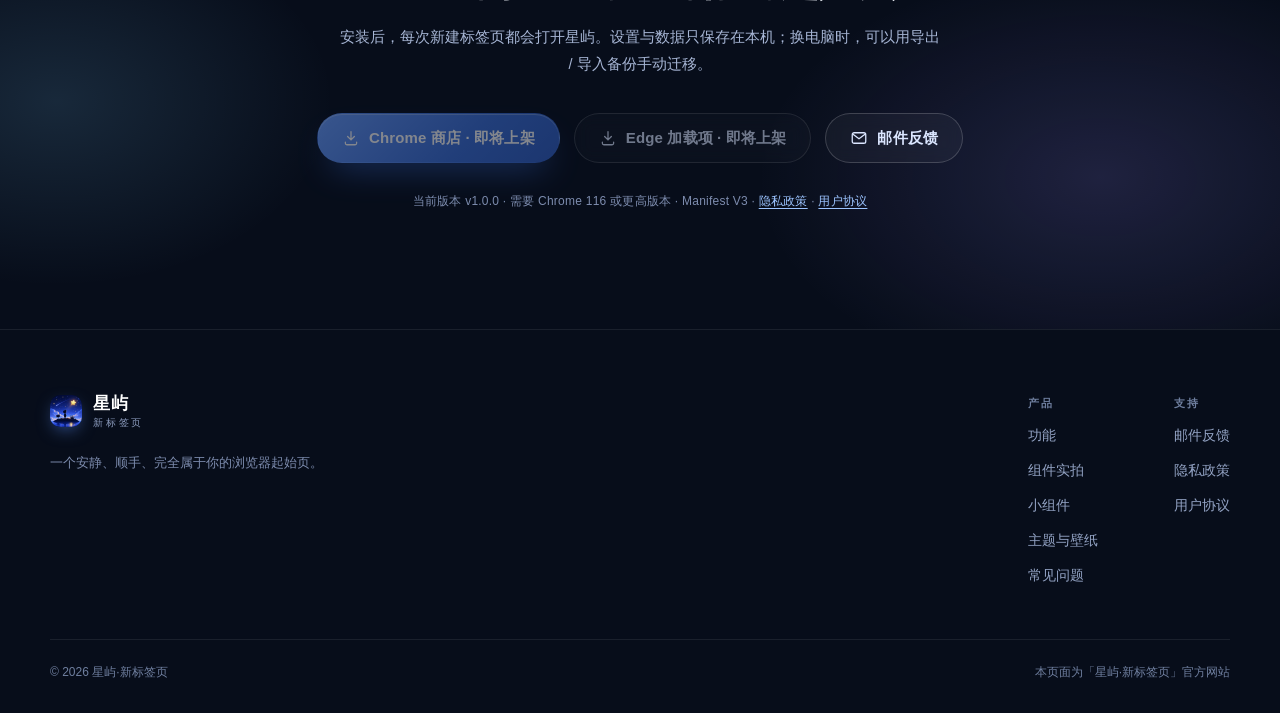
==== commit a1887e96: "feat: 添加专注说明和数据说明" ====
--- a/index.html
+++ b/index.html
@@ -60,6 +60,7 @@
         <a href="#gallery">实拍</a>
         <a href="#widgets">小组件</a>
         <a href="#themes">主题</a>
+        <a href="#focus">专注</a>
         <a href="#privacy">隐私</a>
         <a href="#faq">常见问题</a>
       </nav>
@@ -138,8 +139,8 @@
       <!-- 关键词跑马灯 -->
       <div class="marquee" aria-hidden="true">
         <div class="marquee-track">
-          <span>搜索聚合</span><span>引擎切换</span><span>搜索联想</span><span>应用坞</span><span>书签导入</span><span>天气</span><span>热榜</span><span>日历黄历</span><span>电影日历</span><span>备忘</span><span>收藏夹</span><span>喝水提醒</span><span>下班倒计时</span><span>假期倒计时</span><span>汇率换算</span><span>二维码</span><span>加解密</span><span>PDF 工具</span><span>图片压缩</span><span>动态主题</span><span>必应壁纸</span><span>本地优先</span>
-          <span>搜索聚合</span><span>引擎切换</span><span>搜索联想</span><span>应用坞</span><span>书签导入</span><span>天气</span><span>热榜</span><span>日历黄历</span><span>电影日历</span><span>备忘</span><span>收藏夹</span><span>喝水提醒</span><span>下班倒计时</span><span>假期倒计时</span><span>汇率换算</span><span>二维码</span><span>加解密</span><span>PDF 工具</span><span>图片压缩</span><span>动态主题</span><span>必应壁纸</span><span>本地优先</span>
+          <span>搜索聚合</span><span>引擎切换</span><span>搜索联想</span><span>应用坞</span><span>书签导入</span><span>天气</span><span>热榜</span><span>日历黄历</span><span>电影日历</span><span>备忘</span><span>收藏夹</span><span>喝水提醒</span><span>下班倒计时</span><span>假期倒计时</span><span>汇率换算</span><span>二维码</span><span>加解密</span><span>PDF 工具</span><span>图片压缩</span><span>动态主题</span><span>必应壁纸</span><span>专注模式</span><span>本地音景</span><span>本地优先</span>
+          <span>搜索聚合</span><span>引擎切换</span><span>搜索联想</span><span>应用坞</span><span>书签导入</span><span>天气</span><span>热榜</span><span>日历黄历</span><span>电影日历</span><span>备忘</span><span>收藏夹</span><span>喝水提醒</span><span>下班倒计时</span><span>假期倒计时</span><span>汇率换算</span><span>二维码</span><span>加解密</span><span>PDF 工具</span><span>图片压缩</span><span>动态主题</span><span>必应壁纸</span><span>专注模式</span><span>本地音景</span><span>本地优先</span>
         </div>
       </div>
 
@@ -200,6 +201,7 @@
             <li><svg class="icon" aria-hidden="true"><use href="#i-check"/></svg>必应每日壁纸与自建精选壁纸库</li>
             <li><svg class="icon" aria-hidden="true"><use href="#i-check"/></svg>喝水提醒通知，一键记下「已喝水」</li>
             <li><svg class="icon" aria-hidden="true"><use href="#i-check"/></svg>假期安排远程更新，无需更新扩展</li>
+            <li><svg class="icon" aria-hidden="true"><use href="#i-check"/></svg>专注模式：8 段本地音景与专注记录</li>
             <li><svg class="icon" aria-hidden="true"><use href="#i-check"/></svg>二维码、加解密、PDF 与图片工具本地处理</li>
             <li><svg class="icon" aria-hidden="true"><use href="#i-check"/></svg>配置与备忘录一键导出，换电脑手动导入</li>
             <li><svg class="icon" aria-hidden="true"><use href="#i-check"/></svg>自定义背景可选打包进备份，文件由你自己保管</li>
@@ -406,6 +408,52 @@
         </div>
       </section>
 
+      <!-- ============ 专注 ============ -->
+      <section class="section focus" id="focus">
+        <div class="wrap">
+          <header class="section-head reveal">
+            <p class="eyebrow eyebrow-light"><span class="dot"></span>专注模式</p>
+            <h2>关掉噪音，留下眼前这一件事</h2>
+            <p class="section-lead">选一段音景，设好时长，专注页会替你守住这段时间。计时、音量与记录都在本地完成，不需要联网，也不需要登录。</p>
+          </header>
+
+          <div class="widget-panel focus-panel reveal">
+            <div class="widget"><span class="widget-icon">🌧</span><div><h3>雨声</h3><p>雨落林间，树叶与屋檐的细碎敲击</p></div></div>
+            <div class="widget"><span class="widget-icon">💧</span><div><h3>流水</h3><p>林中小溪，水流漫过石缝</p></div></div>
+            <div class="widget"><span class="widget-icon">🍃</span><div><h3>风声</h3><p>植被间的风，远处有海浪</p></div></div>
+            <div class="widget"><span class="widget-icon">🌲</span><div><h3>森林</h3><p>林间鸟鸣与溪流</p></div></div>
+            <div class="widget"><span class="widget-icon">🌙</span><div><h3>夜晚</h3><p>夜森林，蟋蟀与远处的河</p></div></div>
+            <div class="widget"><span class="widget-icon">🎹</span><div><h3>放松</h3><p>舒缓的钢琴</p></div></div>
+            <div class="widget"><span class="widget-icon">🎧</span><div><h3>专注</h3><p>平稳推进的专注旋律</p></div></div>
+            <div class="widget"><span class="widget-icon">🧘</span><div><h3>冥想</h3><p>缓慢铺展的冥想氛围乐</p></div></div>
+          </div>
+
+          <div class="theme-notes reveal">
+            <span><svg class="icon" aria-hidden="true"><use href="#i-check"/></svg>8 段音景随扩展离线打包</span>
+            <span><svg class="icon" aria-hidden="true"><use href="#i-check"/></svg>15 / 25 / 45 / 60 分钟预设，也可自定义 1–180 分钟</span>
+            <span><svg class="icon" aria-hidden="true"><use href="#i-check"/></svg>暂停、继续与音量调节随时可用</span>
+            <span><svg class="icon" aria-hidden="true"><use href="#i-check"/></svg>专注记录只保存在本机</span>
+          </div>
+
+          <div class="focus-notes reveal">
+            <article class="focus-note">
+              <span class="focus-note-icon" aria-hidden="true">🎧</span>
+              <div>
+                <h3>音景从哪里来</h3>
+                <p>八段音景素材来自 <a href="https://99sounds.org/license/" target="_blank" rel="noopener">99Sounds</a> 与 <a href="https://pixabay.com/service/license-summary/" target="_blank" rel="noopener">Pixabay</a>，按各自授权用于本扩展。音频已统一响度并压缩为 Opus，随扩展安装包一起分发；播放时由浏览器在本地解码循环，不会发起额外的网络请求，也不会向任何服务器上传你的播放选择。</p>
+              </div>
+            </article>
+            <article class="focus-note">
+              <span class="focus-note-icon" aria-hidden="true">🔒</span>
+              <div>
+                <h3>专注记录只属于这台电脑</h3>
+                <p>专注状态、时长与音景偏好、历次专注记录（时间、时长、所用音景、完成或提前结束）都保存在浏览器本地，没有账号，也没有云端副本。卸载扩展或清除扩展数据时，这些记录会一并删除且无法恢复；需要留存请自行截图或记录。</p>
+              </div>
+            </article>
+          </div>
+        </div>
+      </section>
+
       <!-- ============ 隐私 ============ -->
       <section class="section section-white" id="privacy">
         <div class="wrap">
@@ -413,7 +461,7 @@
             <div class="privacy-copy">
               <p class="eyebrow eyebrow-light"><span class="dot"></span>隐私</p>
               <h2>隐私不是附加项，<br />而是默认设置</h2>
-              <p>星屿没有服务器端账号，也没有埋点统计。你写下的备忘、摆好的应用、定下的提醒，都只属于这台电脑上的浏览器。</p>
+              <p>星屿没有服务器端账号，也没有埋点统计。你写下的备忘、摆好的应用、定下的提醒、专注过的每一段时间，都只属于这台电脑上的浏览器。</p>
               <a class="btn btn-light" href="privacy.html">
                 阅读完整隐私政策
                 <svg class="icon" aria-hidden="true"><use href="#i-arrow"/></svg>
@@ -422,7 +470,7 @@
             <ul class="privacy-list">
               <li>
                 <span class="privacy-icon"><svg class="icon" aria-hidden="true"><use href="#i-lock"/></svg></span>
-                <div><h3>只存本地</h3><p>设置、备忘、应用列表与提醒记录保存在浏览器本地；手动导出的备份文件也只保存在浏览器的下载位置，不经过开发者服务器。</p></div>
+                <div><h3>只存本地</h3><p>设置、备忘、应用列表、提醒记录与专注记录保存在浏览器本地；手动导出的备份文件也只保存在浏览器的下载位置，不经过开发者服务器。</p></div>
               </li>
               <li>
                 <span class="privacy-icon"><svg class="icon" aria-hidden="true"><use href="#i-shield"/></svg></span>
@@ -452,7 +500,7 @@
             </details>
             <details>
               <summary>我的数据存在哪里？卸载后会怎样？</summary>
-              <p>设置、应用列表、备忘与提醒等数据保存在浏览器为扩展分配的本地空间（chrome.storage.local、localStorage 与 IndexedDB）。卸载扩展会清除这些数据，开发者没有副本可以恢复，也无法代为删除；如果你曾手动导出备份，那份 JSON 文件会保留在你保存它的位置，需要自行保管或删除。</p>
+              <p>设置、应用列表、备忘、提醒与专注记录等数据保存在浏览器为扩展分配的本地空间（chrome.storage.local、localStorage 与 IndexedDB）。卸载扩展会清除这些数据，开发者没有副本可以恢复，也无法代为删除；如果你曾手动导出备份，那份 JSON 文件会保留在你保存它的位置，需要自行保管或删除。</p>
             </details>
             <details>
               <summary>换电脑后，怎么把配置和备忘搬过去？</summary>
@@ -469,6 +517,14 @@
             <details>
               <summary>天气、电影和壁纸数据来自哪里？</summary>
               <p>天气来自 i.tianqi.com，热榜来自 uapis.cn，汇率来自 Frankfurter，电影简介与剧照来自豆瓣公开接口；壁纸、假期安排与电影日历数据由本扩展的自建数据服务提供。所有请求只在你使用对应小组件时发生。</p>
+            </details>
+            <details>
+              <summary>专注模式的音乐来自哪里？</summary>
+              <p>八段音景的素材来自 99Sounds 与 Pixabay，按各自授权用于本扩展。音频已统一响度并压缩为 Opus，随扩展安装包一起分发；播放时由浏览器在本地解码循环，不会发起网络请求，也不会向任何服务器上传你的播放选择。</p>
+            </details>
+            <details>
+              <summary>专注记录卸载后会丢失吗？</summary>
+              <p>会。专注状态、时长与音景偏好、历次专注记录都保存在浏览器本地（chrome.storage.local），没有账号，也没有云端副本，并且不随「导出配置」迁移。卸载扩展或清除扩展数据时，这些记录会一并删除且无法恢复；需要留存请自行截图或记录。</p>
             </details>
           </div>
         </div>
--- a/assets/css/site.css
+++ b/assets/css/site.css
@@ -1330,6 +1330,128 @@
   stroke-width: 2.6;
 }
 
+/* ---------- 专注 ---------- */
+
+.focus {
+  position: relative;
+  overflow: hidden;
+  color: #fff;
+  background:
+    radial-gradient(820px 480px at 12% 0%, rgba(91, 147, 255, 0.22), transparent 62%),
+    radial-gradient(680px 440px at 96% 72%, rgba(155, 140, 255, 0.16), transparent 64%),
+    linear-gradient(180deg, #080f1e, #0b1730 55%, #080f1e);
+}
+
+.focus::before {
+  content: "";
+  position: absolute;
+  inset: 0;
+  z-index: 0;
+  background-image: radial-gradient(rgba(255, 255, 255, 0.2) 1px, transparent 1px);
+  background-size: 34px 34px;
+  opacity: 0.09;
+  mask-image: radial-gradient(circle at 50% 0%, #000, transparent 70%);
+  -webkit-mask-image: radial-gradient(circle at 50% 0%, #000, transparent 70%);
+  pointer-events: none;
+}
+
+.focus .wrap {
+  position: relative;
+  z-index: 1;
+}
+
+.focus .section-head h2 {
+  color: #f4f8ff;
+}
+
+.focus .section-lead {
+  color: #a6b5d4;
+}
+
+.focus-panel {
+  background: rgba(255, 255, 255, 0.045);
+  border-color: rgba(255, 255, 255, 0.1);
+  box-shadow: 0 30px 70px -40px rgba(0, 0, 0, 0.6);
+}
+
+.focus-panel .widget:hover {
+  background: rgba(255, 255, 255, 0.06);
+}
+
+.focus-panel .widget-icon {
+  font-size: 19px;
+  line-height: 1;
+  color: #cfe2ff;
+  background: rgba(127, 208, 255, 0.12);
+  border-color: rgba(127, 208, 255, 0.2);
+}
+
+.focus-panel .widget h3 {
+  color: #f4f8ff;
+}
+
+.focus-panel .widget p {
+  color: #a6b5d4;
+}
+
+.focus .theme-notes span {
+  background: rgba(255, 255, 255, 0.05);
+  border-color: rgba(255, 255, 255, 0.1);
+  color: #b7c5e2;
+}
+
+.focus-notes {
+  display: grid;
+  grid-template-columns: repeat(2, minmax(0, 1fr));
+  gap: 22px;
+  margin-top: 22px;
+}
+
+.focus-note {
+  display: flex;
+  gap: 16px;
+  padding: 26px 28px;
+  border-radius: 20px;
+  background: rgba(255, 255, 255, 0.045);
+  border: 1px solid rgba(255, 255, 255, 0.1);
+}
+
+.focus-note-icon {
+  width: 42px;
+  height: 42px;
+  flex: none;
+  border-radius: 13px;
+  display: grid;
+  place-items: center;
+  font-size: 20px;
+  line-height: 1;
+  background: rgba(127, 208, 255, 0.12);
+  border: 1px solid rgba(127, 208, 255, 0.2);
+}
+
+.focus-note h3 {
+  font-size: 15px;
+  font-weight: 650;
+  color: #f4f8ff;
+}
+
+.focus-note p {
+  margin-top: 6px;
+  font-size: 13px;
+  line-height: 1.85;
+  color: #a6b5d4;
+}
+
+.focus-note a {
+  color: #8fc2ff;
+  text-decoration: underline;
+  text-underline-offset: 3px;
+}
+
+.focus-note a:hover {
+  color: #cfe2ff;
+}
+
 /* ---------- 隐私 ---------- */
 
 .privacy-band {
@@ -2138,6 +2260,10 @@
     padding: 10px;
   }
 
+  .focus-notes {
+    grid-template-columns: minmax(0, 1fr);
+  }
+
   .privacy-band {
     grid-template-columns: 1fr;
     gap: 38px;
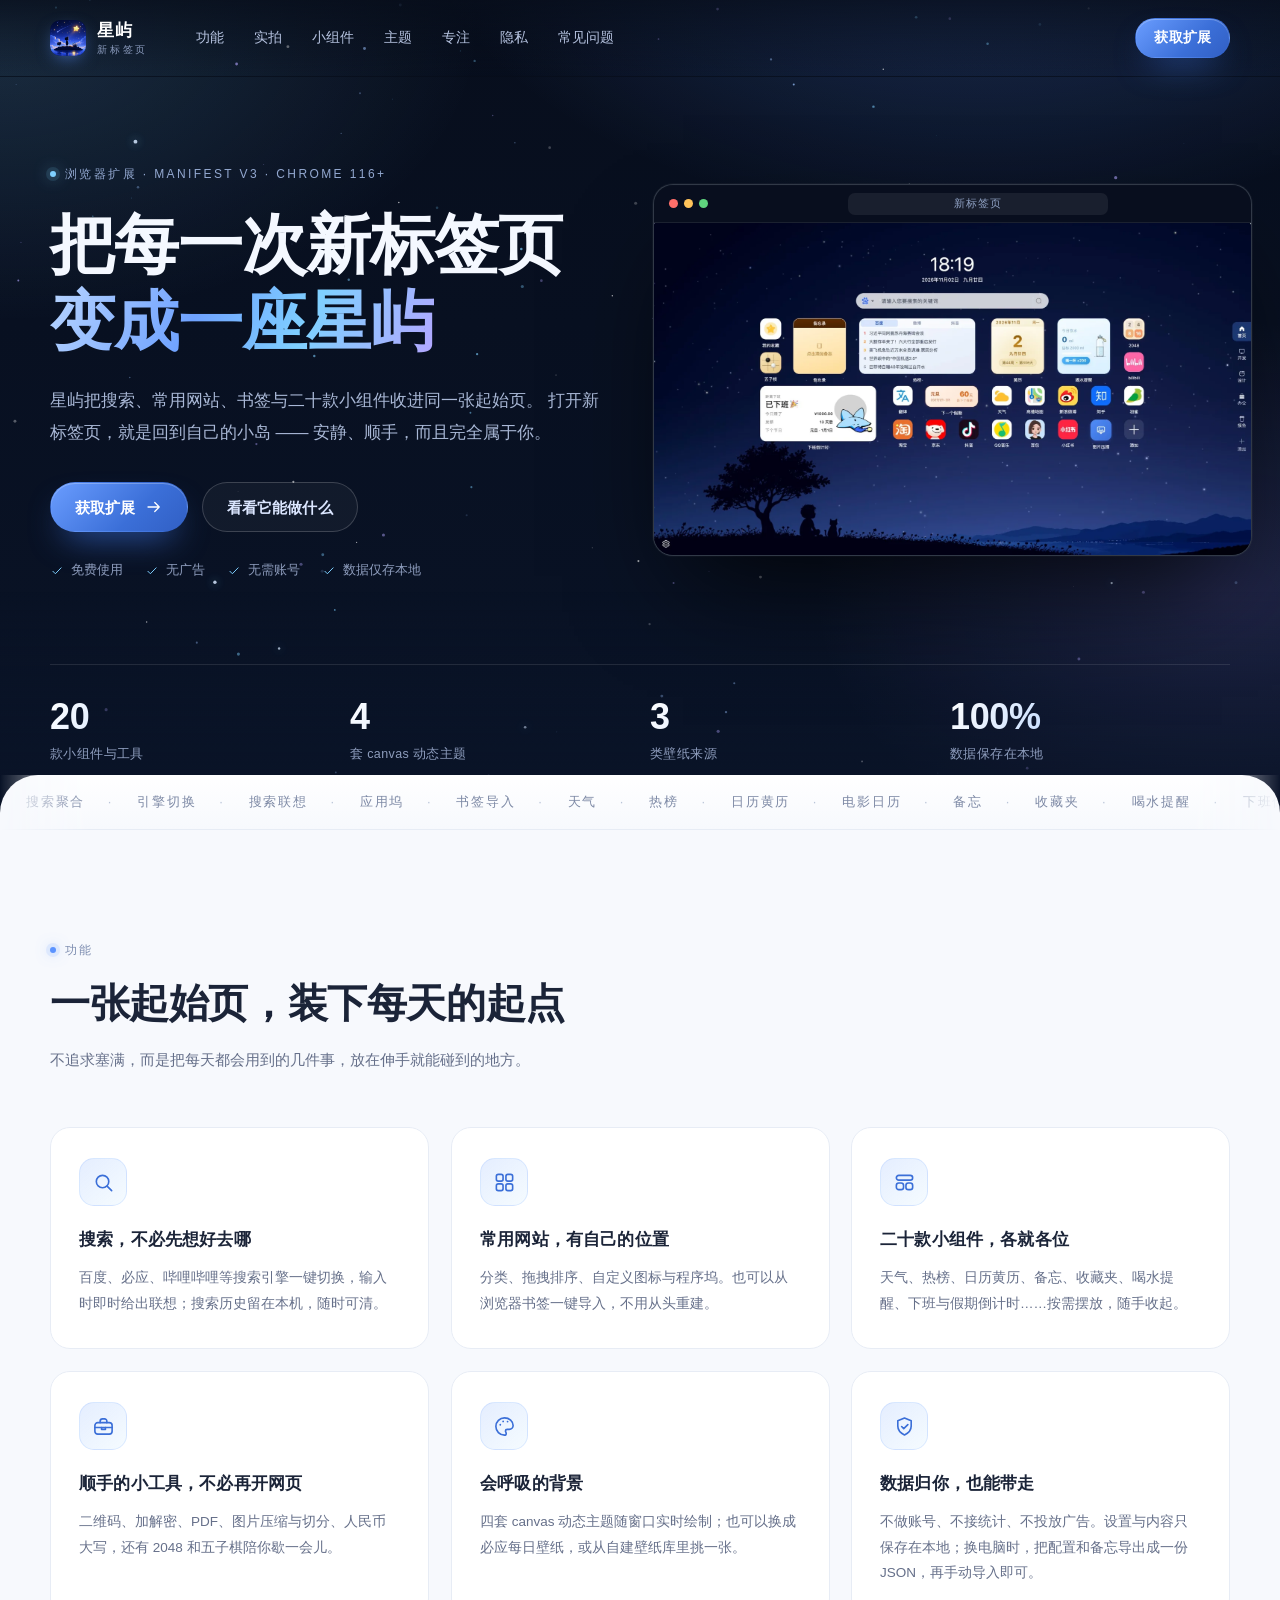
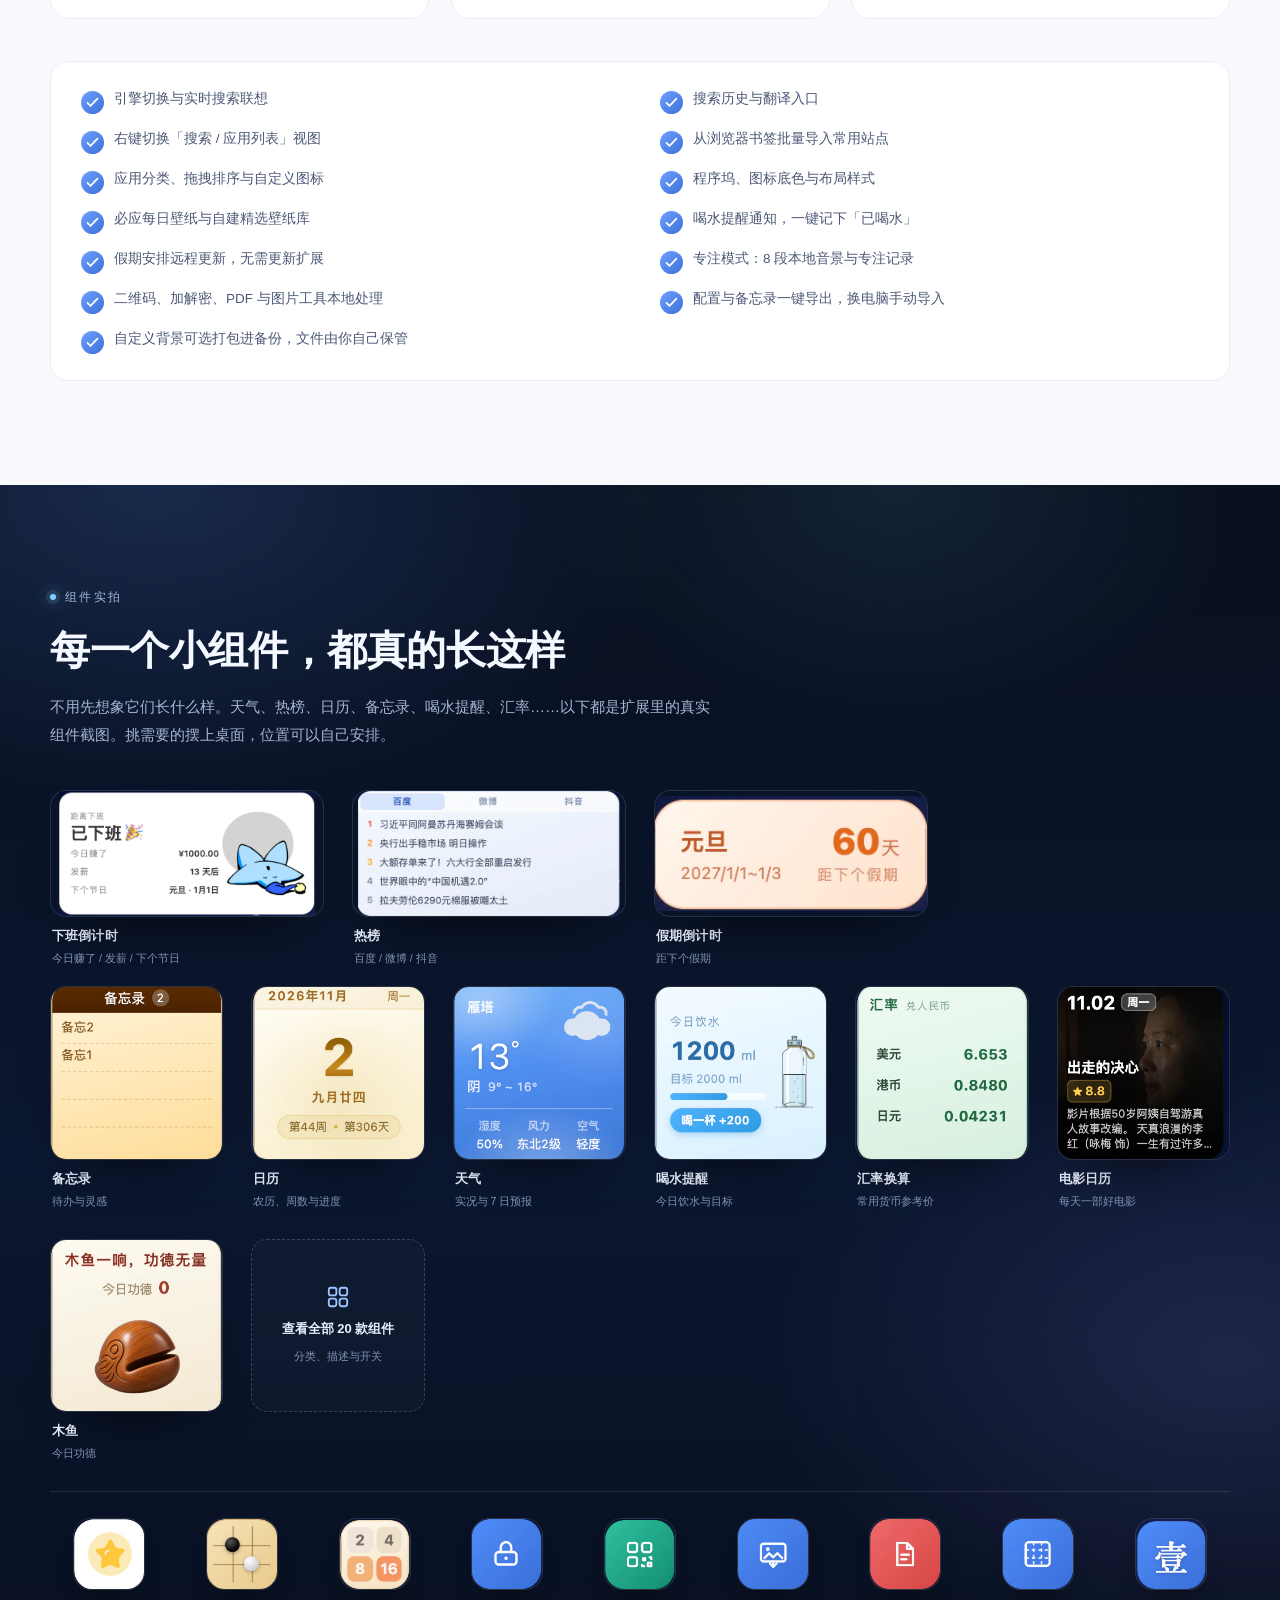
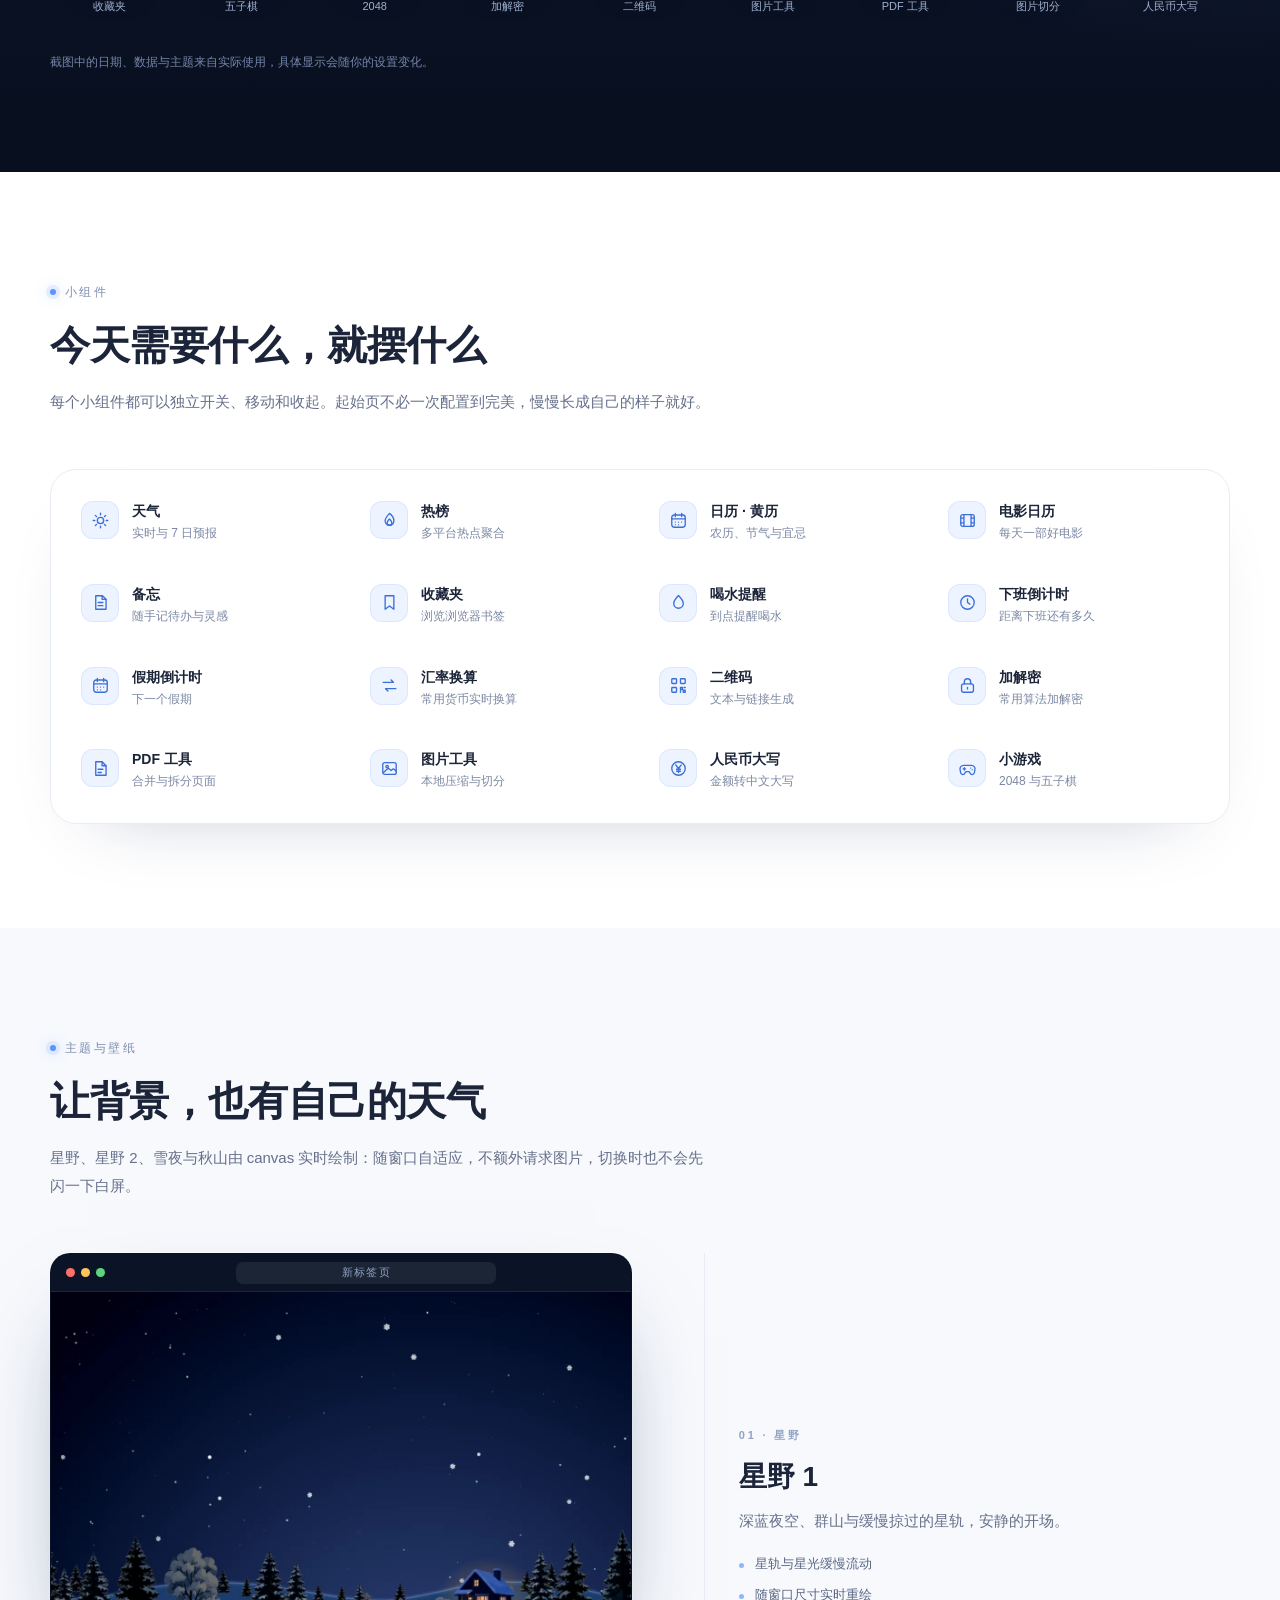
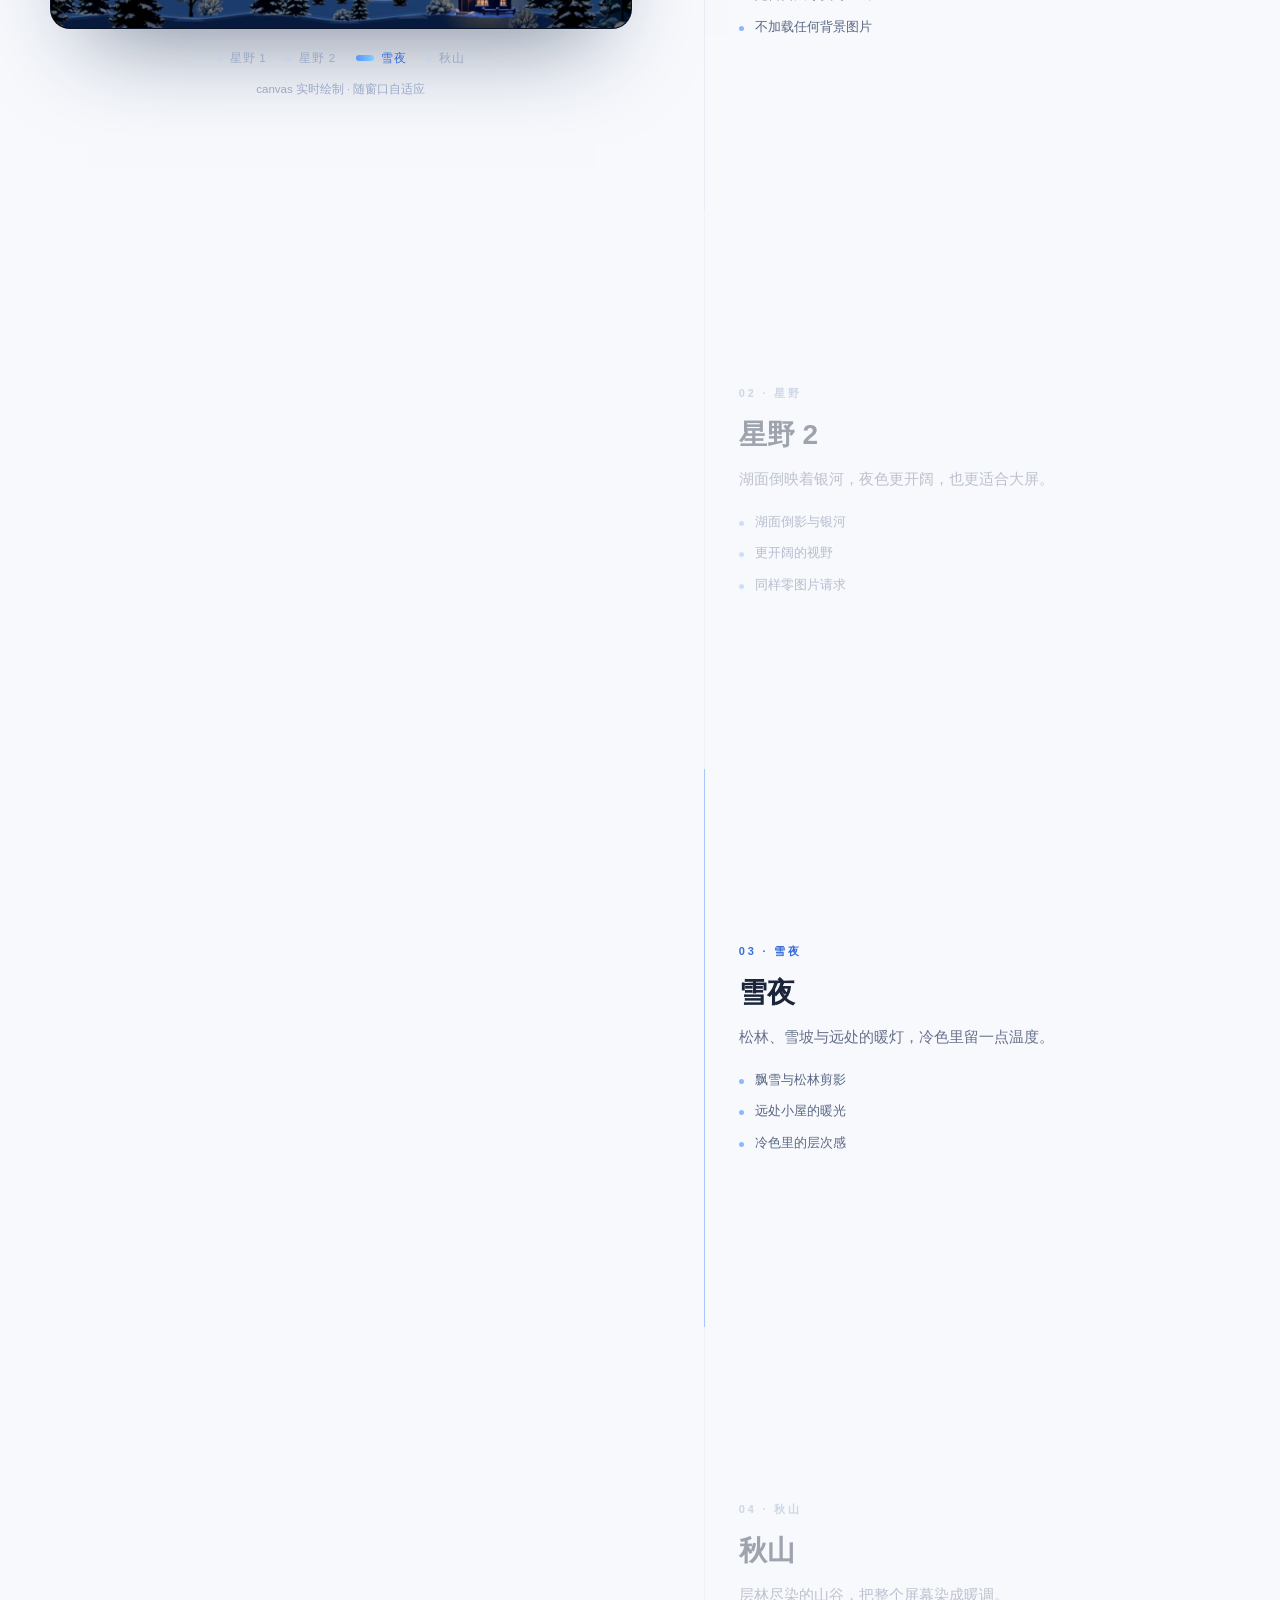
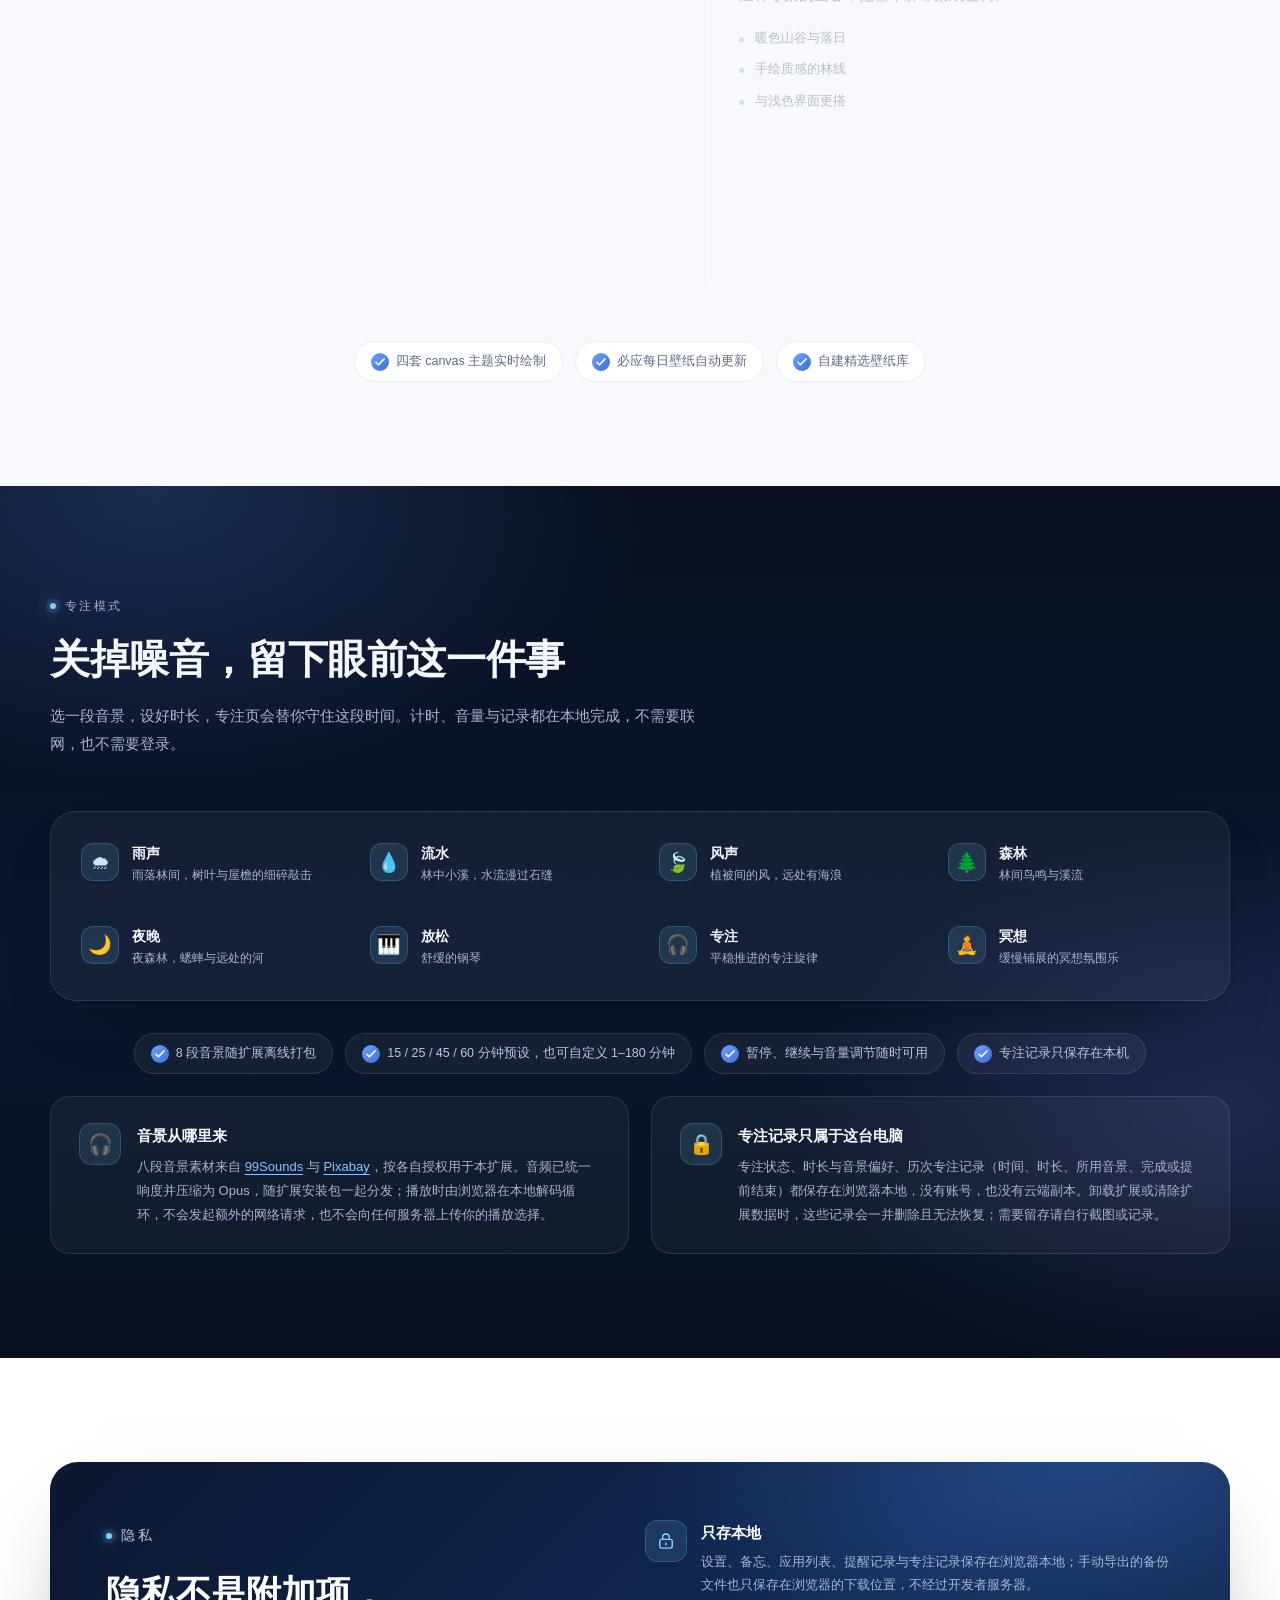
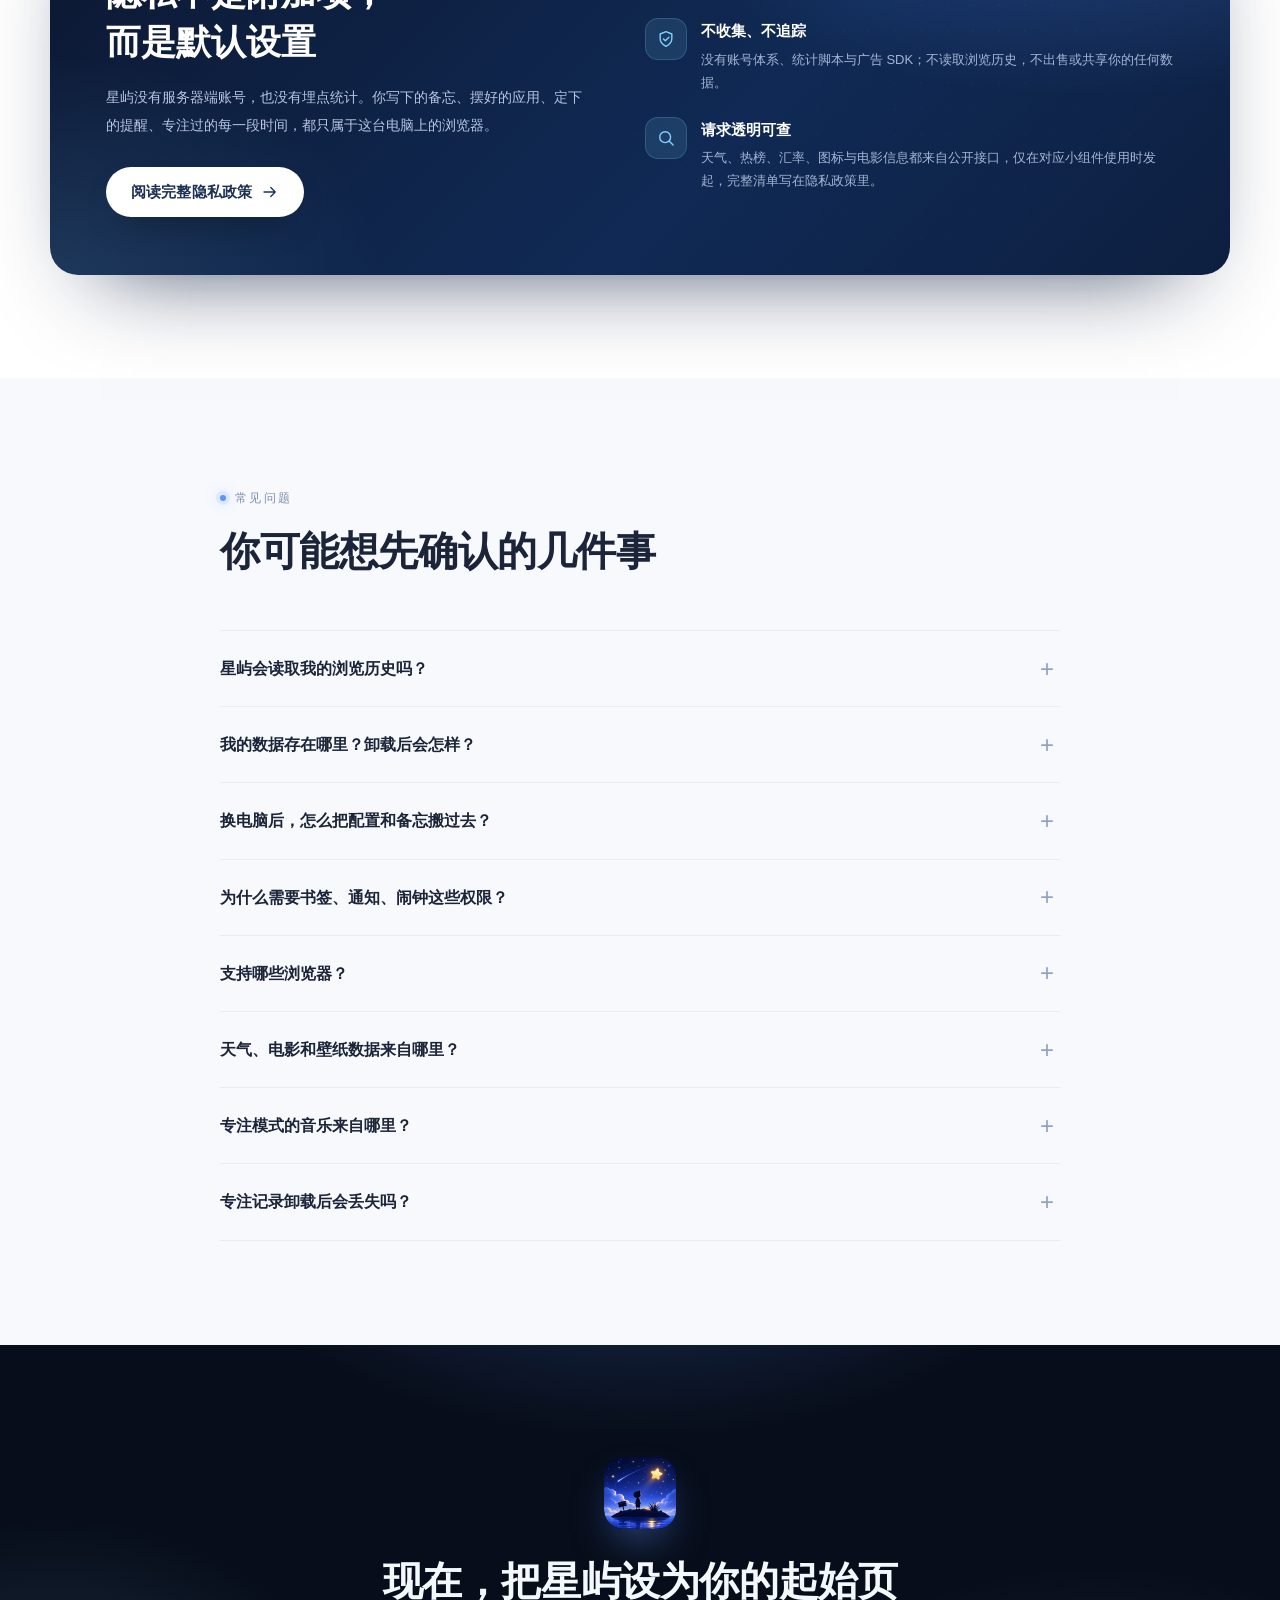
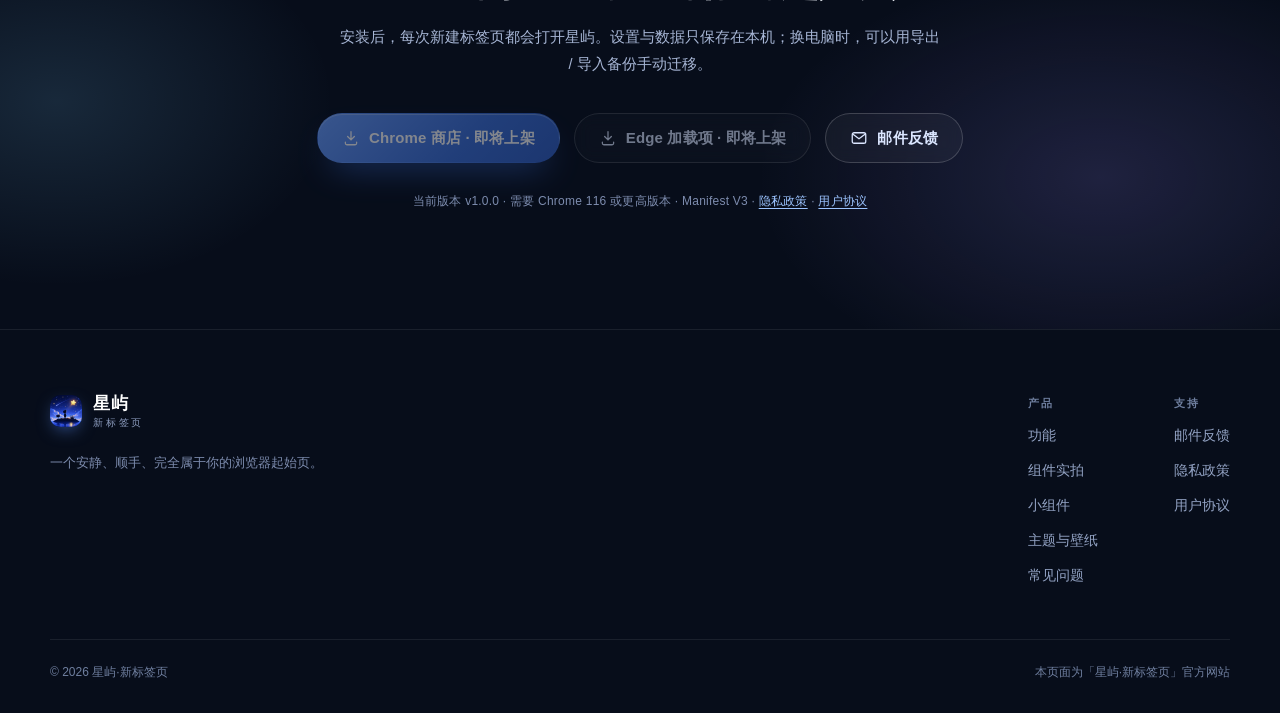
==== commit 4345ebdf: "feat: 添加权限说明" ====
--- a/index.html
+++ b/index.html
@@ -508,7 +508,7 @@
             </details>
             <details>
               <summary>为什么需要书签、通知、闹钟这些权限？</summary>
-              <p><code>bookmarks</code> 用于展示与导入书签；<code>notifications</code> 与 <code>alarms</code> 用于到点弹出喝水提醒；<code>storage</code> 保存本地设置；<code>favicon</code> 用于在本地显示站点图标；<code>declarativeNetRequest</code> 只为豆瓣电影海报与详情请求补充必要的请求头。逐项说明见<a href="privacy.html#permissions">隐私政策</a>。</p>
+              <p><code>bookmarks</code> 用于展示与导入书签，它是可选权限：安装时不会申请，首次打开「收藏夹」并点击「允许读取书签」时才会向你确认；<code>notifications</code> 与 <code>alarms</code> 用于到点弹出喝水提醒；<code>storage</code> 保存本地设置；<code>favicon</code> 用于在本地显示站点图标；<code>declarativeNetRequest</code> 只为豆瓣电影海报与详情请求补充必要的请求头。逐项说明见<a href="privacy.html#permissions">隐私政策</a>。</p>
             </details>
             <details>
               <summary>支持哪些浏览器？</summary>
@@ -516,7 +516,7 @@
             </details>
             <details>
               <summary>天气、电影和壁纸数据来自哪里？</summary>
-              <p>天气来自 i.tianqi.com，热榜来自 uapis.cn，汇率来自 Frankfurter，电影简介与剧照来自豆瓣公开接口；壁纸、假期安排与电影日历数据由本扩展的自建数据服务提供。所有请求只在你使用对应小组件时发生。</p>
+              <p>天气来自 i.tianqi.com，热榜来自 uapis.cn 与 codelife.cc（今日热榜）两个公开聚合接口（优先前者，失败时自动回退），汇率来自 Frankfurter，电影简介与剧照来自豆瓣公开接口；壁纸、假期安排与电影日历数据由本扩展的自建数据服务提供。所有请求只在你使用对应小组件时发生。</p>
             </details>
             <details>
               <summary>专注模式的音乐来自哪里？</summary>
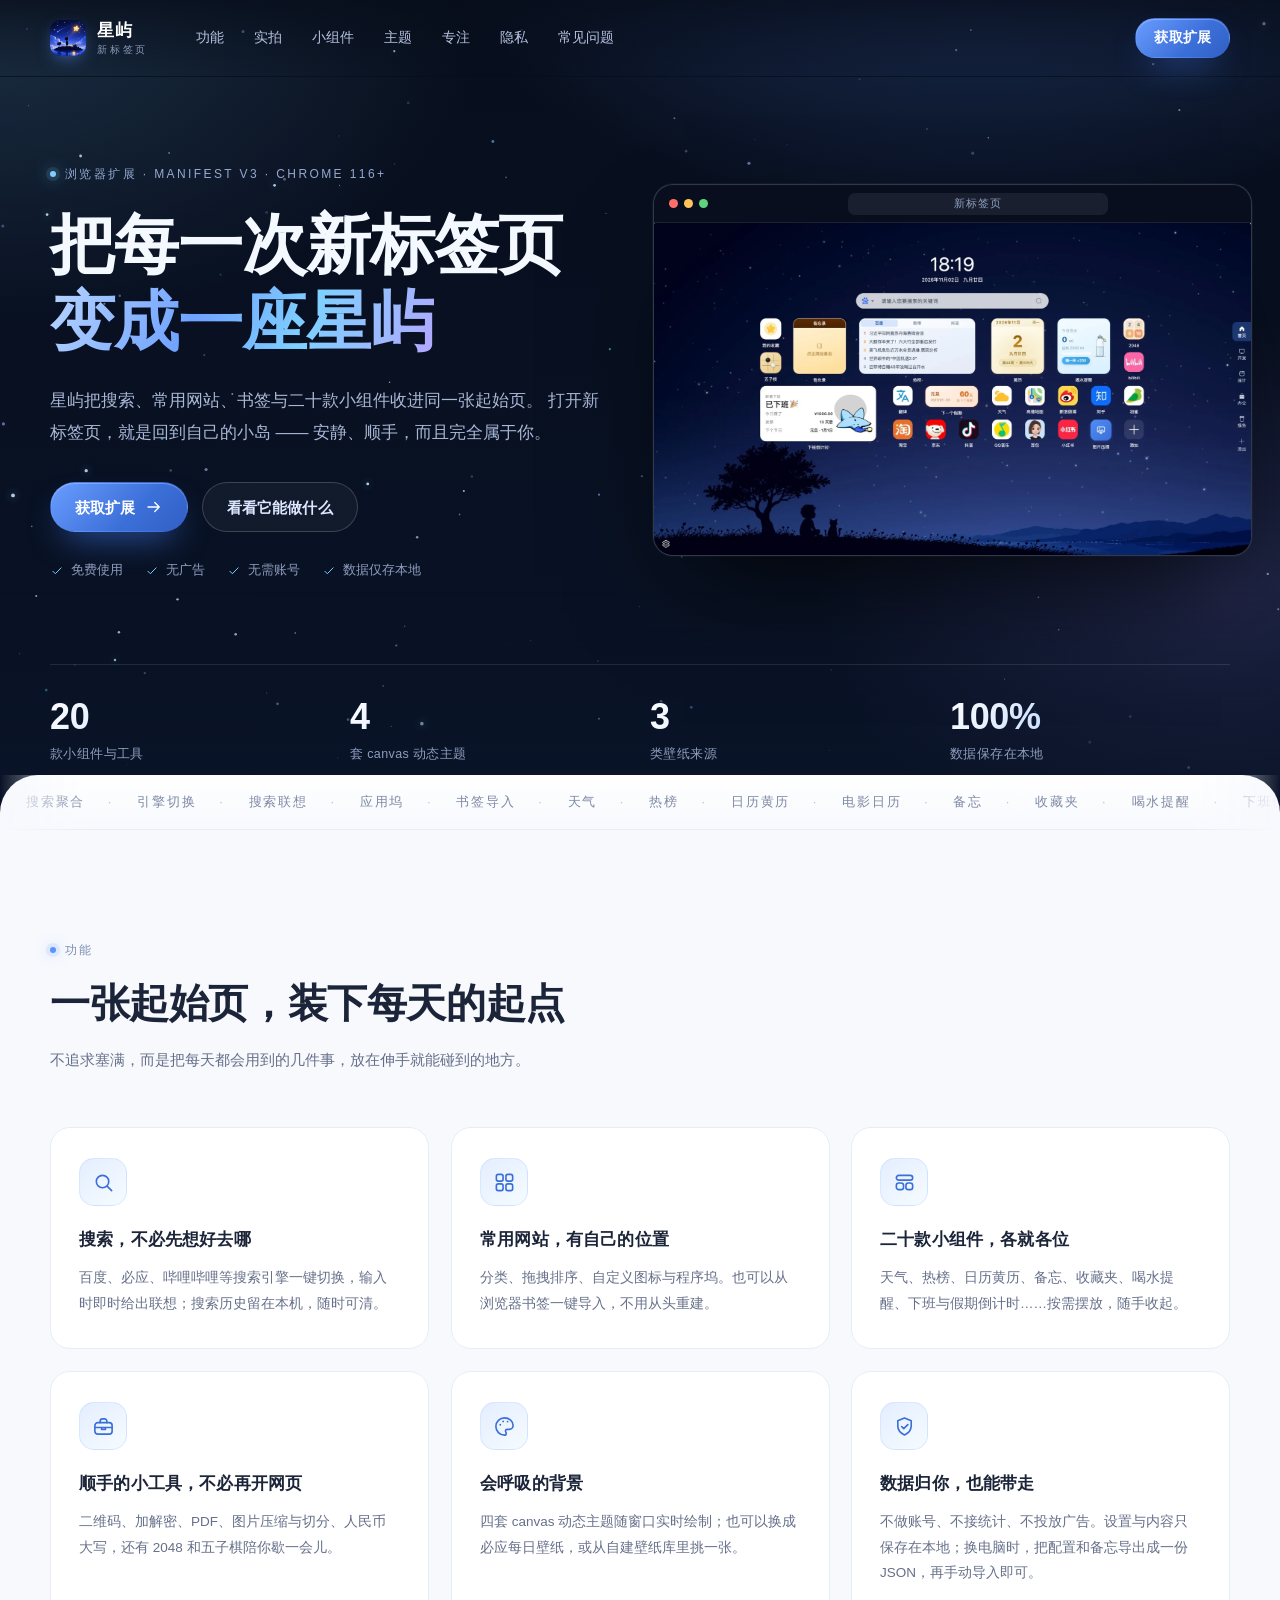
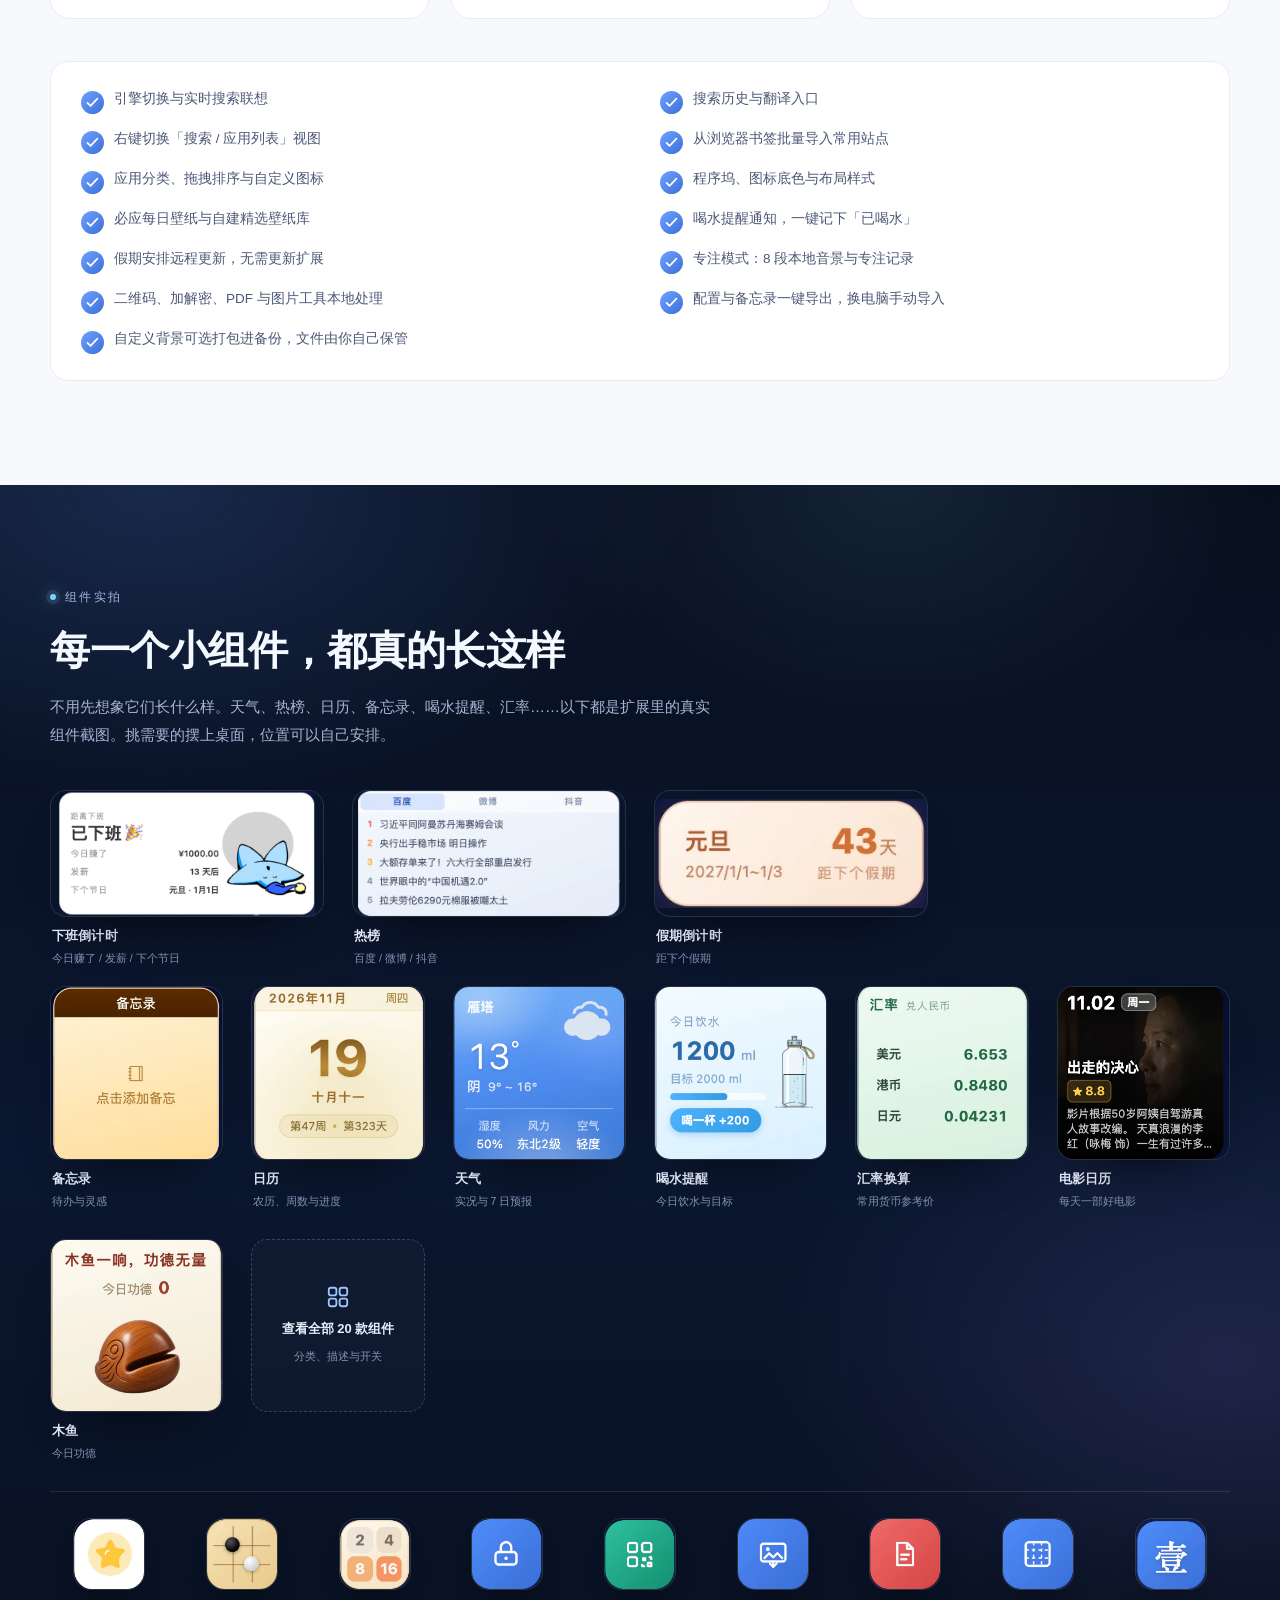
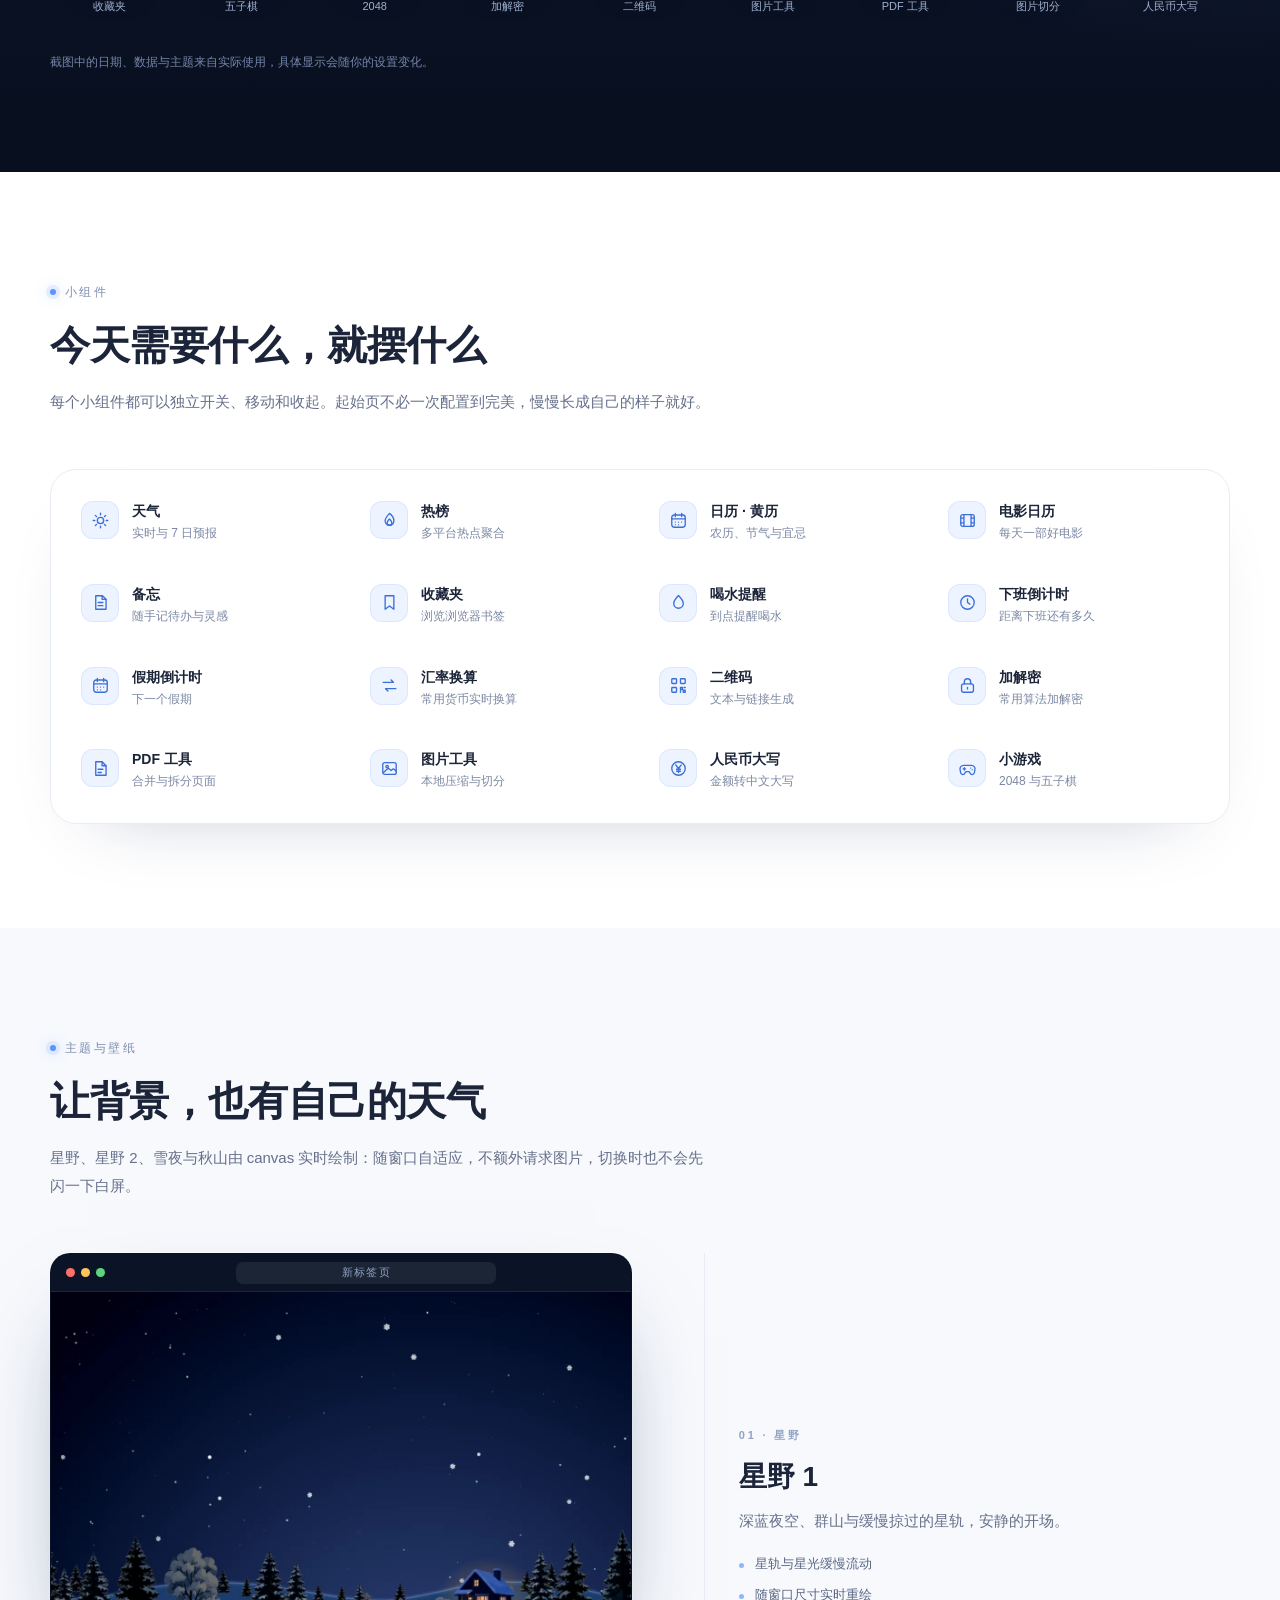
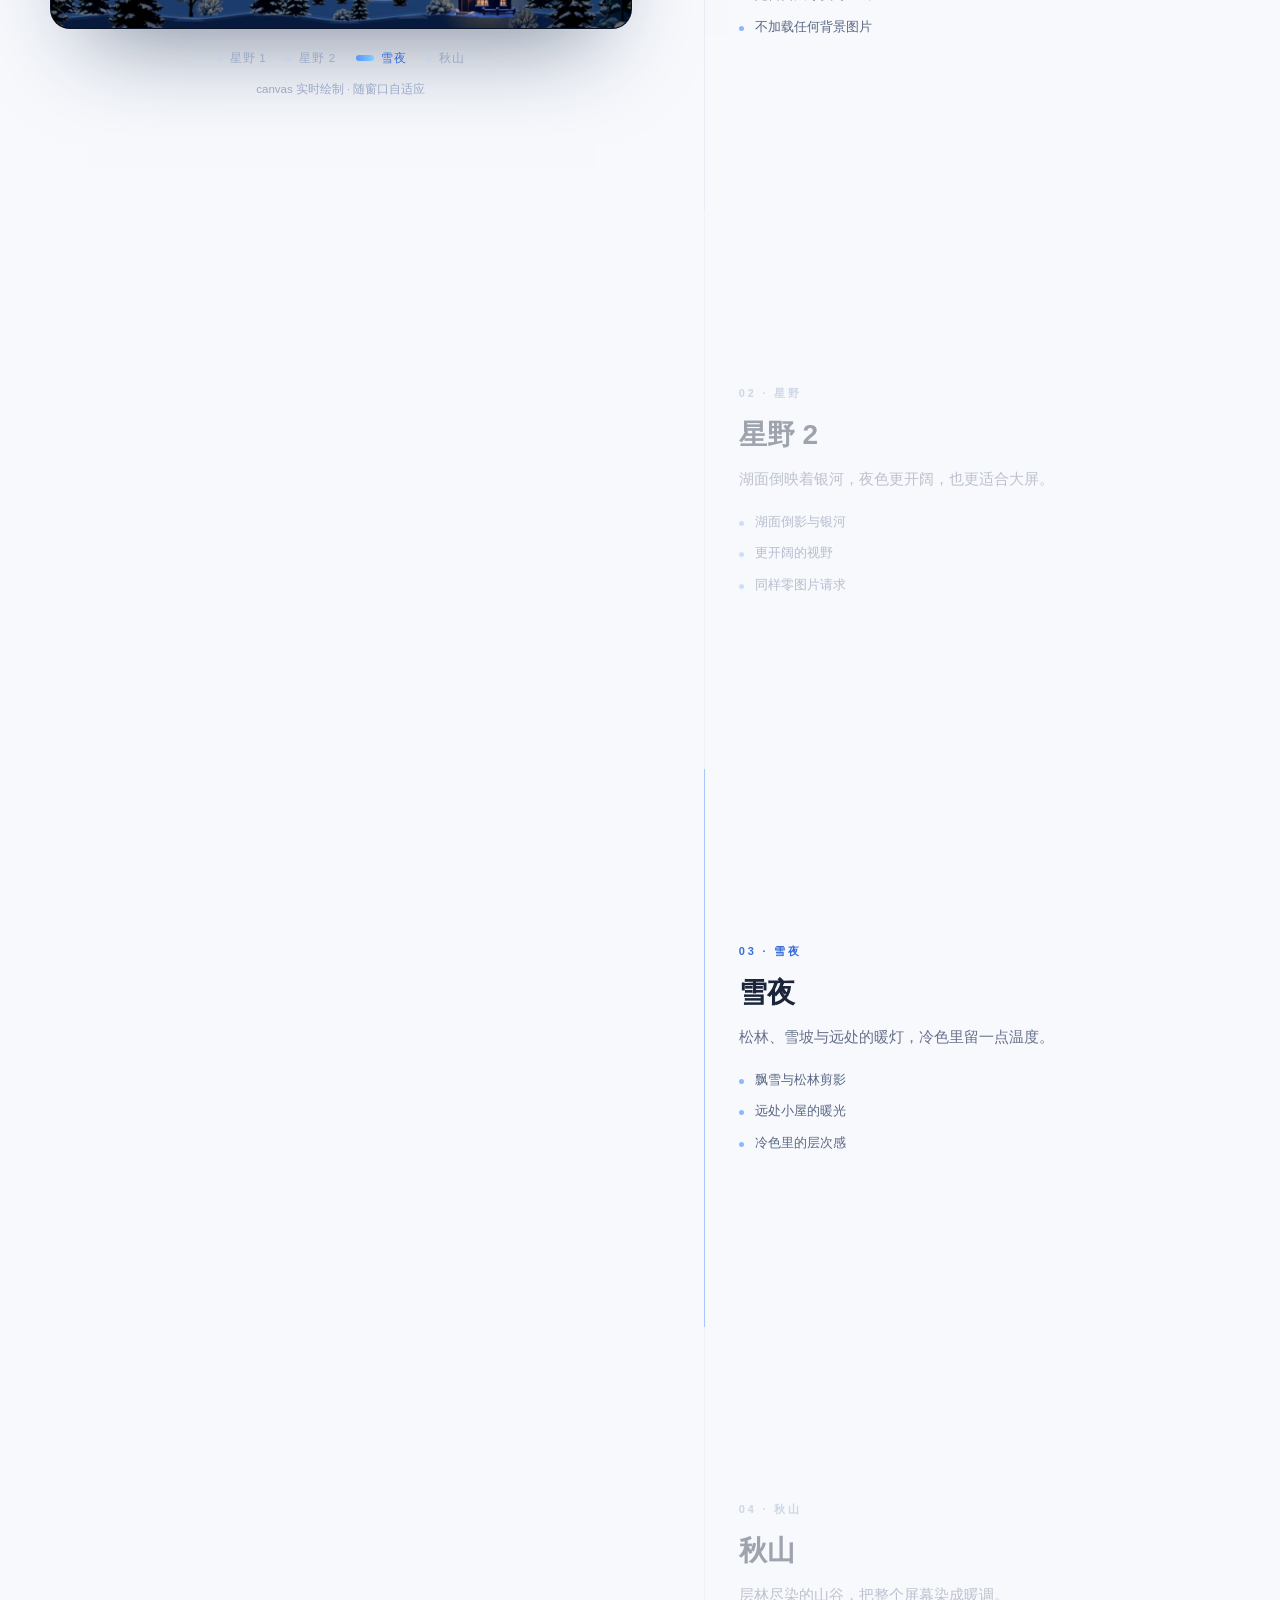
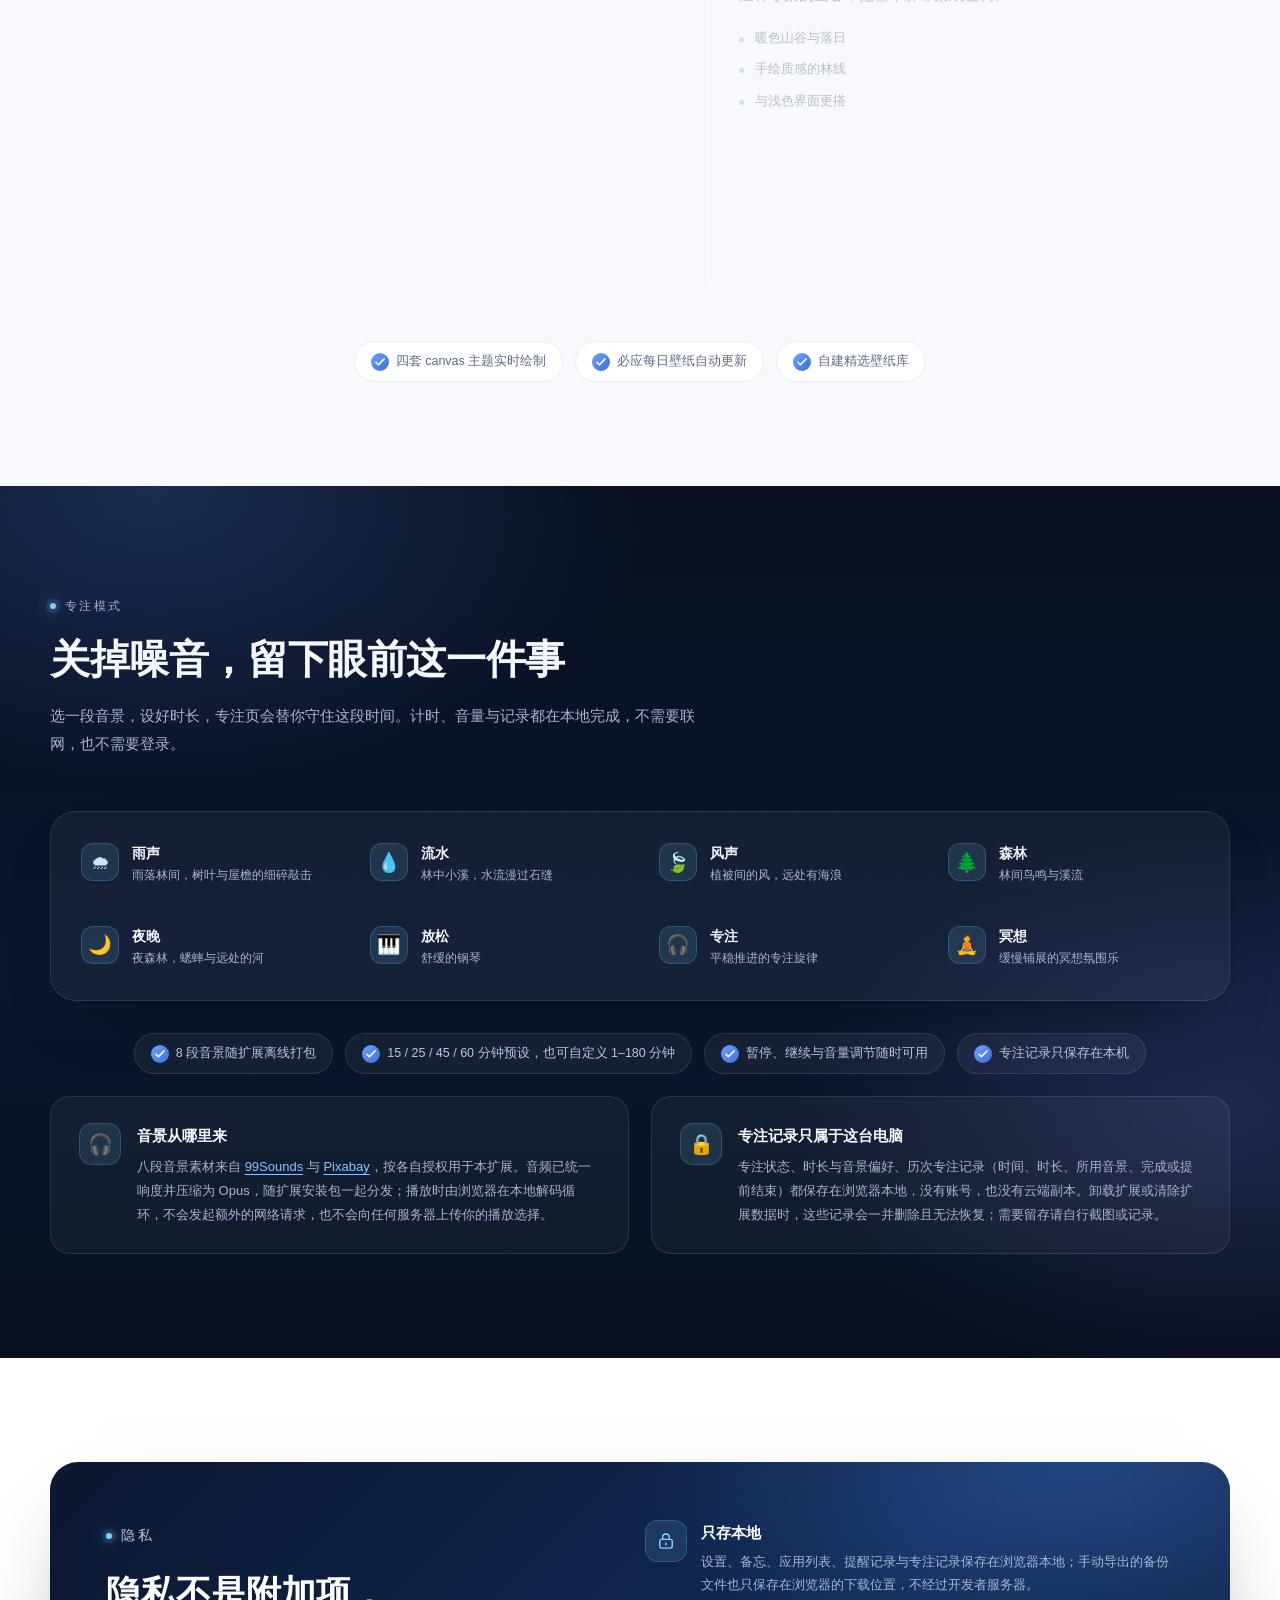
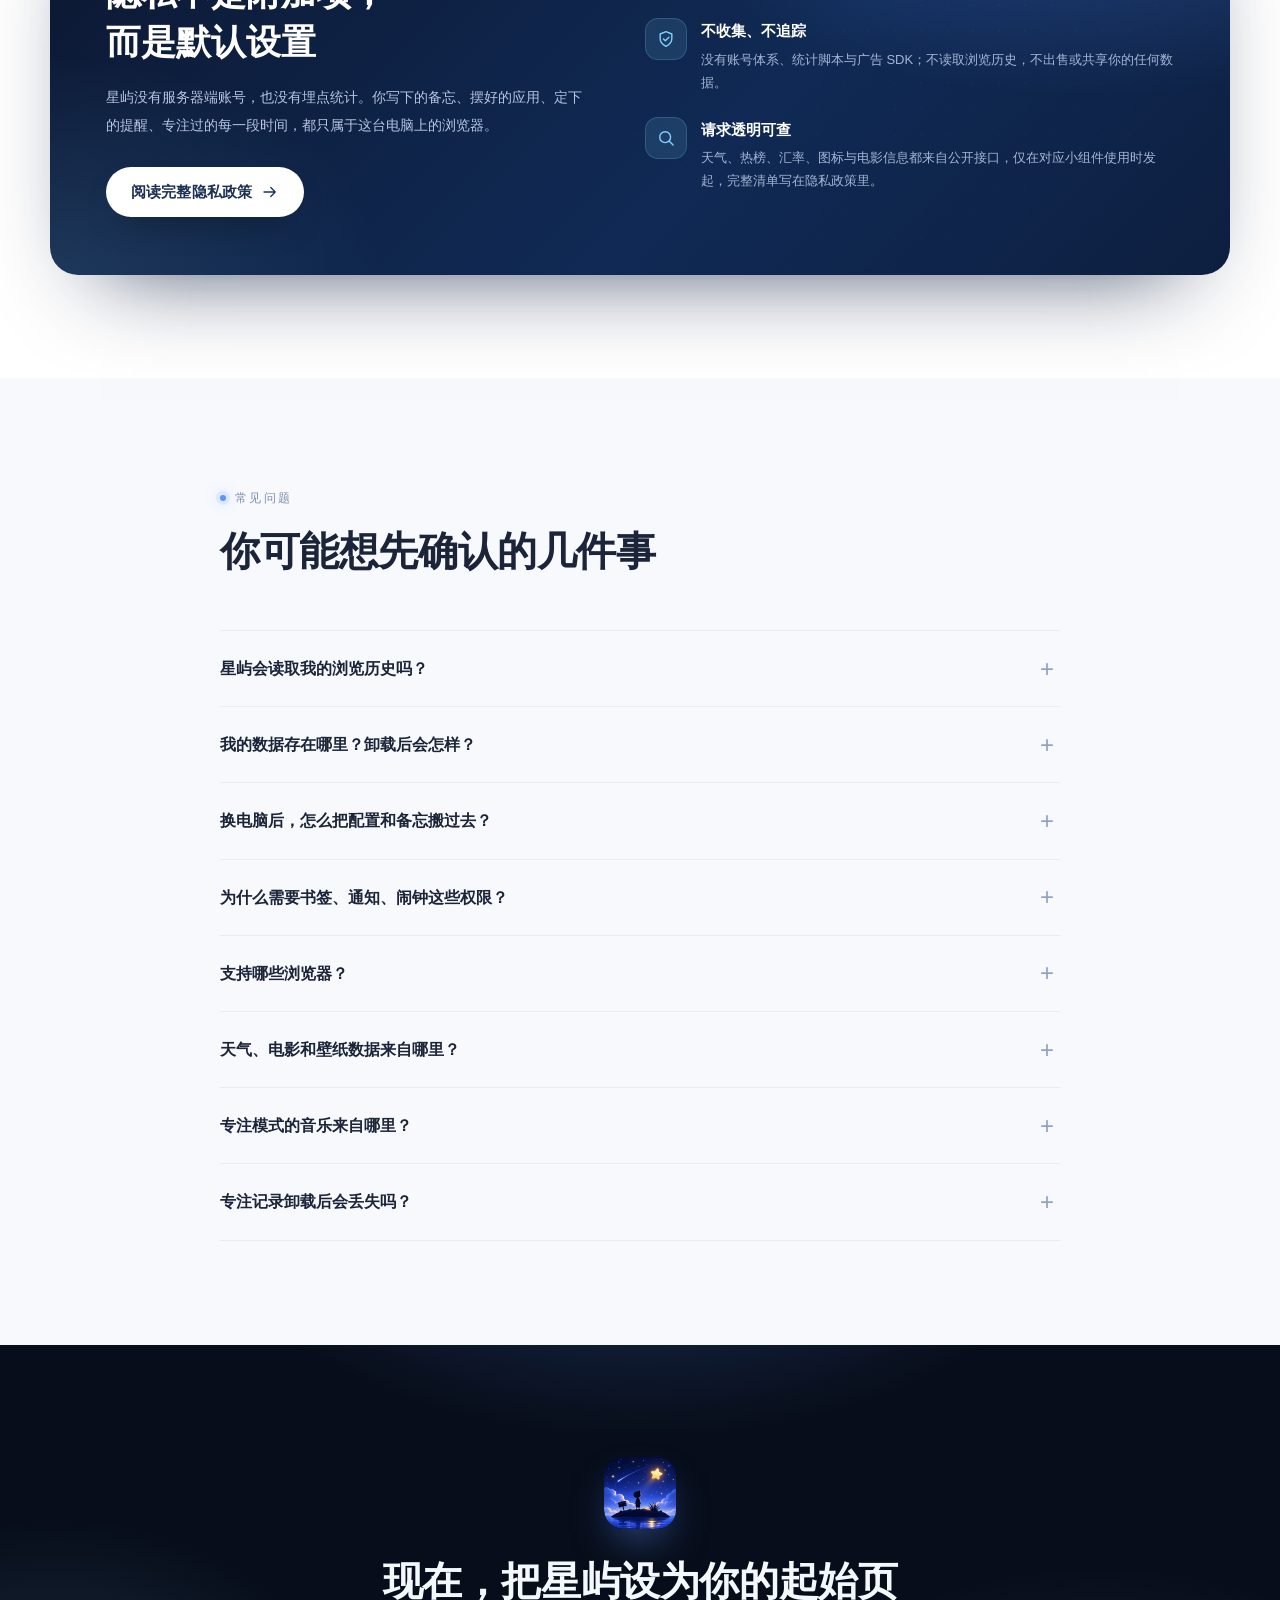
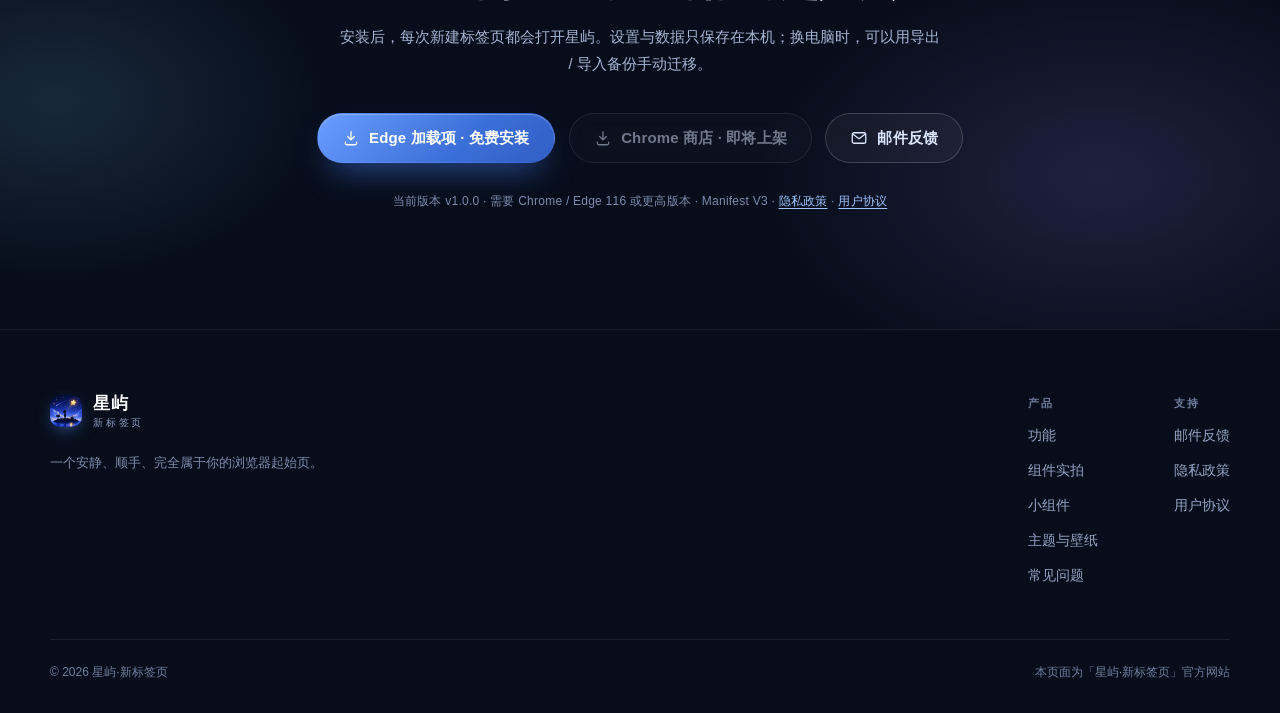
==== commit 65277c7e: "feat: 更新插件地址和组件截图" ====
--- a/index.html
+++ b/index.html
@@ -228,18 +228,18 @@
               <figcaption><strong>热榜</strong><span>百度 / 微博 / 抖音</span></figcaption>
             </figure>
             <figure class="gallery-card">
-              <div class="gallery-thumb"><img src="assets/img/gallery-holiday.webp" alt="假期倒计时小组件截图：元旦还有 60 天" loading="lazy" width="298" height="126" /></div>
+              <div class="gallery-thumb"><img src="assets/img/gallery-holiday.webp" alt="假期倒计时小组件截图：距元旦还有 43 天" loading="lazy" width="308" height="124" /></div>
               <figcaption><strong>假期倒计时</strong><span>距下个假期</span></figcaption>
             </figure>
           </div>
 
           <div class="gallery-row gallery-row--square">
             <figure class="gallery-card">
-              <div class="gallery-thumb"><img src="assets/img/gallery-memo.webp" alt="备忘录小组件截图：待办与灵感记录" loading="lazy" width="300" height="320" /></div>
+              <div class="gallery-thumb"><img src="assets/img/gallery-memo.webp" alt="备忘录小组件截图：空状态，提示点击添加备忘" loading="lazy" width="310" height="330" /></div>
               <figcaption><strong>备忘录</strong><span>待办与灵感</span></figcaption>
             </figure>
             <figure class="gallery-card">
-              <div class="gallery-thumb"><img src="assets/img/gallery-calendar.webp" alt="日历小组件截图：公历、农历、周数与年度进度" loading="lazy" width="300" height="318" /></div>
+              <div class="gallery-thumb"><img src="assets/img/gallery-calendar.webp" alt="日历小组件截图：2026 年 11 月 19 日，农历十月十一，第 47 周" loading="lazy" width="306" height="322" /></div>
               <figcaption><strong>日历</strong><span>农历、周数与进度</span></figcaption>
             </figure>
             <figure class="gallery-card">
@@ -538,14 +538,14 @@
           <p class="install-lead">安装后，每次新建标签页都会打开星屿。设置与数据只保存在本机；换电脑时，可以用导出 / 导入备份手动迁移。</p>
 
           <div class="install-actions">
-            <!-- TODO: 上架后把 href 换成商店正式链接，并移除 is-disabled / aria-disabled -->
-            <a class="btn btn-primary is-disabled" href="#" aria-disabled="true" title="Chrome 应用商店即将上架">
+            <a class="btn btn-primary" href="https://microsoftedge.microsoft.com/addons/detail/%E6%98%9F%E5%B1%BF%C2%B7%E6%96%B0%E6%A0%87%E7%AD%BE%E9%A1%B5/baohjhkjmodnbbggdkomdagpandkgibg?hl=zh-CN" target="_blank" rel="noopener noreferrer">
+              <svg class="icon" aria-hidden="true"><use href="#i-download"/></svg>
+              Edge 加载项 · 免费安装
+            </a>
+            <!-- TODO: Chrome 上架后把 href 换成商店正式链接，并移除 is-disabled / aria-disabled -->
+            <a class="btn btn-ghost is-disabled" href="#" aria-disabled="true" title="Chrome 应用商店即将上架">
               <svg class="icon" aria-hidden="true"><use href="#i-download"/></svg>
               Chrome 商店 · 即将上架
-            </a>
-            <a class="btn btn-ghost is-disabled" href="#" aria-disabled="true" title="Edge 加载项即将上架">
-              <svg class="icon" aria-hidden="true"><use href="#i-download"/></svg>
-              Edge 加载项 · 即将上架
             </a>
             <a class="btn btn-ghost" href="mailto:xingyu_email2026@163.com?subject=星屿·新标签页反馈">
               <svg class="icon" aria-hidden="true"><use href="#i-mail"/></svg>
@@ -553,7 +553,7 @@
             </a>
           </div>
 
-          <p class="install-note">当前版本 v1.0.0 · 需要 Chrome 116 或更高版本 · Manifest V3 · <a href="privacy.html">隐私政策</a> · <a href="terms.html">用户协议</a></p>
+          <p class="install-note">当前版本 v1.0.0 · 需要 Chrome / Edge 116 或更高版本 · Manifest V3 · <a href="privacy.html">隐私政策</a> · <a href="terms.html">用户协议</a></p>
         </div>
       </section>
     </div>
